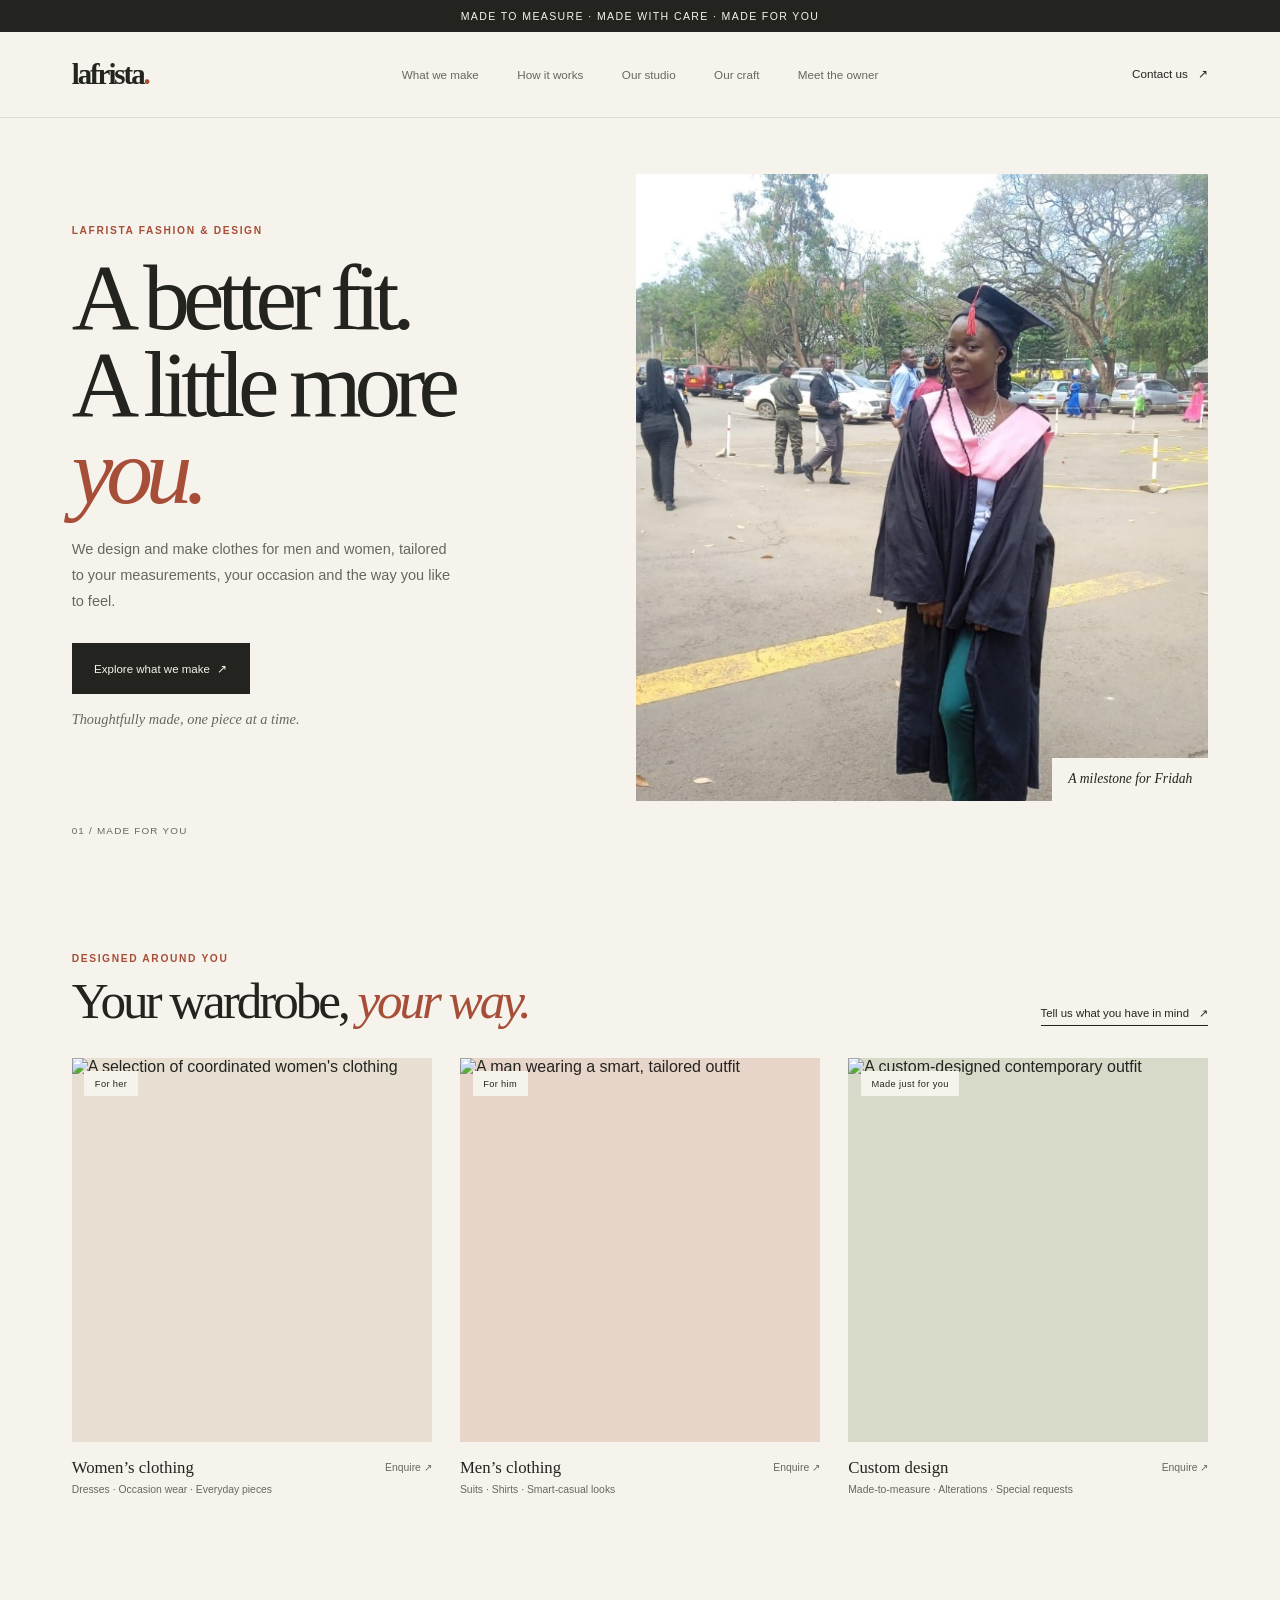
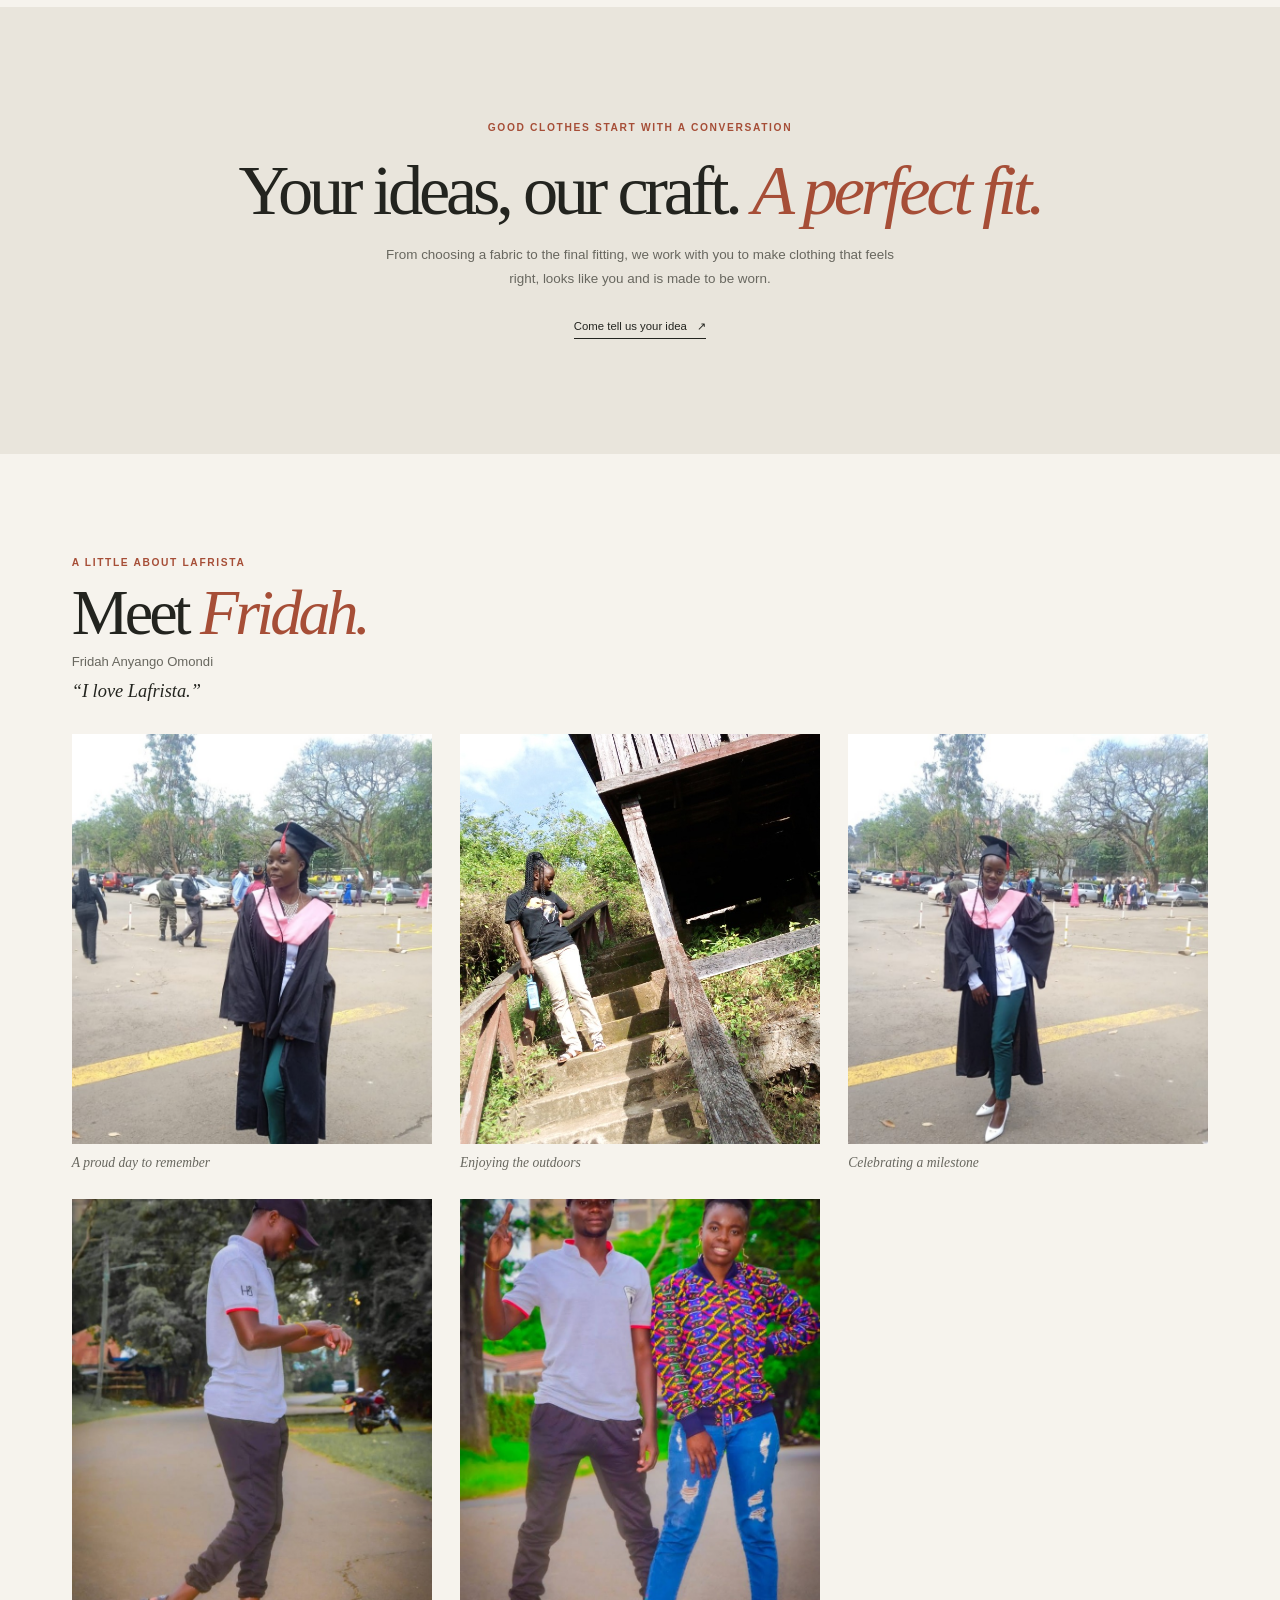
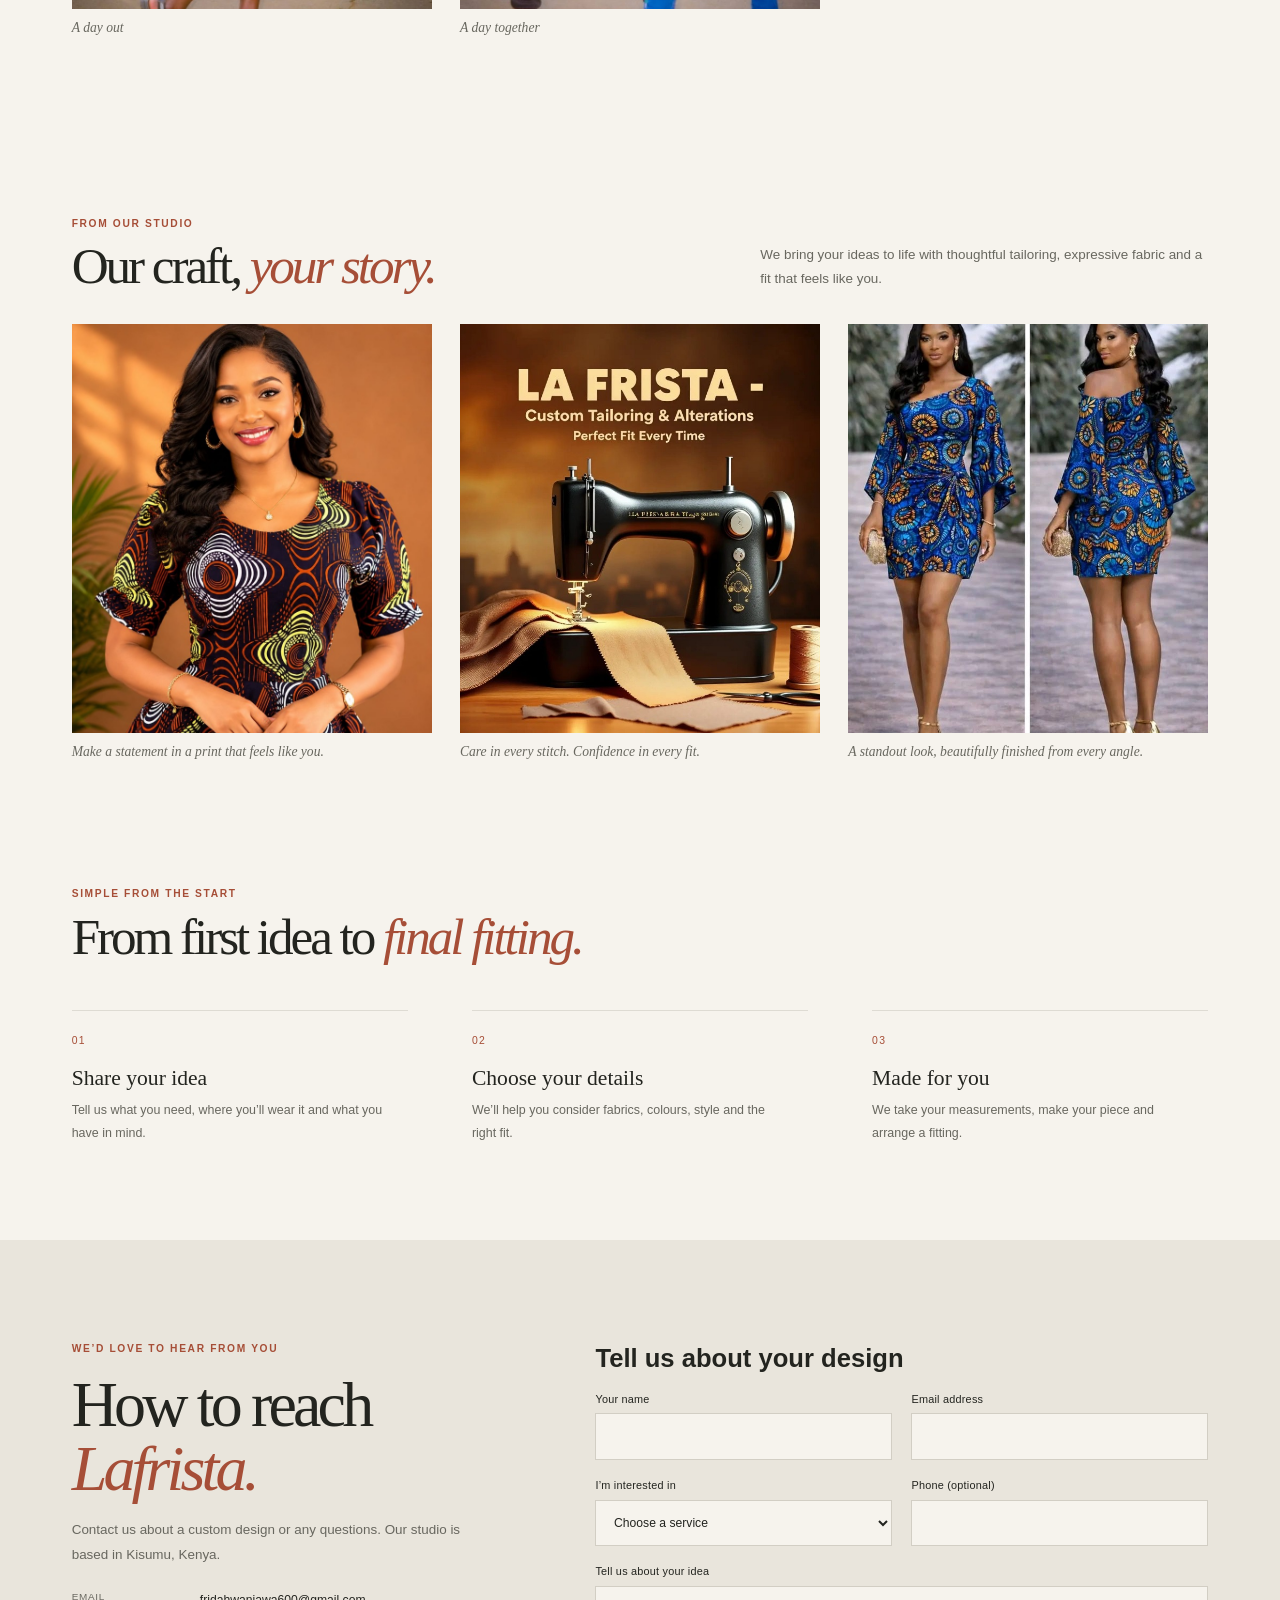
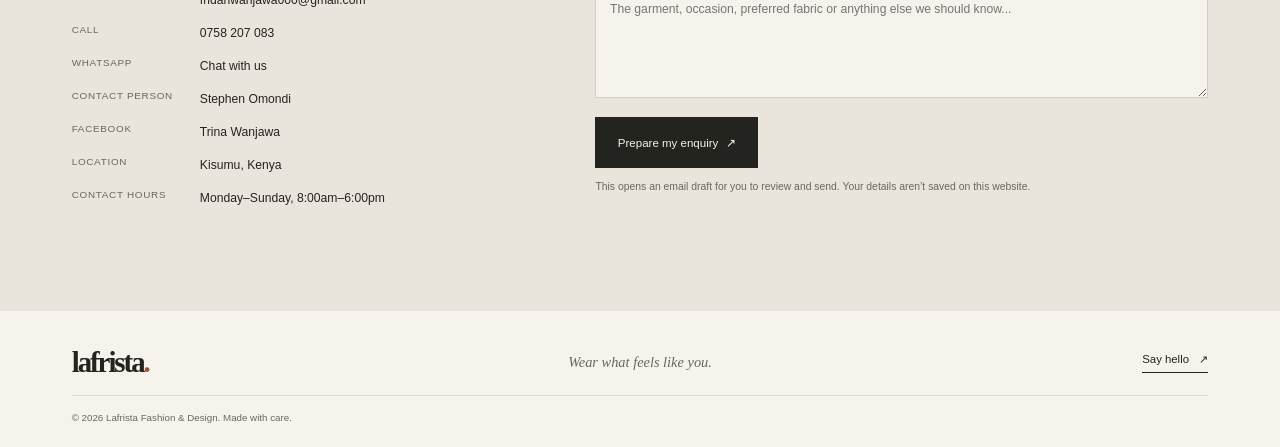
==== index.html @ 017945fa "Add Lafrista showcase photos and captions Co-authored-by: Copilot <223556219+Copilot@users.noreply.g" ====
<!doctype html>
<html lang="en">
  <head>
    <meta charset="utf-8">
    <meta name="viewport" content="width=device-width, initial-scale=1">
    <meta name="theme-color" content="#f6f3ed">
    <meta name="description" content="Lafrista Fashion & Design creates made-to-measure clothing for men and women, made around your style and your fit.">
    <title>Lafrista Fashion &amp; Design — Made for you</title>
    <link rel="stylesheet" href="styles.css">
  </head>
  <body>
    <a class="skip-link" href="#main-content">Skip to main content</a>
    <div class="announcement">MADE TO MEASURE · MADE WITH CARE · MADE FOR YOU</div>

    <header class="site-header">
      <div class="header-inner">
        <a class="wordmark" href="#home" aria-label="Lafrista home">lafrista<span>.</span></a>
        <nav class="main-nav" aria-label="Main navigation">
          <a href="#services">What we make</a>
          <a href="#process">How it works</a>
          <a href="#about">Our studio</a>
          <a href="#craft">Our craft</a>
          <a href="#founder">Meet the owner</a>
        </nav>
        <a class="bag-link" href="#inquiry">Contact us <span aria-hidden="true">↗</span></a>
      </div>
    </header>

    <main id="main-content" tabindex="-1">
      <section class="hero" id="home" aria-labelledby="hero-title">
        <div class="hero-copy">
          <p class="eyebrow">Lafrista Fashion &amp; Design</p>
          <h1 id="hero-title">A better fit.<br>A little more <em>you.</em></h1>
          <p class="hero-description">We design and make clothes for men and women, tailored to your measurements, your occasion and the way you like to feel.</p>
          <a class="button button-dark" href="#services">Explore what we make <span aria-hidden="true">↗</span></a>
          <p class="hero-note">Thoughtfully made, one piece at a time.</p>
        </div>
        <div class="hero-image">
          <img
            src="images/fridah-graduation-portrait.jpg"
            alt="Fridah Anyango Omondi celebrating her graduation"
            fetchpriority="high"
          >
          <span class="image-caption">A milestone for Fridah</span>
        </div>
        <span class="hero-index" aria-hidden="true">01 / MADE FOR YOU</span>
      </section>

      <section class="collection section-wrap" id="services" aria-labelledby="services-title">
        <div class="section-heading">
          <div>
            <p class="eyebrow">Designed around you</p>
            <h2 id="services-title">Your wardrobe, <em>your way.</em></h2>
          </div>
          <a class="text-link" href="#inquiry">Tell us what you have in mind <span aria-hidden="true">↗</span></a>
        </div>

        <div class="product-grid">
          <article class="product-card">
            <a class="product-image image-sand" href="#inquiry" aria-label="Ask about women's clothing">
              <img src="https://images.unsplash.com/photo-1490481651871-ab68de25d43d?auto=format&amp;fit=crop&amp;w=900&amp;q=85" alt="A selection of coordinated women's clothing" loading="lazy">
              <span class="product-tag">For her</span>
            </a>
            <div class="product-info">
              <div><h3>Women’s clothing</h3><p>Dresses · Occasion wear · Everyday pieces</p></div>
              <a class="product-price" href="#inquiry" aria-label="Enquire about women's clothing">Enquire ↗</a>
            </div>
          </article>
          <article class="product-card">
            <a class="product-image image-rose" href="#inquiry" aria-label="Ask about men's clothing">
              <img src="https://images.unsplash.com/photo-1617137968427-85924c800a22?auto=format&amp;fit=crop&amp;w=900&amp;q=85" alt="A man wearing a smart, tailored outfit" loading="lazy">
              <span class="product-tag">For him</span>
            </a>
            <div class="product-info">
              <div><h3>Men’s clothing</h3><p>Suits · Shirts · Smart-casual looks</p></div>
              <a class="product-price" href="#inquiry" aria-label="Enquire about men's clothing">Enquire ↗</a>
            </div>
          </article>
          <article class="product-card">
            <a class="product-image image-olive" href="#inquiry" aria-label="Ask about custom designs and alterations">
              <img src="https://images.unsplash.com/photo-1529139574466-a303027c1d8b?auto=format&amp;fit=crop&amp;w=900&amp;q=85" alt="A custom-designed contemporary outfit" loading="lazy">
              <span class="product-tag">Made just for you</span>
            </a>
            <div class="product-info">
              <div><h3>Custom design</h3><p>Made-to-measure · Alterations · Special requests</p></div>
              <a class="product-price" href="#inquiry" aria-label="Enquire about a custom design">Enquire ↗</a>
            </div>
          </article>
        </div>
      </section>

      <section class="manifesto" id="about" aria-labelledby="manifesto-title">
        <p class="eyebrow">Good clothes start with a conversation</p>
        <h2 id="manifesto-title">Your ideas, our craft. <em>A perfect fit.</em></h2>
        <p>From choosing a fabric to the final fitting, we work with you to make clothing that feels right, looks like you and is made to be worn.</p>
        <a class="text-link" href="#inquiry">Come tell us your idea <span aria-hidden="true">↗</span></a>
      </section>

      <section class="founder section-wrap" id="founder" aria-labelledby="founder-title">
        <div class="founder-heading">
          <p class="eyebrow">A little about Lafrista</p>
          <h2 id="founder-title">Meet <em>Fridah.</em></h2>
          <p class="founder-name">Fridah Anyango Omondi</p>
          <p class="founder-quote">“I love Lafrista.”</p>
        </div>
        <div class="founder-gallery">
          <figure>
            <img src="images/fridah-graduation-portrait.jpg" alt="Fridah Anyango Omondi celebrating her graduation" loading="lazy">
            <figcaption>A proud day to remember</figcaption>
          </figure>
          <figure>
            <img src="images/fridah-outdoors.jpg" alt="Fridah outdoors on a sunny day" loading="lazy">
            <figcaption>Enjoying the outdoors</figcaption>
          </figure>
          <figure>
            <img src="images/fridah-graduation.jpg" alt="Fridah smiling in her graduation gown" loading="lazy">
            <figcaption>Celebrating a milestone</figcaption>
          </figure>
          <figure>
            <img src="images/fridah-casual.jpg" alt="Fridah out for a walk" loading="lazy">
            <figcaption>A day out</figcaption>
          </figure>
          <figure>
            <img src="images/fridah-with-friend.jpg" alt="Fridah outdoors with a friend" loading="lazy">
            <figcaption>A day together</figcaption>
          </figure>
        </div>
      </section>

      <section class="studio-showcase section-wrap" id="craft" aria-labelledby="craft-title">
        <div class="section-heading">
          <div>
            <p class="eyebrow">From our studio</p>
            <h2 id="craft-title">Our craft, <em>your story.</em></h2>
          </div>
          <p class="studio-gallery-intro">We bring your ideas to life with thoughtful tailoring, expressive fabric and a fit that feels like you.</p>
        </div>
        <div class="studio-gallery">
          <figure>
            <img src="images/lafrista-patterned-look.jpg" alt="A woman wearing a vibrant patterned dress" loading="lazy">
            <figcaption>Make a statement in a print that feels like you.</figcaption>
          </figure>
          <figure>
            <img src="images/lafrista-tailoring-studio.jpg" alt="A sewing machine and fabric ready for custom tailoring" loading="lazy">
            <figcaption>Care in every stitch. Confidence in every fit.</figcaption>
          </figure>
          <figure>
            <img src="images/lafrista-blue-lookbook.jpg" alt="A model showing front and back views of a blue patterned dress" loading="lazy">
            <figcaption>A standout look, beautifully finished from every angle.</figcaption>
          </figure>
        </div>
      </section>

      <section class="process section-wrap" id="process" aria-labelledby="process-title">
        <div class="section-heading">
          <div>
            <p class="eyebrow">Simple from the start</p>
            <h2 id="process-title">From first idea to <em>final fitting.</em></h2>
          </div>
        </div>
        <ol class="process-grid">
          <li><span class="step-number">01</span><h3>Share your idea</h3><p>Tell us what you need, where you’ll wear it and what you have in mind.</p></li>
          <li><span class="step-number">02</span><h3>Choose your details</h3><p>We’ll help you consider fabrics, colours, style and the right fit.</p></li>
          <li><span class="step-number">03</span><h3>Made for you</h3><p>We take your measurements, make your piece and arrange a fitting.</p></li>
        </ol>
      </section>

      <section class="inquiry-section" id="inquiry" aria-labelledby="inquiry-title">
        <div class="inquiry-copy">
          <p class="eyebrow">We’d love to hear from you</p>
          <h2 id="inquiry-title">How to reach<br><em>Lafrista.</em></h2>
          <p>Contact us about a custom design or any questions. Our studio is based in Kisumu, Kenya.</p>
          <dl class="contact-details">
            <div>
              <dt>Email</dt>
              <dd><a href="mailto:fridahwanjawa600@gmail.com">fridahwanjawa600@gmail.com</a></dd>
            </div>
            <div>
              <dt>Call</dt>
              <dd><a href="tel:+254758207083">0758 207 083</a></dd>
            </div>
            <div>
              <dt>WhatsApp</dt>
              <dd><a href="https://wa.me/254758207083">Chat with us</a></dd>
            </div>
            <div>
              <dt>Contact person</dt>
              <dd>Stephen Omondi</dd>
            </div>
            <div>
              <dt>Facebook</dt>
              <dd>Trina Wanjawa</dd>
            </div>
            <div>
              <dt>Location</dt>
              <dd>Kisumu, Kenya</dd>
            </div>
            <div>
              <dt>Contact hours</dt>
              <dd>Monday–Sunday, 8:00am–6:00pm</dd>
            </div>
          </dl>
        </div>
        <form class="inquiry-form" id="inquiry-form">
          <h3 class="inquiry-form-title">Tell us about your design</h3>
          <div class="form-row">
            <label>
              Your name
              <input name="name" autocomplete="name" required>
            </label>
            <label>
              Email address
              <input type="email" name="email" autocomplete="email" required>
            </label>
          </div>
          <div class="form-row">
            <label>
              I’m interested in
              <select name="interest" required>
                <option value="" selected disabled>Choose a service</option>
                <option>Women’s clothing</option>
                <option>Men’s clothing</option>
                <option>Custom design</option>
                <option>Alterations</option>
                <option>Something else</option>
              </select>
            </label>
            <label>
              Phone (optional)
              <input name="phone" type="tel" autocomplete="tel">
            </label>
          </div>
          <label>
            Tell us about your idea
            <textarea name="details" rows="4" placeholder="The garment, occasion, preferred fabric or anything else we should know..." required></textarea>
          </label>
          <button class="button button-dark" type="submit">Prepare my enquiry <span aria-hidden="true">↗</span></button>
          <p class="form-note" id="form-note" aria-live="polite">This opens an email draft for you to review and send. Your details aren’t saved on this website.</p>
        </form>
      </section>
    </main>

    <footer class="site-footer">
      <a class="wordmark" href="#home" aria-label="Lafrista home">lafrista<span>.</span></a>
      <p>Wear what feels like you.</p>
      <a class="text-link" href="mailto:fridahwanjawa600@gmail.com">Say hello <span aria-hidden="true">↗</span></a>
      <small>© 2026 Lafrista Fashion &amp; Design. Made with care.</small>
    </footer>

    <script>
      const inquiryForm = document.querySelector("#inquiry-form");
      const formNote = document.querySelector("#form-note");

      inquiryForm.addEventListener("submit", (event) => {
        event.preventDefault();
        if (!inquiryForm.reportValidity()) return;

        const details = new FormData(inquiryForm);
        const subject = `Lafrista design enquiry: ${details.get("interest")}`;
        const body = [
          `Name: ${details.get("name")}`,
          `Email: ${details.get("email")}`,
          `Phone: ${details.get("phone") || "Not provided"}`,
          `Interested in: ${details.get("interest")}`,
          "",
          "About my idea:",
          details.get("details")
        ].join("\n");

        formNote.textContent = "Your email draft is ready. Review it and press Send to contact the Lafrista studio.";
        window.location.href = `mailto:fridahwanjawa600@gmail.com?subject=${encodeURIComponent(subject)}&body=${encodeURIComponent(body)}`;
      });
    </script>
  </body>
</html>
---- styles.css ----
:root {
  color-scheme: light;
  --color-paper: #f6f3ed;
  --color-ink: #23241f;
  --color-muted: #68675f;
  --color-accent: #a64e37;
  --color-line: #dedbd3;
  --color-sand: #e7dfd1;
  --color-rose: #e8d5ca;
  --color-olive: #d7d9c9;
  --font-display: "Iowan Old Style", "Palatino Linotype", "Book Antiqua", Georgia, serif;
  --font-body: "Avenir Next", Avenir, "Segoe UI", sans-serif;
  --page-gutter: clamp(1.25rem, 5.6vw, 6rem);
  --content-width: 90rem;
}

* {
  box-sizing: border-box;
}

html {
  scroll-behavior: smooth;
}

body {
  margin: 0;
  background: var(--color-paper);
  color: var(--color-ink);
  font-family: var(--font-body);
  -webkit-font-smoothing: antialiased;
}

a {
  color: inherit;
  text-decoration: none;
}

a:focus-visible,
button:focus-visible,
input:focus-visible,
select:focus-visible,
textarea:focus-visible {
  outline: 2px solid var(--color-accent);
  outline-offset: 5px;
}

.skip-link {
  position: absolute;
  z-index: 10;
  top: -5rem;
  left: var(--page-gutter);
  padding: 0.8rem 1rem;
  background: var(--color-ink);
  color: var(--color-paper);
}

.skip-link:focus {
  top: 0.75rem;
}

.announcement {
  padding: 0.62rem var(--page-gutter);
  background: var(--color-ink);
  color: var(--color-paper);
  text-align: center;
  font-size: 0.66rem;
  letter-spacing: 0.13em;
}

.site-header {
  border-bottom: 1px solid var(--color-line);
}

.header-inner {
  display: grid;
  grid-template-columns: 1fr auto 1fr;
  align-items: center;
  max-width: var(--content-width);
  min-height: 5.3rem;
  margin: auto;
  padding: 0 var(--page-gutter);
}

.wordmark {
  width: fit-content;
  font-family: var(--font-display);
  font-size: 1.8rem;
  font-weight: 600;
  letter-spacing: -0.07em;
}

.wordmark span {
  color: var(--color-accent);
}

.main-nav {
  display: flex;
  gap: clamp(1.25rem, 3vw, 3rem);
  color: var(--color-muted);
  font-size: 0.73rem;
}

.main-nav a,
.text-link,
.bag-link {
  transition: color 160ms ease;
}

.main-nav a:hover,
.text-link:hover,
.bag-link:hover {
  color: var(--color-accent);
}

.bag-link {
  justify-self: end;
  font-size: 0.73rem;
}

.bag-link span,
.text-link span,
.button span {
  margin-left: 0.45rem;
}

.hero {
  position: relative;
  display: grid;
  grid-template-columns: 0.92fr 1.08fr;
  align-items: center;
  gap: clamp(2rem, 6vw, 7rem);
  max-width: var(--content-width);
  min-height: min(45rem, 75vw);
  margin: 0 auto;
  padding: 3.5rem var(--page-gutter) 4.5rem;
}

.hero-copy {
  max-width: 32rem;
  padding-bottom: 1.3rem;
}

.eyebrow {
  margin: 0 0 1.2rem;
  color: var(--color-accent);
  font-size: 0.64rem;
  font-weight: 600;
  letter-spacing: 0.16em;
  text-transform: uppercase;
}

h1,
h2,
h3,
p {
  margin-top: 0;
}

h1,
h2 {
  font-family: var(--font-display);
  font-weight: 400;
}

h1 {
  margin-bottom: 1.25rem;
  font-size: clamp(3.9rem, 7.3vw, 7.4rem);
  letter-spacing: -0.075em;
  line-height: 0.93;
}

h1 em,
h2 em {
  color: var(--color-accent);
  font-weight: 400;
}

.hero-description {
  max-width: 24rem;
  margin-bottom: 1.8rem;
  color: var(--color-muted);
  font-size: 0.91rem;
  line-height: 1.8;
}

.button {
  display: inline-flex;
  align-items: center;
  justify-content: center;
  min-height: 3.15rem;
  padding: 0 1.4rem;
  font-size: 0.72rem;
  transition: background-color 160ms ease, color 160ms ease;
}

.button-dark {
  background: var(--color-ink);
  color: var(--color-paper);
}

.button-dark:hover {
  background: var(--color-accent);
}

.hero-note {
  margin: 1.1rem 0 0;
  color: var(--color-muted);
  font-family: var(--font-display);
  font-size: 0.9rem;
  font-style: italic;
}

.hero-image {
  position: relative;
  height: clamp(24rem, 49vw, 40rem);
  background: var(--color-sand);
}

.hero-image img,
.product-image img {
  display: block;
  width: 100%;
  height: 100%;
  object-fit: cover;
}

.image-caption {
  position: absolute;
  right: 0;
  bottom: 0;
  padding: 0.85rem 1rem;
  background: var(--color-paper);
  font-family: var(--font-display);
  font-size: 0.85rem;
  font-style: italic;
}

.hero-index {
  position: absolute;
  bottom: 2.3rem;
  left: var(--page-gutter);
  color: var(--color-muted);
  font-size: 0.62rem;
  letter-spacing: 0.12em;
}

.section-wrap {
  max-width: var(--content-width);
  margin: 0 auto;
  padding: 5rem var(--page-gutter) 7rem;
}

.section-heading {
  display: flex;
  align-items: end;
  justify-content: space-between;
  gap: 2rem;
  margin-bottom: 2rem;
}

.section-heading .eyebrow {
  margin-bottom: 0.7rem;
}

h2 {
  margin-bottom: 0;
  font-size: clamp(2.7rem, 4vw, 4.2rem);
  letter-spacing: -0.06em;
  line-height: 1;
}

.text-link {
  display: inline-block;
  padding-bottom: 0.35rem;
  border-bottom: 1px solid var(--color-ink);
  font-size: 0.71rem;
}

.product-grid {
  display: grid;
  grid-template-columns: repeat(3, minmax(0, 1fr));
  gap: clamp(1rem, 2.2vw, 2rem);
}

.product-image {
  position: relative;
  display: block;
  height: clamp(15rem, 30vw, 29rem);
  overflow: hidden;
}

.product-image img {
  transition: transform 500ms cubic-bezier(0.2, 0.65, 0.3, 1);
}

.product-image:hover img {
  transform: scale(1.04);
}

.image-sand {
  background: var(--color-sand);
}

.image-rose {
  background: var(--color-rose);
}

.image-olive {
  background: var(--color-olive);
}

.product-tag {
  position: absolute;
  top: 0.8rem;
  left: 0.8rem;
  padding: 0.48rem 0.65rem;
  background: var(--color-paper);
  font-size: 0.58rem;
  letter-spacing: 0.04em;
}

.product-info {
  display: flex;
  justify-content: space-between;
  gap: 0.75rem;
  padding-top: 1rem;
}

.product-info h3 {
  margin-bottom: 0.35rem;
  font-family: var(--font-display);
  font-size: 1.05rem;
  font-weight: 400;
}

.product-info p,
.product-price {
  margin-bottom: 0;
  color: var(--color-muted);
  font-size: 0.65rem;
}

.product-price {
  padding-top: 0.2rem;
  white-space: nowrap;
}

.manifesto {
  padding: clamp(4rem, 9vw, 8rem) var(--page-gutter);
  background: #e9e5dc;
  text-align: center;
}

.manifesto .eyebrow {
  margin-bottom: 1.4rem;
}

.manifesto h2 {
  max-width: 53rem;
  margin: 0 auto 1rem;
  font-size: clamp(2.8rem, 5.5vw, 5.6rem);
  line-height: 1.02;
}

.manifesto > p:not(.eyebrow) {
  max-width: 33rem;
  margin: 0 auto 1.5rem;
  color: var(--color-muted);
  font-size: 0.84rem;
  line-height: 1.8;
}

.founder {
  padding-top: clamp(4rem, 8vw, 7rem);
  padding-bottom: clamp(4rem, 8vw, 7rem);
}

.founder-heading {
  max-width: 40rem;
  margin-bottom: 2rem;
}

.founder-heading .eyebrow {
  margin-bottom: 0.8rem;
}

.founder-heading h2 {
  margin-bottom: 0.6rem;
  font-size: clamp(3rem, 5vw, 5rem);
}

.founder-name {
  margin-bottom: 0.75rem;
  color: var(--color-muted);
  font-size: 0.82rem;
}

.founder-quote {
  margin-bottom: 0;
  font-family: var(--font-display);
  font-size: 1.15rem;
  font-style: italic;
}

.founder-gallery,
.studio-gallery {
  display: grid;
  grid-template-columns: repeat(3, minmax(0, 1fr));
  align-items: start;
  gap: clamp(1rem, 2.2vw, 2rem);
}

.founder-gallery figure,
.studio-gallery figure {
  margin: 0;
}

.founder-gallery img,
.studio-gallery img {
  display: block;
  width: 100%;
  height: clamp(17rem, 32vw, 30rem);
  background: var(--color-sand);
  object-fit: cover;
  object-position: center 35%;
}

.founder-gallery figure:nth-child(2) img {
  object-position: 28% center;
}

.founder-gallery figcaption,
.studio-gallery figcaption {
  padding-top: 0.7rem;
  color: var(--color-muted);
  font-family: var(--font-display);
  font-size: 0.85rem;
  font-style: italic;
}

.studio-gallery-intro {
  max-width: 28rem;
  margin: 0;
  color: var(--color-muted);
  font-size: 0.84rem;
  line-height: 1.8;
}

.site-footer {
  display: grid;
  grid-template-columns: 1fr 1fr 1fr;
  align-items: center;
  gap: 1rem;
  max-width: var(--content-width);
  margin: 0 auto;
  padding: 2.2rem var(--page-gutter) 1.5rem;
}

.site-footer .wordmark {
  grid-column: 1;
  grid-row: 1;
}

.site-footer > p {
  grid-column: 2;
  grid-row: 1;
  justify-self: center;
  margin: 0;
  color: var(--color-muted);
  font-family: var(--font-display);
  font-size: 0.9rem;
  font-style: italic;
}

.site-footer .text-link {
  grid-column: 3;
  grid-row: 1;
  justify-self: end;
}

.site-footer small {
  grid-column: 1 / -1;
  padding-top: 1rem;
  border-top: 1px solid var(--color-line);
  color: var(--color-muted);
  font-size: 0.61rem;
}

.process {
  padding-top: 1rem;
  padding-bottom: 6rem;
}

.process-grid {
  display: grid;
  grid-template-columns: repeat(3, minmax(0, 1fr));
  gap: clamp(1.5rem, 5vw, 5rem);
  margin: 3rem 0 0;
  padding: 0;
  list-style: none;
}

.process-grid li {
  padding-top: 1.2rem;
  border-top: 1px solid var(--color-line);
}

.step-number {
  color: var(--color-accent);
  font-size: 0.65rem;
  letter-spacing: 0.12em;
}

.process-grid h3 {
  margin: 1.1rem 0 0.55rem;
  font-family: var(--font-display);
  font-size: 1.35rem;
  font-weight: 400;
}

.process-grid p {
  max-width: 20rem;
  margin: 0;
  color: var(--color-muted);
  font-size: 0.78rem;
  line-height: 1.8;
}

.inquiry-section {
  display: grid;
  grid-template-columns: 0.8fr 1.2fr;
  gap: clamp(3rem, 9vw, 9rem);
  padding: clamp(4rem, 8vw, 7rem) max(var(--page-gutter), calc((100vw - var(--content-width)) / 2 + var(--page-gutter)));
  background: #e9e5dc;
}

.inquiry-copy h2 {
  margin-bottom: 1.1rem;
  font-size: clamp(3rem, 5vw, 5.2rem);
  line-height: 1;
}

.inquiry-copy > p:not(.eyebrow) {
  max-width: 25rem;
  color: var(--color-muted);
  font-size: 0.84rem;
  line-height: 1.8;
}

.contact-details {
  display: grid;
  gap: 0.85rem;
  margin: 1.5rem 0 0;
}

.contact-details > div {
  display: grid;
  grid-template-columns: minmax(6.25rem, 0.6fr) minmax(0, 1.4fr);
  gap: 0.5rem;
}

.contact-details dt {
  color: var(--color-muted);
  font-size: 0.62rem;
  letter-spacing: 0.07em;
  text-transform: uppercase;
}

.contact-details dd {
  margin: 0;
  font-size: 0.76rem;
  line-height: 1.6;
  overflow-wrap: anywhere;
}

.contact-details a {
  text-decoration-thickness: 1px;
  text-underline-offset: 0.2em;
}

.inquiry-form-title {
  margin: 0;
  font-size: clamp(1.3rem, 2vw, 1.65rem);
  line-height: 1.2;
}

.inquiry-form {
  display: grid;
  gap: 1.2rem;
  align-content: start;
}

.form-row {
  display: grid;
  grid-template-columns: repeat(2, minmax(0, 1fr));
  gap: 1.2rem;
}

.inquiry-form label {
  display: grid;
  gap: 0.55rem;
  color: var(--color-ink);
  font-size: 0.68rem;
  letter-spacing: 0.02em;
}

.inquiry-form input,
.inquiry-form select,
.inquiry-form textarea {
  width: 100%;
  min-height: 2.9rem;
  padding: 0.8rem 0.85rem;
  border: 1px solid #d2cec4;
  border-radius: 0;
  background: var(--color-paper);
  color: var(--color-ink);
  font: inherit;
  font-size: 0.76rem;
}

.inquiry-form textarea {
  min-height: 7rem;
  resize: vertical;
  line-height: 1.6;
}

.inquiry-form input:focus-visible,
.inquiry-form select:focus-visible,
.inquiry-form textarea:focus-visible {
  outline: 2px solid var(--color-accent);
  outline-offset: 2px;
}

.inquiry-form .button {
  width: fit-content;
  border: 0;
  cursor: pointer;
  font-family: inherit;
}

.form-note {
  margin: -0.5rem 0 0;
  color: var(--color-muted);
  font-size: 0.65rem;
  line-height: 1.6;
}

.visually-hidden {
  position: absolute;
  width: 1px;
  height: 1px;
  padding: 0;
  margin: -1px;
  overflow: hidden;
  clip: rect(0, 0, 0, 0);
  white-space: nowrap;
  border: 0;
}

.dashboard-page {
  min-height: 100vh;
}

.dashboard-header {
  grid-template-columns: 1fr 1fr 1fr;
}

.dashboard-header > p {
  justify-self: center;
  margin: 0;
  color: var(--color-muted);
  font-size: 0.75rem;
}

.dashboard-header > .text-link {
  justify-self: end;
}

.dashboard-main {
  max-width: var(--content-width);
  margin: 0 auto;
  padding: 4rem var(--page-gutter) 6rem;
}

.dashboard-intro {
  max-width: 46rem;
  margin-bottom: 2rem;
}

.dashboard-intro .eyebrow {
  margin-bottom: 0.8rem;
}

.dashboard-intro h1 {
  margin-bottom: 0.9rem;
  font-size: clamp(3rem, 6vw, 5.2rem);
}

.dashboard-intro > p:not(.eyebrow) {
  color: var(--color-muted);
  font-size: 0.86rem;
  line-height: 1.7;
}

.storage-notice {
  padding: 0.9rem 1rem;
  border-left: 3px solid var(--color-accent);
  background: #e9e5dc;
  color: var(--color-ink) !important;
  font-size: 0.73rem !important;
}

.dashboard-status {
  min-height: 1.4rem;
  margin: 0.5rem 0 1rem;
  color: var(--color-accent);
  font-size: 0.75rem;
}

.dashboard-status:empty {
  display: none;
}

.dashboard-stats {
  display: grid;
  grid-template-columns: repeat(4, minmax(0, 1fr));
  gap: 1rem;
  margin: 2rem 0 4rem;
}

.stat-card {
  min-height: 7rem;
  padding: 1.15rem;
  border: 1px solid var(--color-line);
  background: #fbf9f5;
}

.stat-card h2 {
  margin: 0 0 0.75rem;
  color: var(--color-muted);
  font-family: var(--font-body);
  font-size: 0.68rem;
  font-weight: 500;
  letter-spacing: 0.03em;
}

.stat-card p {
  margin: 0;
  font-family: var(--font-display);
  font-size: 2rem;
  line-height: 1;
}

.dashboard-section {
  margin-top: 3rem;
}

.dashboard-section h2 {
  margin-bottom: 1.4rem;
  font-size: clamp(2rem, 3.5vw, 3rem);
}

.dashboard-section .eyebrow {
  margin-bottom: 0.65rem;
}

.dashboard-section-heading {
  display: flex;
  align-items: end;
  justify-content: space-between;
  gap: 1rem;
}

.dashboard-section-heading h2 {
  margin-bottom: 1.25rem;
}

.table-wrap {
  overflow-x: auto;
  border: 1px solid var(--color-line);
  background: #fbf9f5;
}

.table-wrap table {
  width: 100%;
  border-collapse: collapse;
  text-align: left;
  font-size: 0.74rem;
}

.table-wrap th,
.table-wrap td {
  padding: 0.85rem 1rem;
  border-bottom: 1px solid var(--color-line);
  vertical-align: middle;
}

.table-wrap th {
  color: var(--color-muted);
  font-size: 0.63rem;
  font-weight: 600;
  letter-spacing: 0.04em;
}

.table-wrap tbody tr:last-child td {
  border-bottom: 0;
}

.stock-low {
  color: var(--color-accent);
  font-weight: 600;
}

.table-action {
  min-height: 2.5rem;
  padding: 0.4rem 0.55rem;
  border: 1px solid var(--color-line);
  background: transparent;
  color: var(--color-ink);
  font: inherit;
  font-size: 0.68rem;
  cursor: pointer;
}

.table-action:hover {
  border-color: var(--color-accent);
  color: var(--color-accent);
}

.table-empty {
  margin: 0;
  padding: 1rem;
  color: var(--color-muted);
  font-size: 0.75rem;
}

.table-empty[hidden] {
  display: none;
}

.dashboard-forms {
  display: grid;
  grid-template-columns: repeat(2, minmax(0, 1fr));
  gap: clamp(2rem, 5vw, 5rem);
  margin-top: 4rem;
}

.dashboard-forms .dashboard-section {
  margin-top: 0;
}

.dashboard-form {
  display: grid;
  gap: 1rem;
  align-content: start;
}

.dashboard-form label,
.report-controls label {
  display: grid;
  gap: 0.45rem;
  color: var(--color-ink);
  font-size: 0.68rem;
}

.dashboard-form input,
.dashboard-form select,
.report-controls input {
  width: 100%;
  min-height: 2.8rem;
  padding: 0.7rem 0.8rem;
  border: 1px solid #d2cec4;
  border-radius: 0;
  background: #fbf9f5;
  color: var(--color-ink);
  font: inherit;
  font-size: 0.76rem;
}

.dashboard-form .button,
.report-controls .button {
  width: fit-content;
  min-height: 2.8rem;
  border: 0;
  cursor: pointer;
  font-family: inherit;
}

.report-controls {
  display: flex;
  align-items: end;
  gap: 0.7rem;
  margin-bottom: 1.25rem;
}

.report-controls label {
  min-width: 8rem;
}

.button-outline {
  border: 1px solid var(--color-ink) !important;
  background: transparent;
  color: var(--color-ink);
}

.button-outline:hover {
  background: var(--color-ink);
  color: var(--color-paper);
}

.report-totals {
  display: flex;
  flex-wrap: wrap;
  gap: 1.5rem;
  margin-bottom: 1rem;
  color: var(--color-muted);
  font-size: 0.75rem;
}

.report-totals p {
  margin: 0;
}

.report-totals strong {
  color: var(--color-ink);
}

.dashboard-footer {
  border-top: 1px solid var(--color-line);
}

@media (max-width: 760px) {
  .header-inner {
    grid-template-columns: 1fr auto;
    min-height: 4.6rem;
  }

  .main-nav {
    grid-column: 1 / -1;
    grid-row: 2;
    justify-content: center;
    padding: 0.8rem 0 1rem;
  }

  .header-inner {
    padding-top: 0.6rem;
  }

  .hero {
    grid-template-columns: 1fr;
    gap: 2rem;
    min-height: auto;
    padding-top: 4rem;
    padding-bottom: 4.5rem;
  }

  .hero-copy {
    max-width: 40rem;
  }

  .hero-image {
    height: min(115vw, 38rem);
  }

  .hero-index {
    bottom: 1.8rem;
  }

  .section-wrap {
    padding-top: 4rem;
    padding-bottom: 4.5rem;
  }

  .inquiry-section {
    grid-template-columns: 1fr;
    gap: 2.5rem;
  }

  .founder-gallery img,
  .studio-gallery img {
    height: clamp(15rem, 38vw, 23rem);
  }

  .dashboard-stats {
    grid-template-columns: repeat(2, minmax(0, 1fr));
    margin-bottom: 3rem;
  }

  .dashboard-forms {
    grid-template-columns: 1fr;
    gap: 3rem;
  }
}

@media (max-width: 560px) {
  .announcement {
    font-size: 0.58rem;
  }

  .wordmark {
    font-size: 1.6rem;
  }

  .bag-link {
    font-size: 0.65rem;
  }

  .main-nav {
    justify-content: flex-start;
    gap: 1.35rem;
    overflow-x: auto;
    font-size: 0.68rem;
    white-space: nowrap;
  }

  h1 {
    font-size: clamp(3.8rem, 18vw, 5.5rem);
  }

  .section-heading {
    align-items: start;
    flex-direction: column;
    gap: 1rem;
  }

  .product-grid {
    grid-template-columns: 1fr;
    gap: 2rem;
  }

  .product-image {
    height: 115vw;
    max-height: 33rem;
  }

  .product-info h3 {
    font-size: 1.15rem;
  }

  .process-grid {
    grid-template-columns: 1fr;
    gap: 1.6rem;
    margin-top: 2rem;
  }

  .process {
    padding-top: 0;
  }

  .form-row {
    grid-template-columns: 1fr;
    gap: 1.2rem;
  }

  .inquiry-section {
    gap: 2rem;
  }

  .founder-gallery,
  .studio-gallery {
    grid-template-columns: 1fr;
    gap: 1.5rem;
  }

  .founder-gallery img,
  .studio-gallery img {
    height: 115vw;
    max-height: 34rem;
  }

  .dashboard-header {
    grid-template-columns: 1fr auto;
    gap: 0.5rem;
  }

  .dashboard-header > p {
    grid-column: 1;
    grid-row: 2;
    justify-self: start;
    padding-bottom: 0.8rem;
  }

  .dashboard-header > .text-link {
    grid-column: 2;
    grid-row: 1 / 3;
    font-size: 0.65rem;
  }

  .dashboard-main {
    padding-top: 3rem;
  }

  .dashboard-section-heading,
  .report-heading {
    align-items: start;
    flex-direction: column;
  }

  .report-controls {
    width: 100%;
    flex-wrap: wrap;
    margin-bottom: 1rem;
  }

  .report-controls label {
    flex: 1 1 9rem;
  }

  .report-controls .button {
    flex: 1 1 100%;
  }

  .dashboard-form .form-row {
    grid-template-columns: 1fr;
  }

  .site-footer {
    grid-template-columns: 1fr auto;
  }

  .site-footer > p {
    grid-column: 1;
    grid-row: 2;
    justify-self: start;
  }

  .site-footer .text-link {
    grid-column: 2;
    grid-row: 1 / 3;
  }
}

@media (prefers-reduced-motion: reduce) {
  *,
  *::before,
  *::after {
    scroll-behavior: auto !important;
    transition-duration: 0.01ms !important;
  }
}
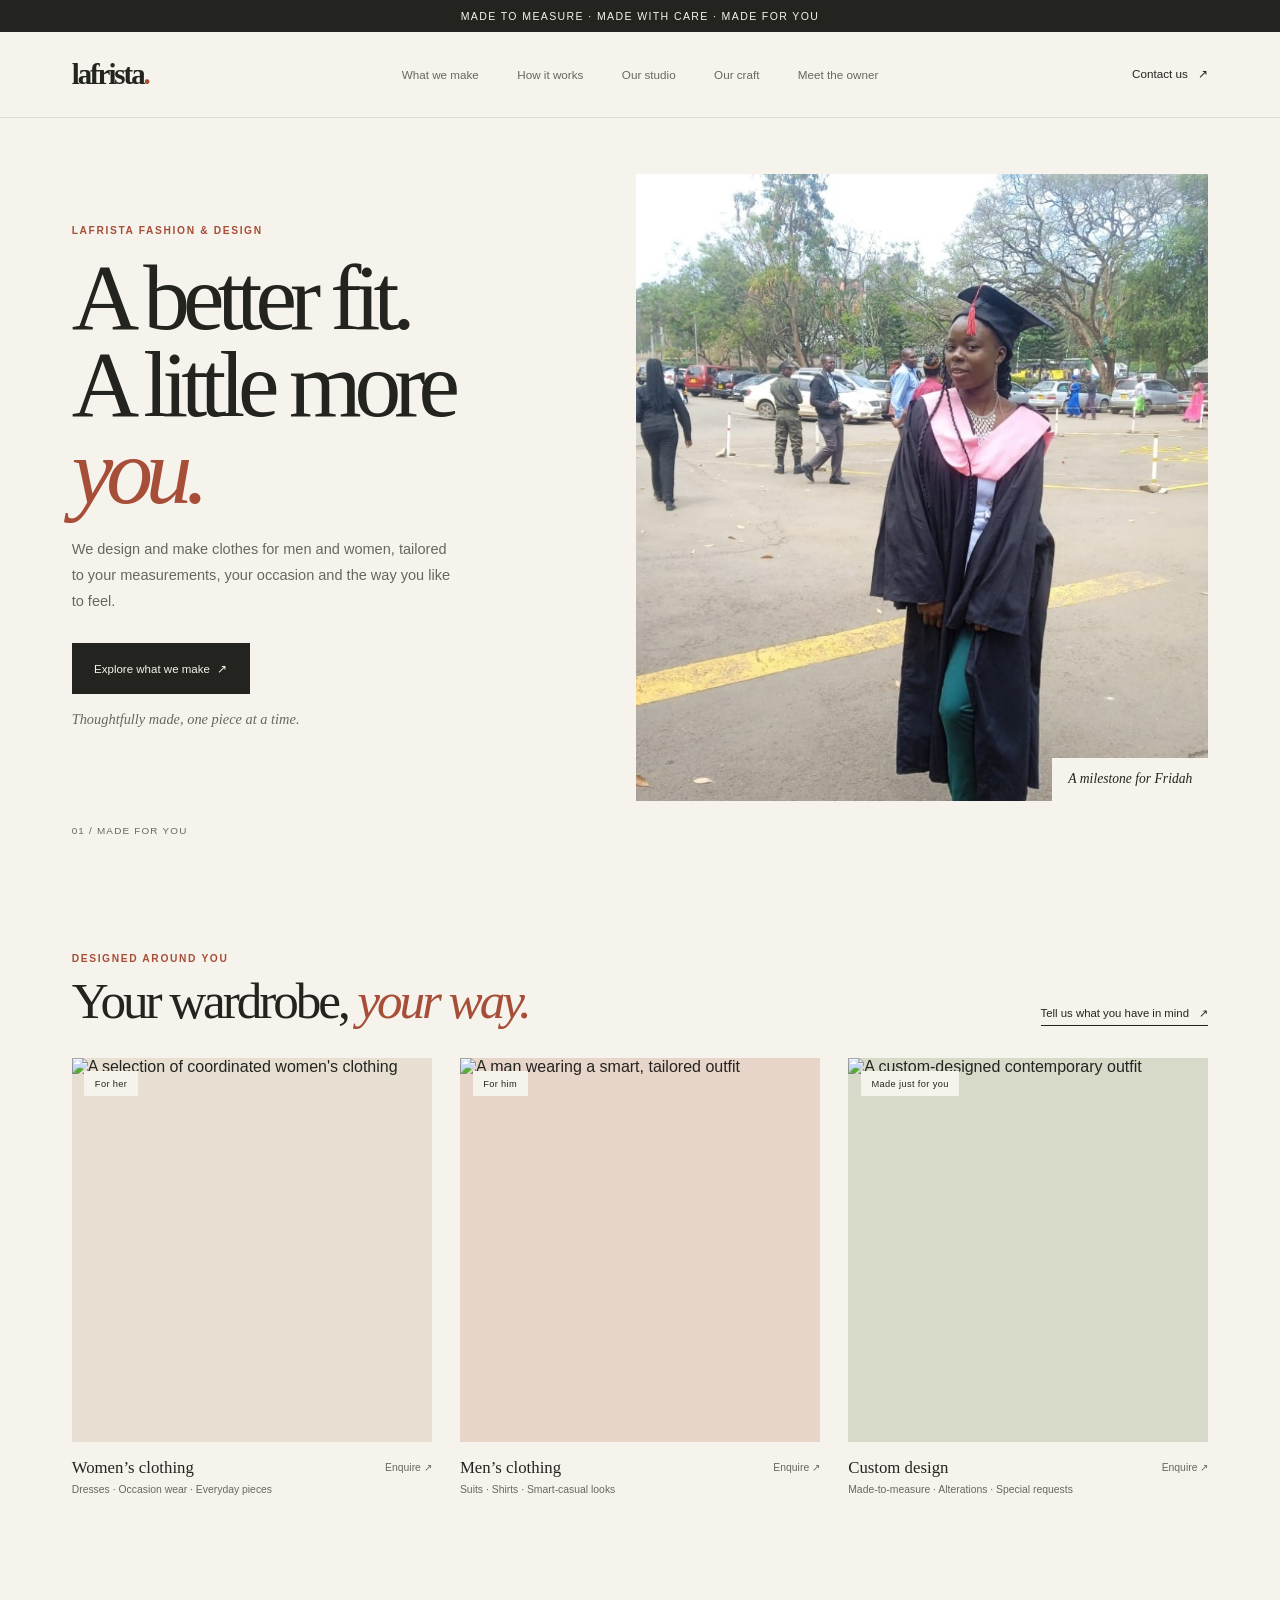
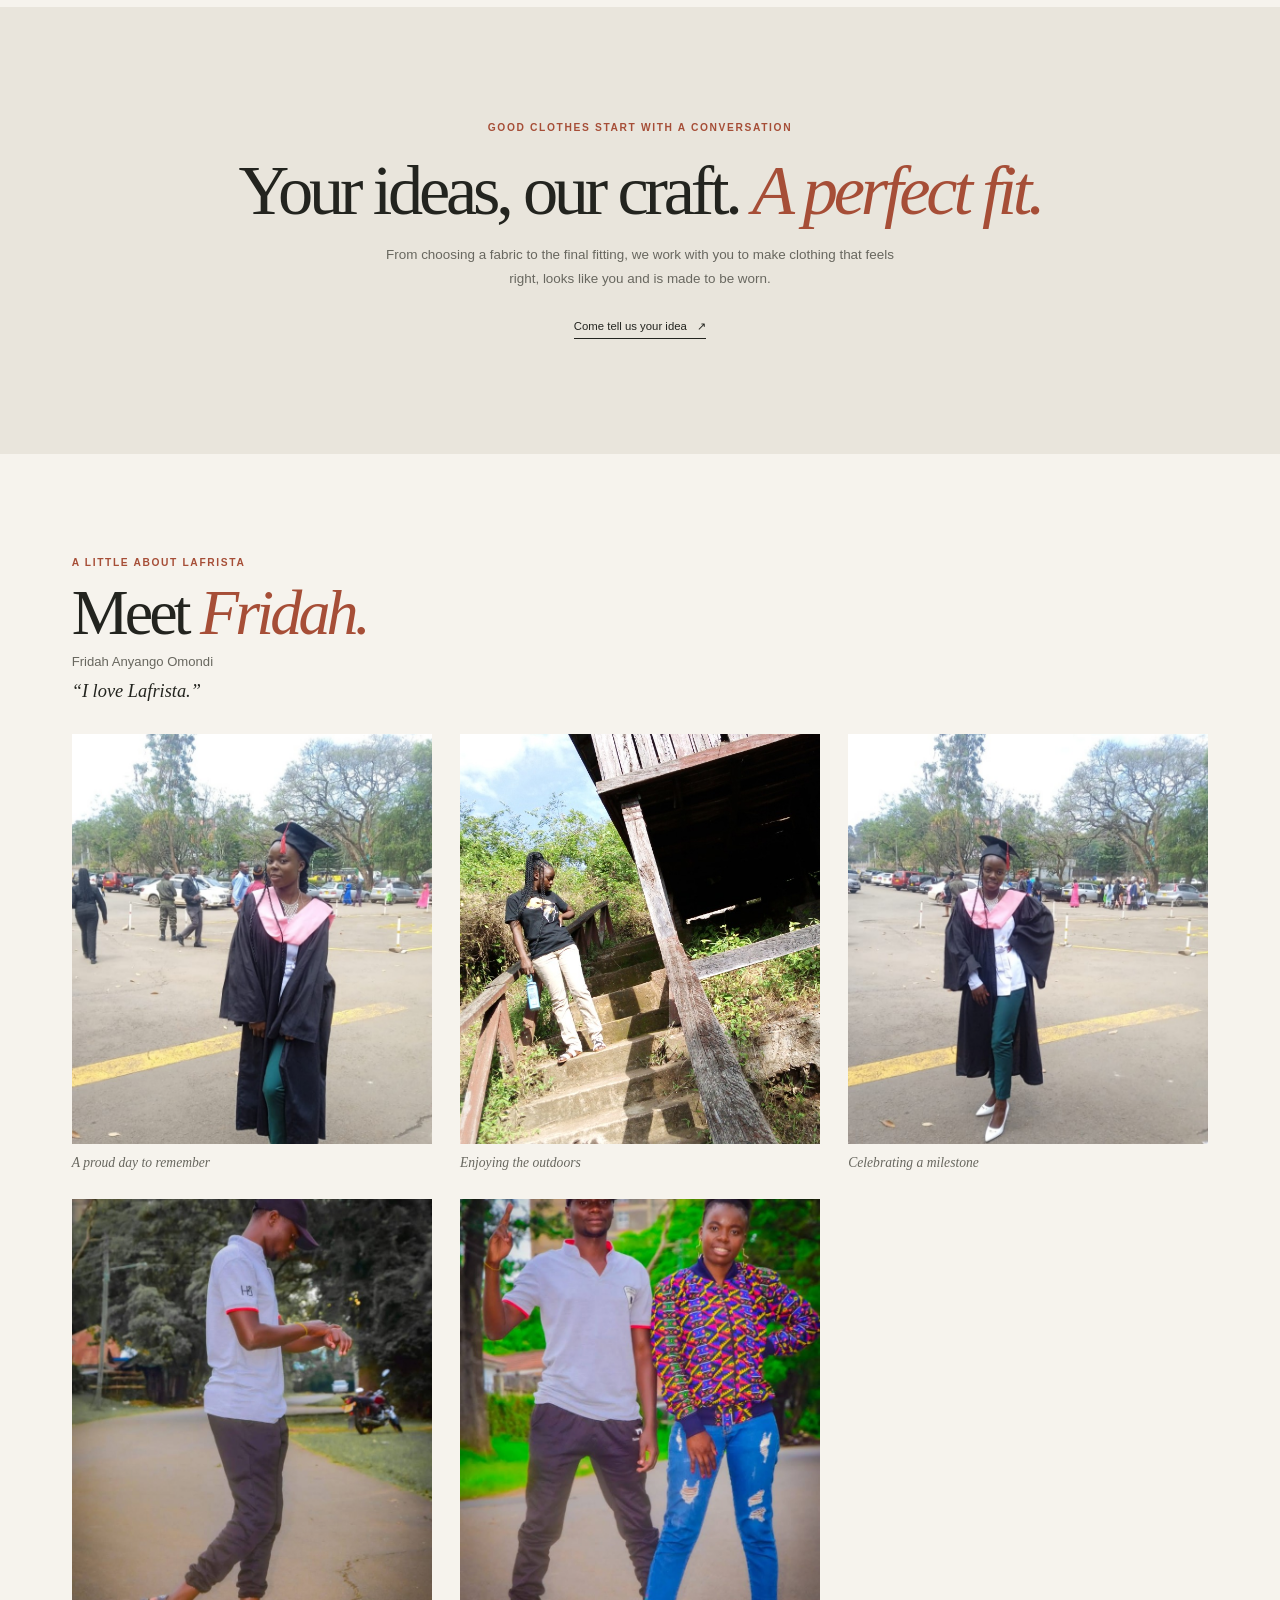
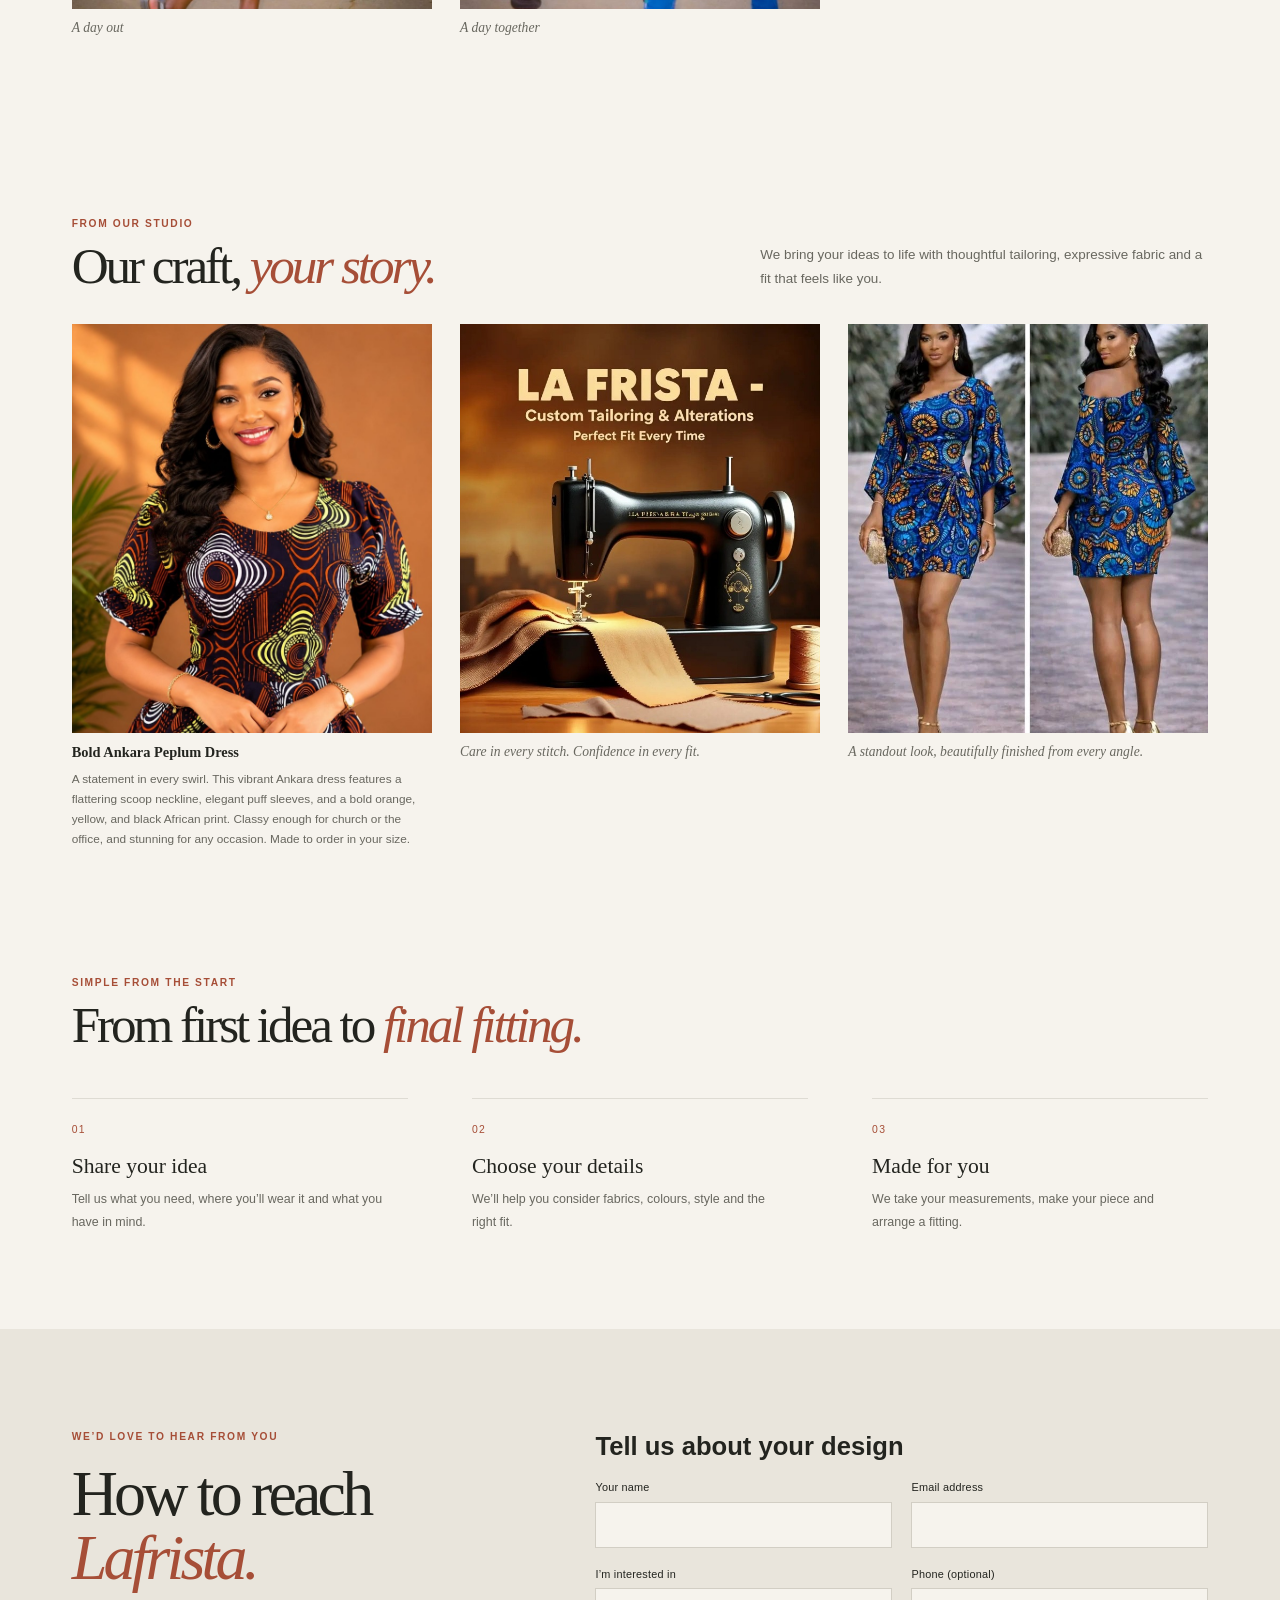
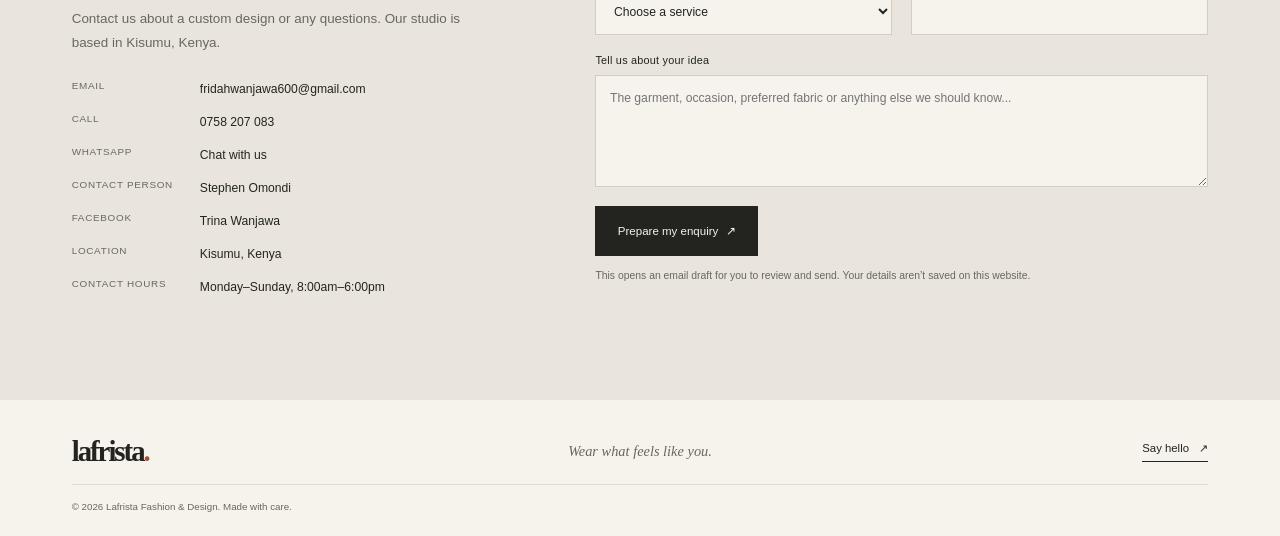
==== commit ee7c5ee9: "Expand Ankara dress gallery caption Co-authored-by: Copilot <223556219+Copilot@users.noreply.github." ====
--- a/index.html
+++ b/index.html
@@ -138,7 +138,10 @@
         <div class="studio-gallery">
           <figure>
             <img src="images/lafrista-patterned-look.jpg" alt="A woman wearing a vibrant patterned dress" loading="lazy">
-            <figcaption>Make a statement in a print that feels like you.</figcaption>
+            <figcaption class="lookbook-caption">
+              <strong>Bold Ankara Peplum Dress</strong>
+              <span>A statement in every swirl. This vibrant Ankara dress features a flattering scoop neckline, elegant puff sleeves, and a bold orange, yellow, and black African print. Classy enough for church or the office, and stunning for any occasion. Made to order in your size.</span>
+            </figcaption>
           </figure>
           <figure>
             <img src="images/lafrista-tailoring-studio.jpg" alt="A sewing machine and fabric ready for custom tailoring" loading="lazy">
--- a/styles.css
+++ b/styles.css
@@ -446,6 +446,26 @@
   line-height: 1.8;
 }
 
+.studio-gallery .lookbook-caption {
+  display: grid;
+  gap: 0.45rem;
+  font-style: normal;
+}
+
+.studio-gallery .lookbook-caption strong {
+  color: var(--color-ink);
+  font-size: 0.9rem;
+  font-style: normal;
+}
+
+.studio-gallery .lookbook-caption span {
+  color: var(--color-muted);
+  font-family: var(--font-body);
+  font-size: 0.74rem;
+  font-style: normal;
+  line-height: 1.7;
+}
+
 .site-footer {
   display: grid;
   grid-template-columns: 1fr 1fr 1fr;
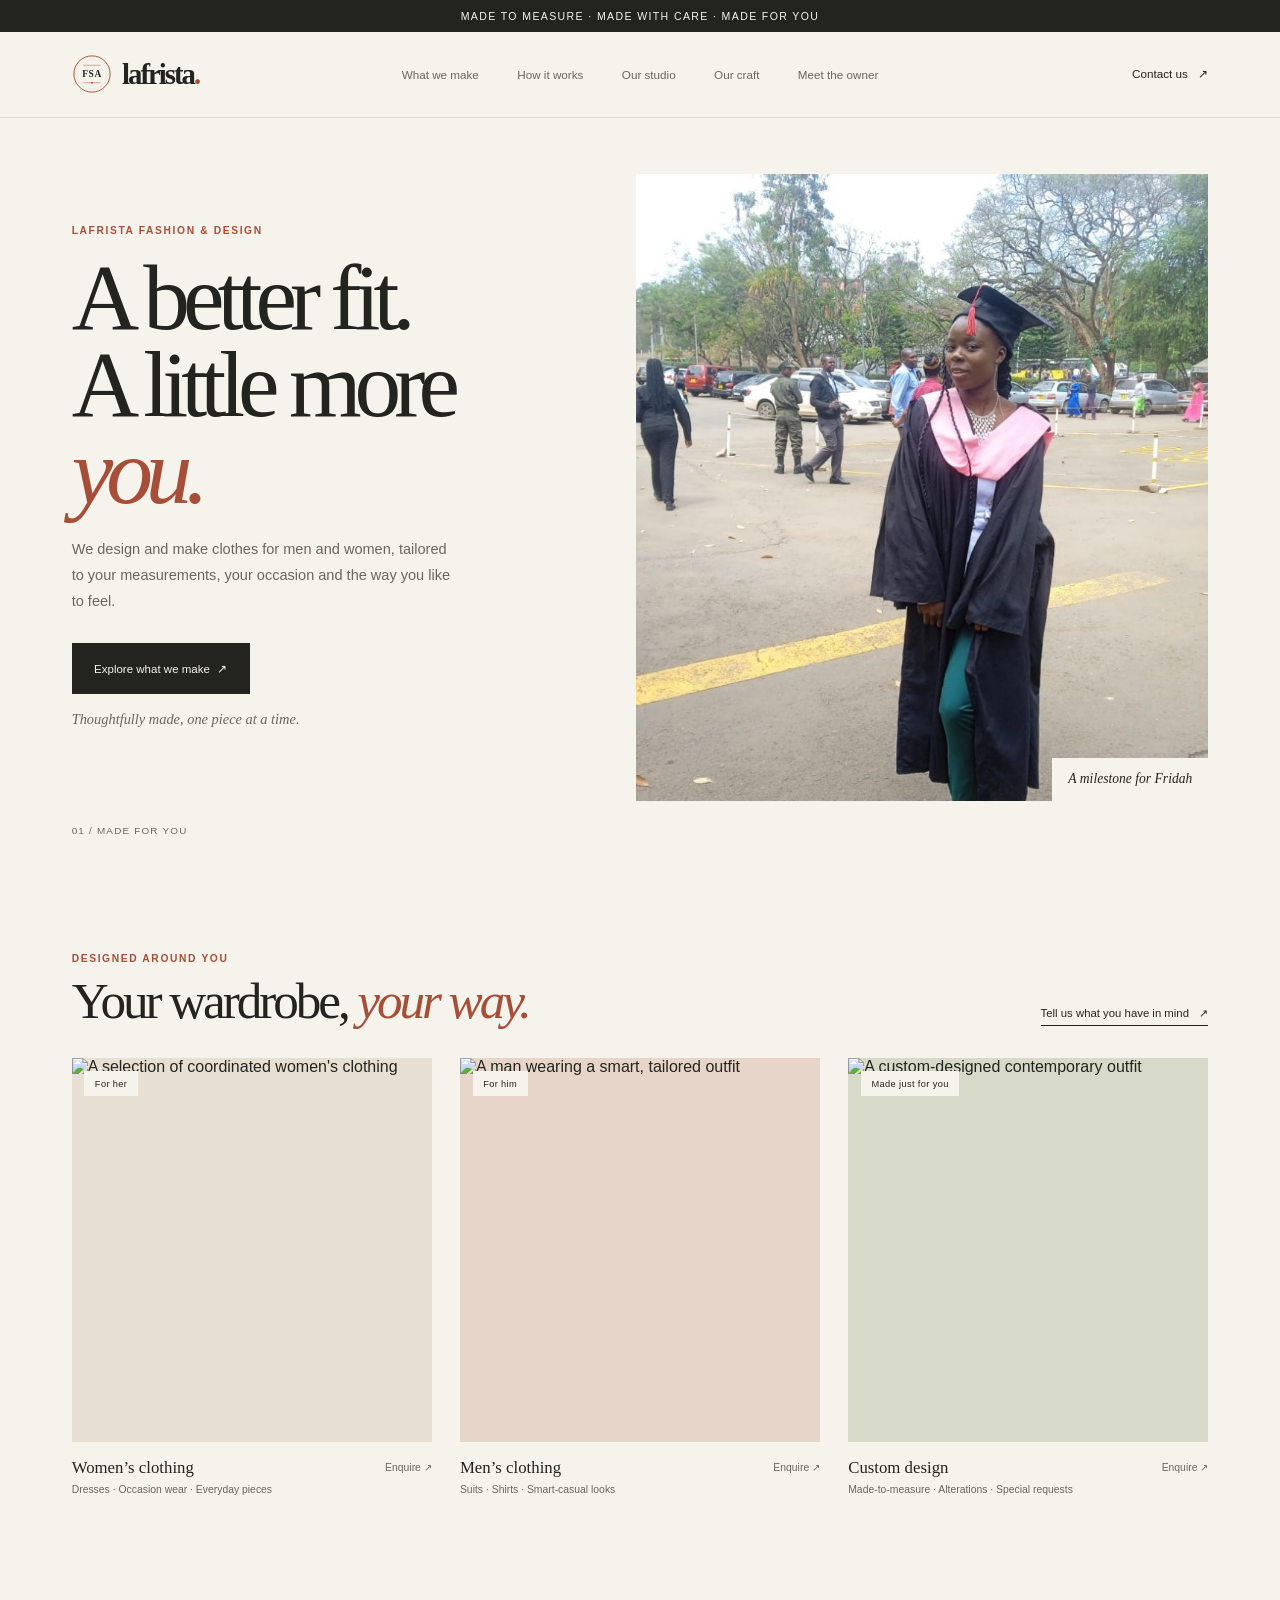
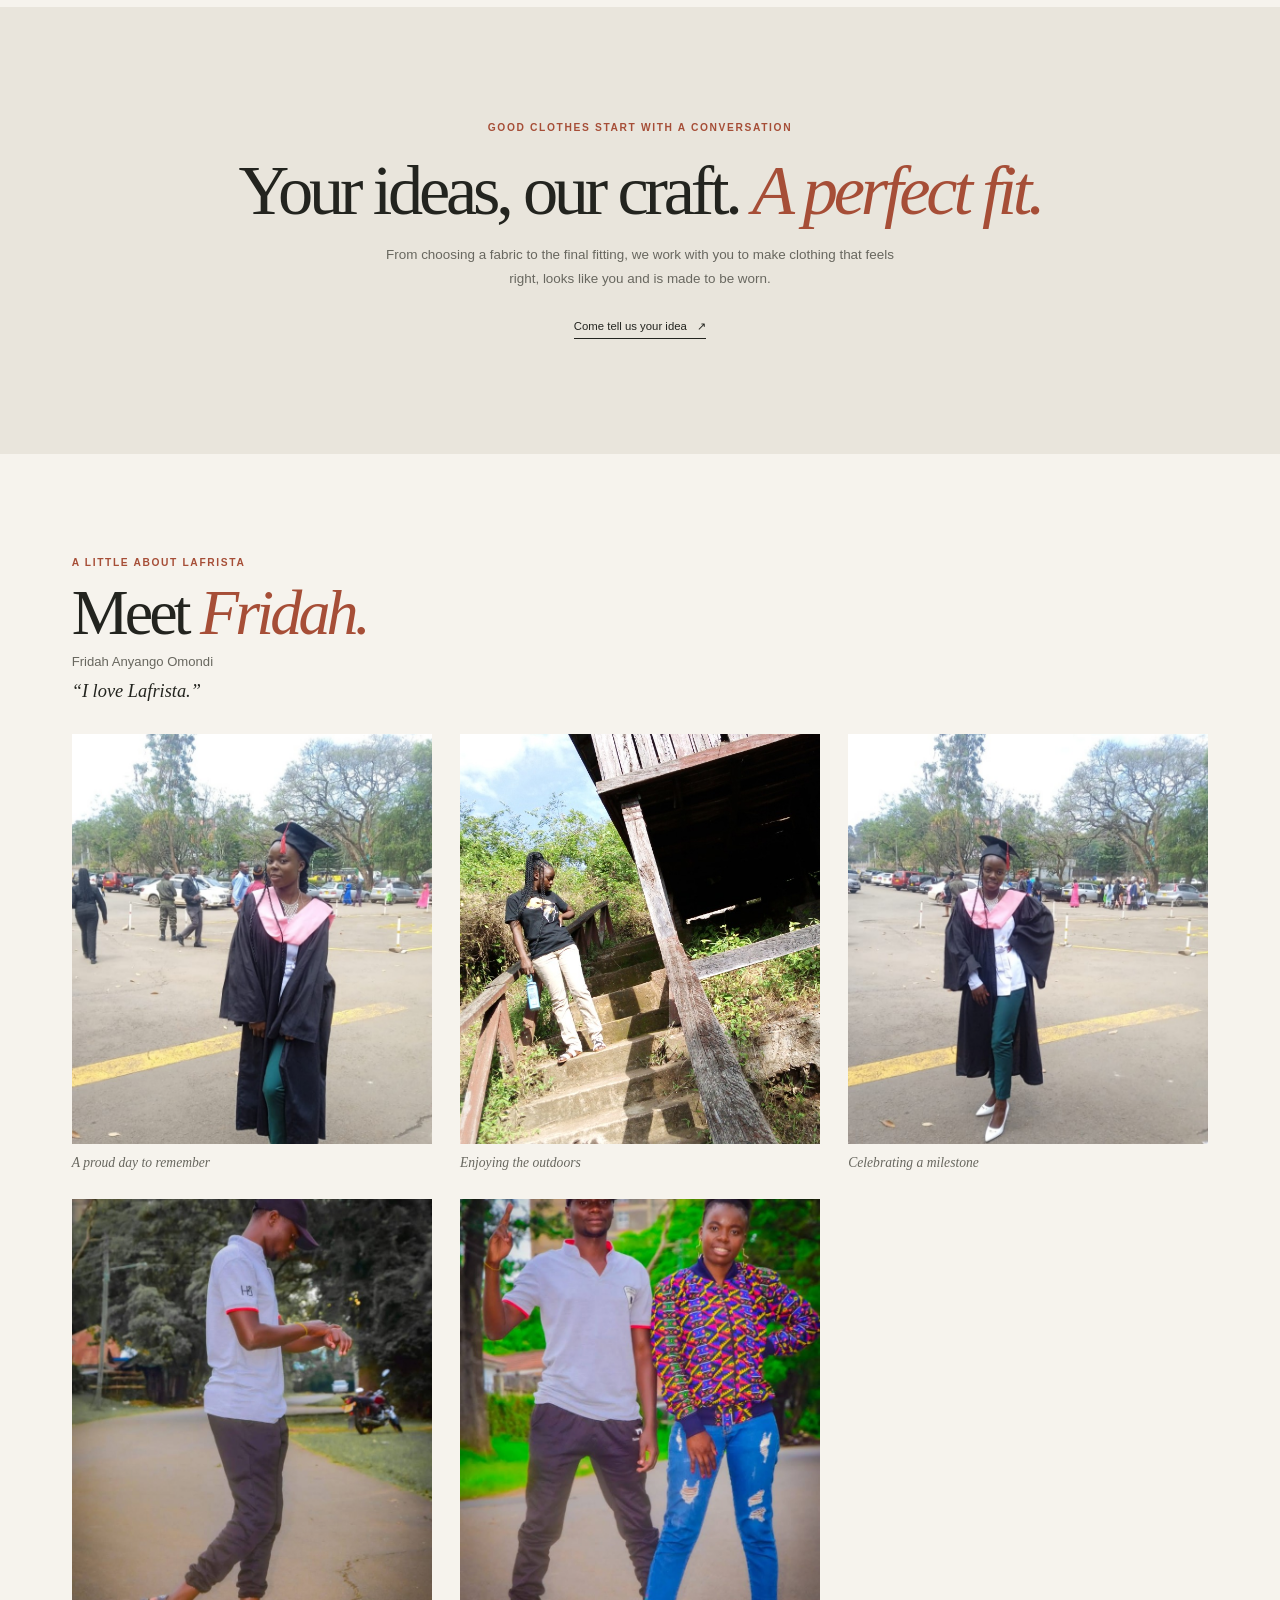
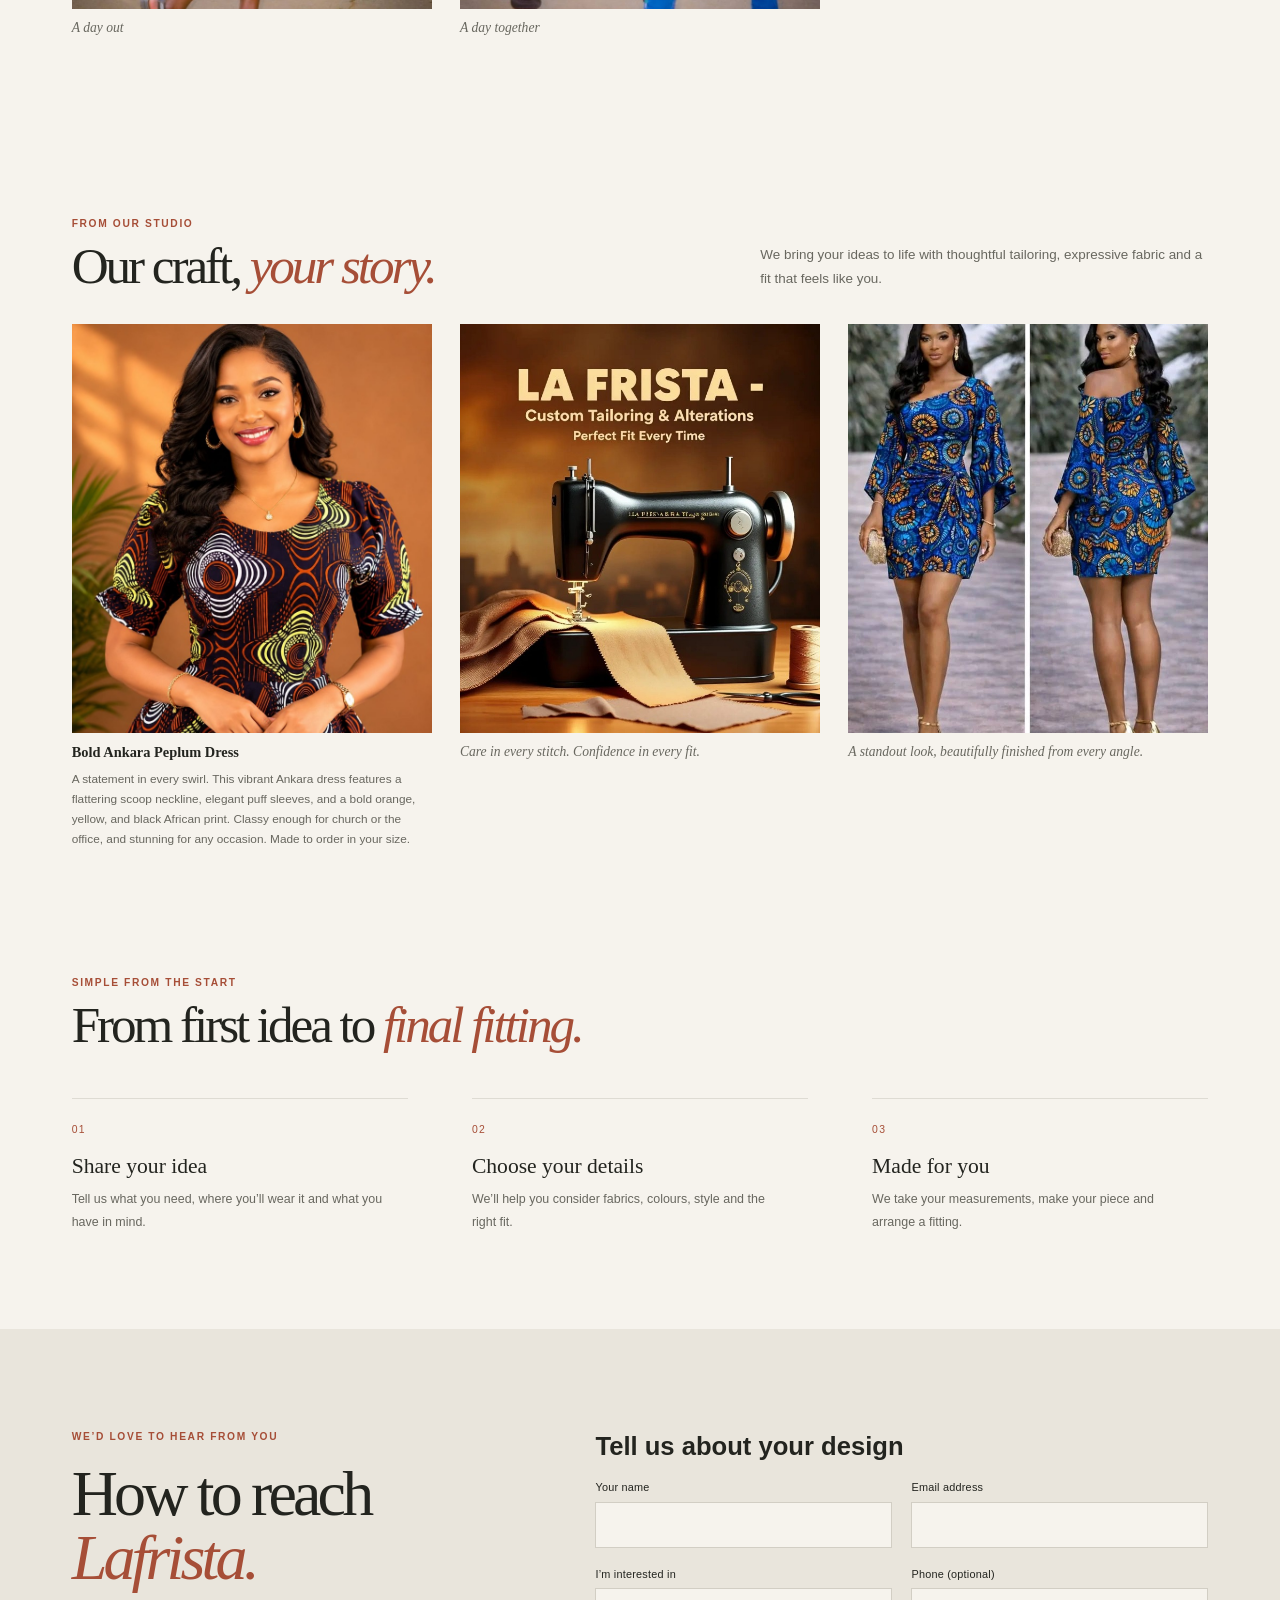
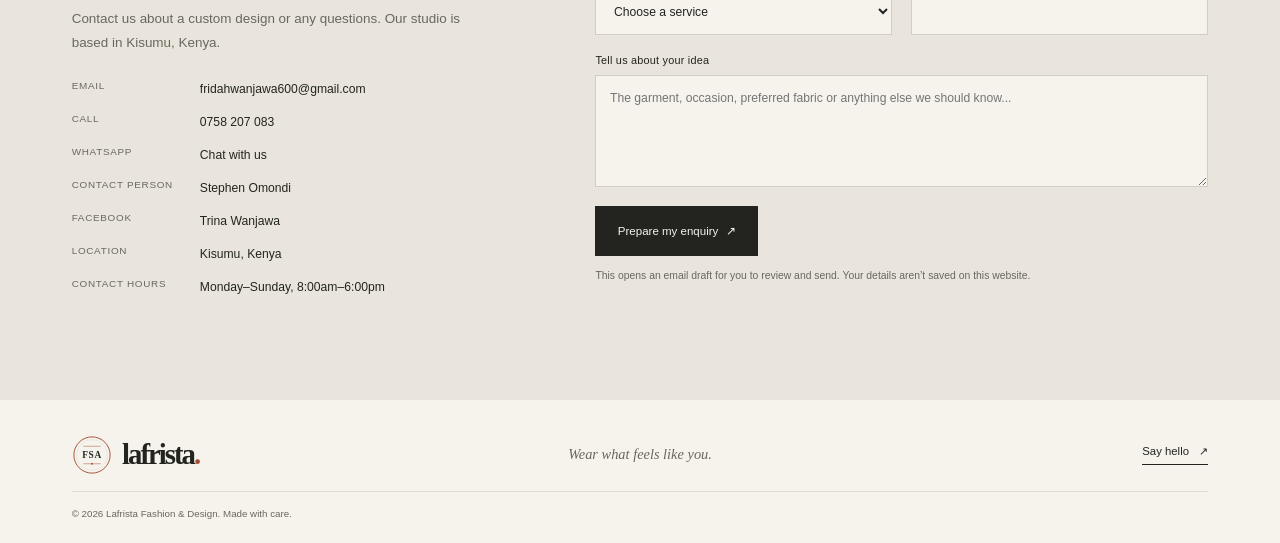
==== commit 379d48c7: "Add FSA logo beside Lafrista wordmark Co-authored-by: Copilot <223556219+Copilot@users.noreply.githu" ====
--- a/index.html
+++ b/index.html
@@ -14,7 +14,10 @@
 
     <header class="site-header">
       <div class="header-inner">
-        <a class="wordmark" href="#home" aria-label="Lafrista home">lafrista<span>.</span></a>
+        <a class="wordmark brand-lockup" href="#home" aria-label="Lafrista home; FSA for Fridah, Stephen and Andy">
+          <img class="brand-mark" src="images/lafrista-fsa-mark.svg" alt="">
+          <span class="wordmark-label">lafrista<span>.</span></span>
+        </a>
         <nav class="main-nav" aria-label="Main navigation">
           <a href="#services">What we make</a>
           <a href="#process">How it works</a>
@@ -244,7 +247,10 @@
     </main>
 
     <footer class="site-footer">
-      <a class="wordmark" href="#home" aria-label="Lafrista home">lafrista<span>.</span></a>
+      <a class="wordmark brand-lockup" href="#home" aria-label="Lafrista home; FSA for Fridah, Stephen and Andy">
+        <img class="brand-mark" src="images/lafrista-fsa-mark.svg" alt="">
+        <span class="wordmark-label">lafrista<span>.</span></span>
+      </a>
       <p>Wear what feels like you.</p>
       <a class="text-link" href="mailto:fridahwanjawa600@gmail.com">Say hello <span aria-hidden="true">↗</span></a>
       <small>© 2026 Lafrista Fashion &amp; Design. Made with care.</small>
--- a/styles.css
+++ b/styles.css
@@ -89,7 +89,21 @@
   letter-spacing: -0.07em;
 }
 
-.wordmark span {
+.brand-lockup {
+  display: inline-flex;
+  align-items: center;
+  gap: 0.65rem;
+}
+
+.brand-mark {
+  display: block;
+  width: 2.5rem;
+  height: 2.5rem;
+  flex: 0 0 auto;
+}
+
+.wordmark > span:not(.wordmark-label),
+.wordmark-label span {
   color: var(--color-accent);
 }
 
@@ -1021,6 +1035,11 @@
     font-size: 1.6rem;
   }
 
+  .brand-mark {
+    width: 2.1rem;
+    height: 2.1rem;
+  }
+
   .bag-link {
     font-size: 0.65rem;
   }
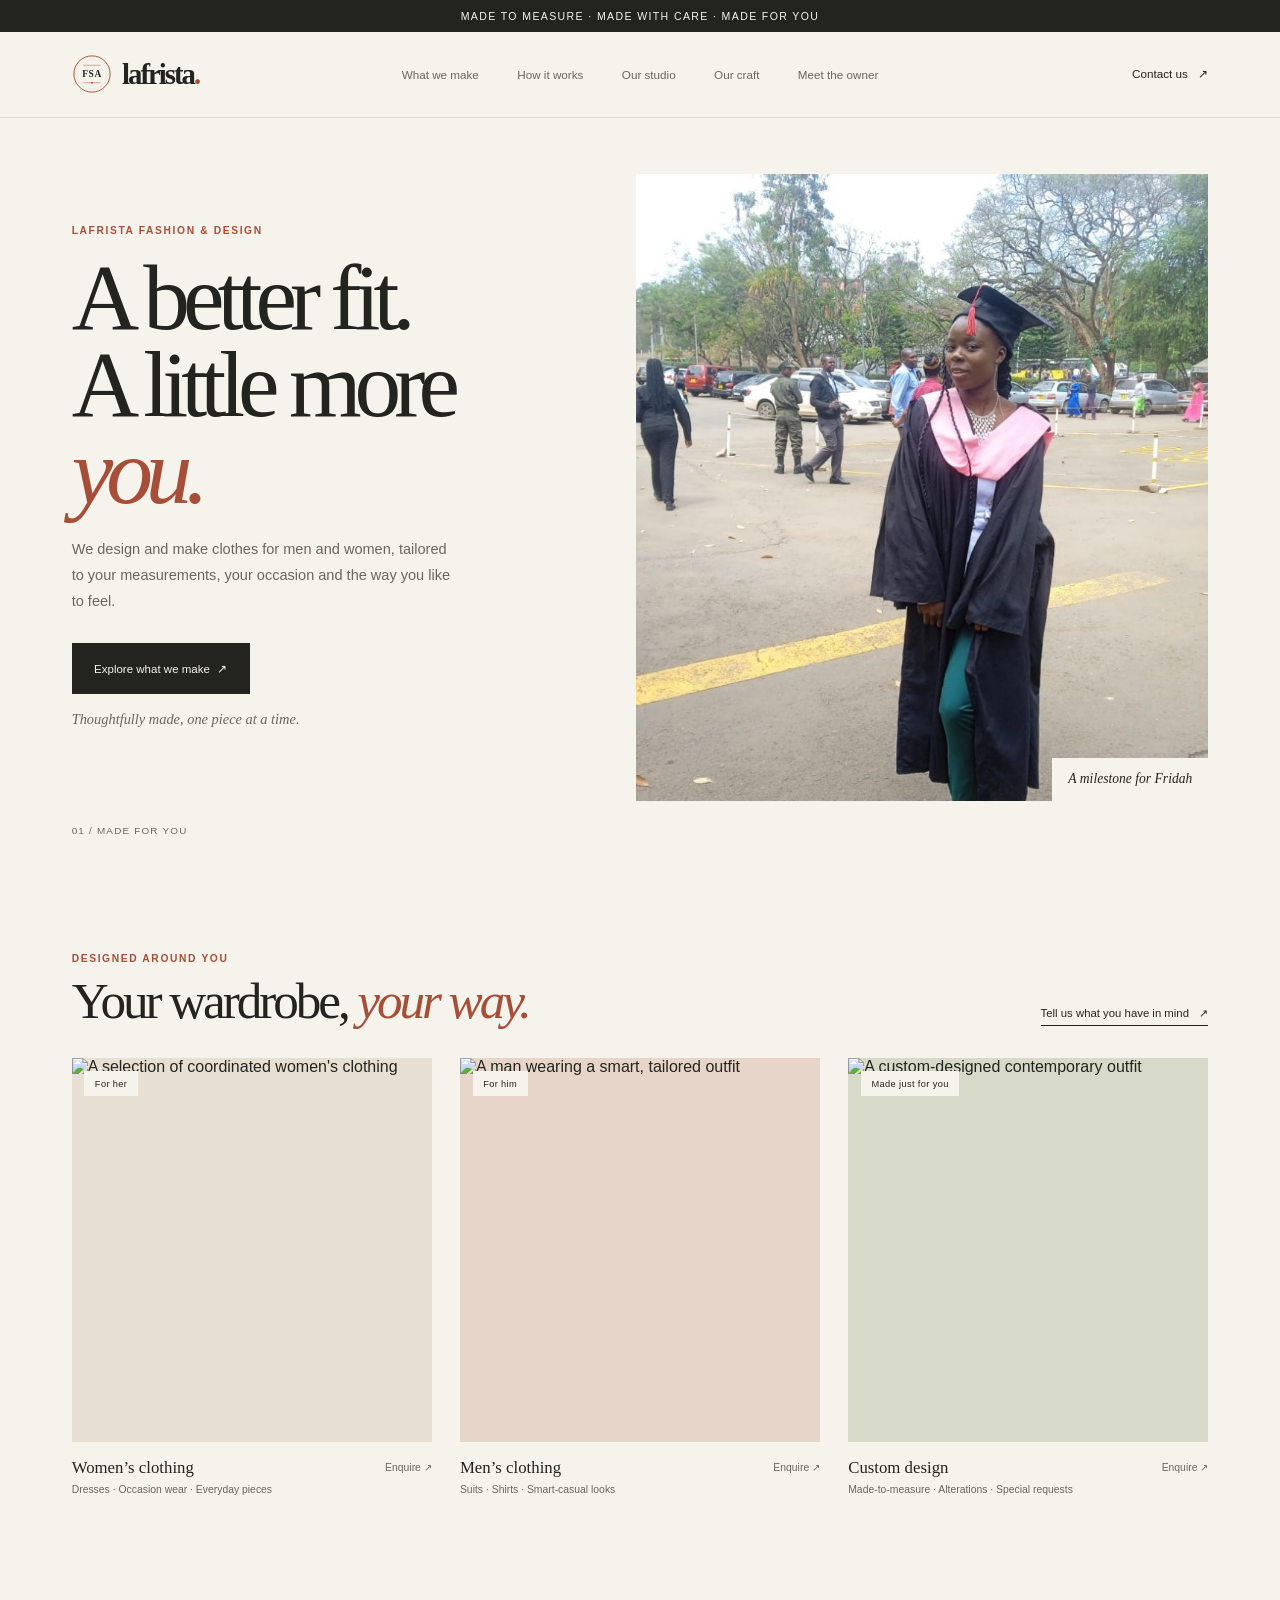
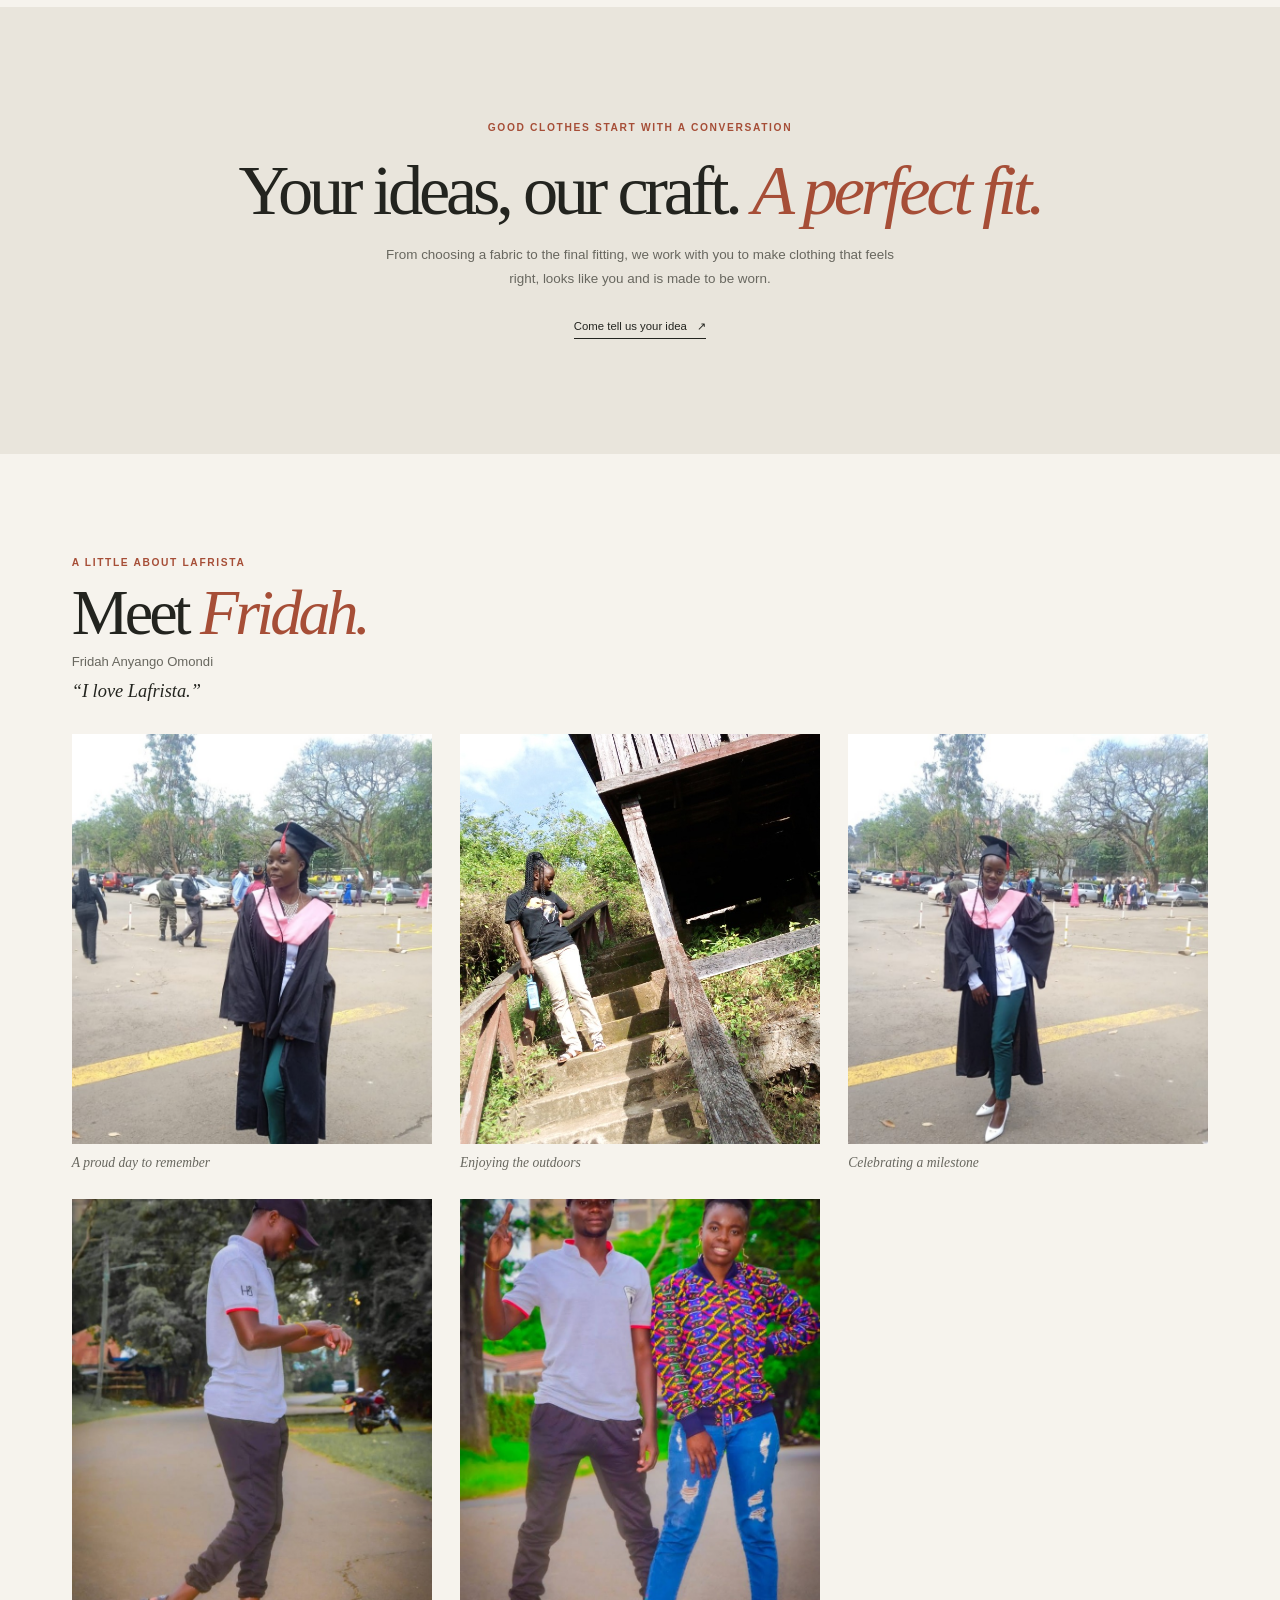
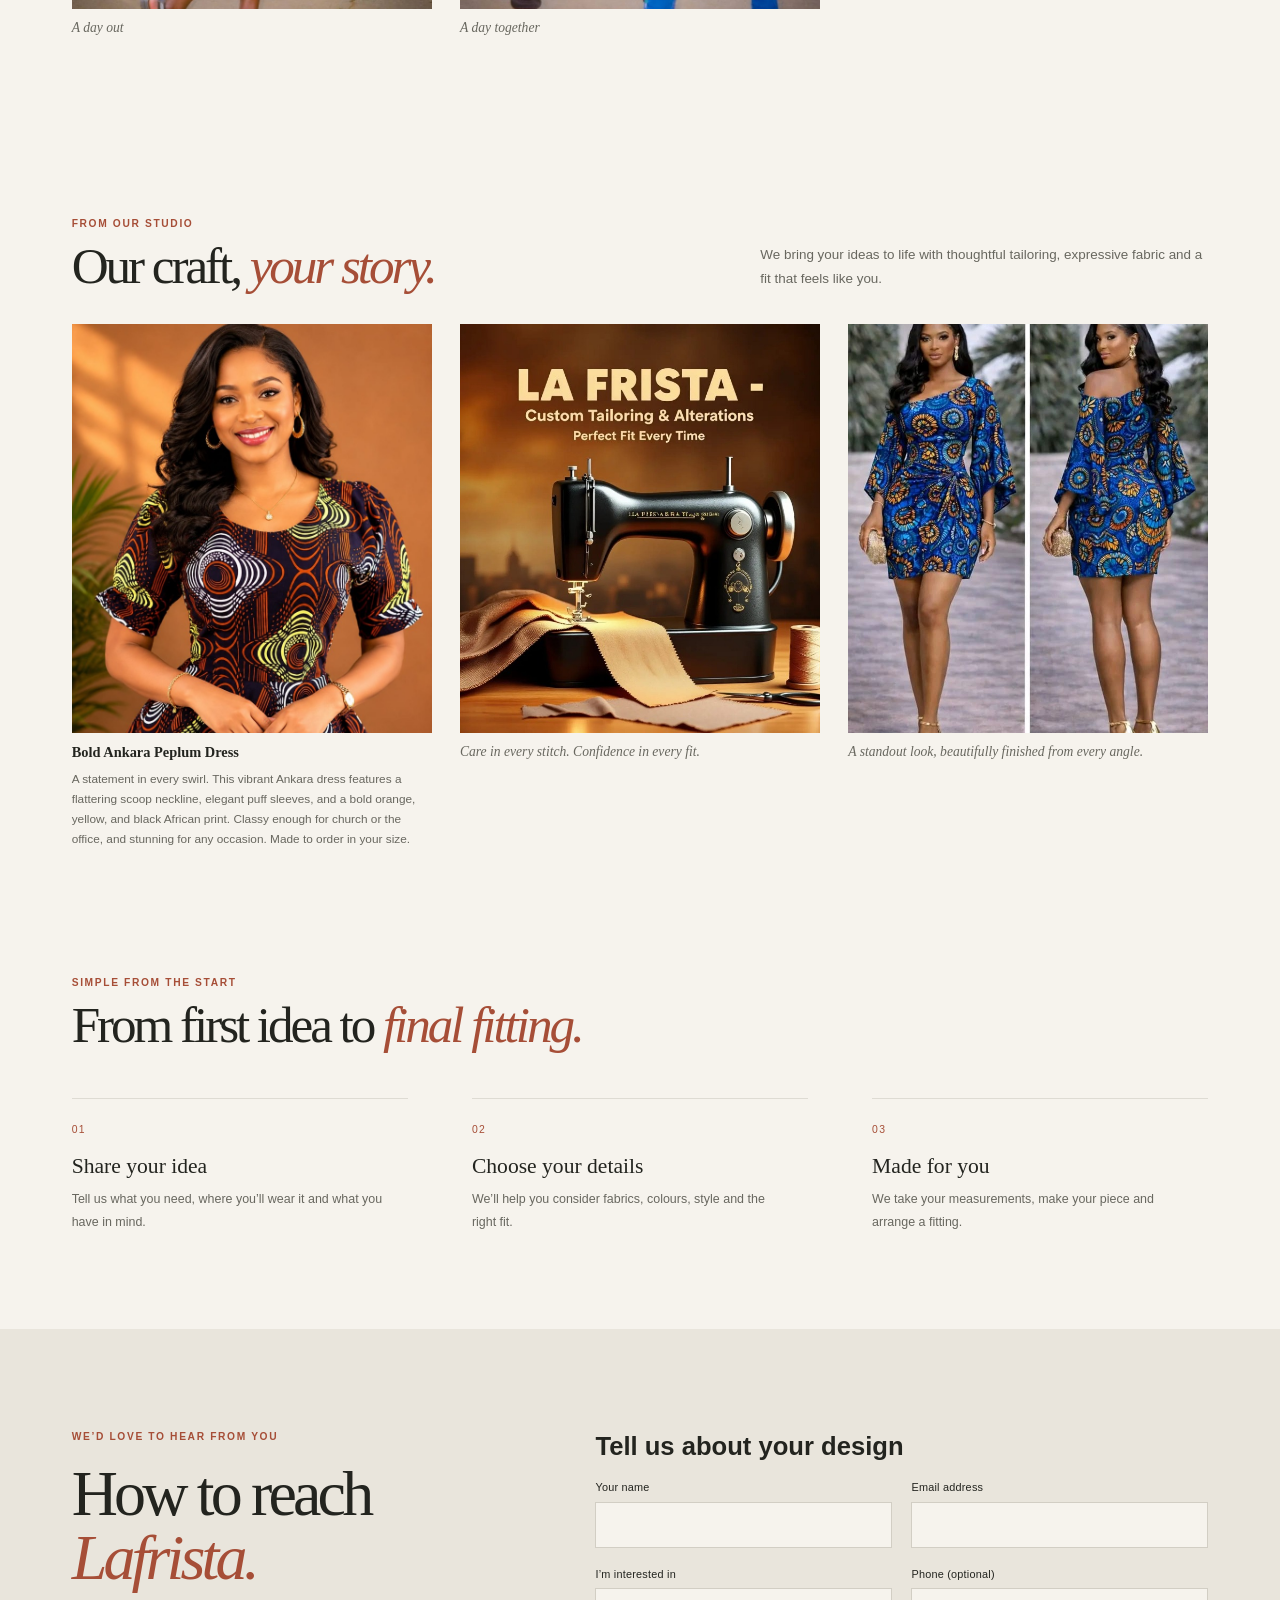
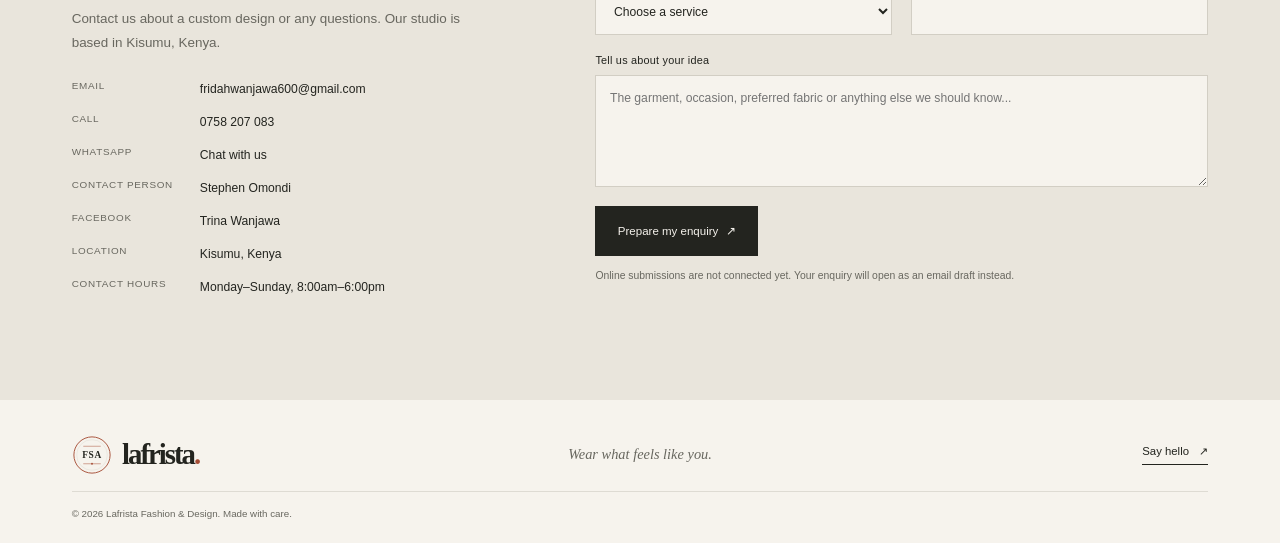
==== commit e2351cf3: "Connect Lafrista to realtime studio backend Add Supabase-backed inventory, enquiries, and live produ" ====
--- a/index.html
+++ b/index.html
@@ -7,6 +7,8 @@
     <meta name="description" content="Lafrista Fashion & Design creates made-to-measure clothing for men and women, made around your style and your fit.">
     <title>Lafrista Fashion &amp; Design — Made for you</title>
     <link rel="stylesheet" href="styles.css">
+    <script src="supabase-config.js"></script>
+    <script type="module" src="site.js"></script>
   </head>
   <body>
     <a class="skip-link" href="#main-content">Skip to main content</a>
@@ -92,6 +94,18 @@
         </div>
       </section>
 
+      <section class="live-catalog section-wrap" id="live-catalog" aria-labelledby="live-catalog-title" hidden>
+        <div class="section-heading">
+          <div>
+            <p class="eyebrow">From the Lafrista studio</p>
+            <h2 id="live-catalog-title">Available now, <em>made with care.</em></h2>
+          </div>
+          <a class="text-link" href="#inquiry">Ask us about a piece <span aria-hidden="true">↗</span></a>
+        </div>
+        <p class="form-note catalog-status" id="live-catalog-status" role="status" aria-live="polite" hidden></p>
+        <div class="product-grid" id="live-catalog-items"></div>
+      </section>
+
       <section class="manifesto" id="about" aria-labelledby="manifesto-title">
         <p class="eyebrow">Good clothes start with a conversation</p>
         <h2 id="manifesto-title">Your ideas, our craft. <em>A perfect fit.</em></h2>
@@ -241,7 +255,7 @@
             <textarea name="details" rows="4" placeholder="The garment, occasion, preferred fabric or anything else we should know..." required></textarea>
           </label>
           <button class="button button-dark" type="submit">Prepare my enquiry <span aria-hidden="true">↗</span></button>
-          <p class="form-note" id="form-note" aria-live="polite">This opens an email draft for you to review and send. Your details aren’t saved on this website.</p>
+          <p class="form-note" id="form-note" aria-live="polite">The Lafrista studio will receive your enquiry when online submissions are connected.</p>
         </form>
       </section>
     </main>
@@ -256,29 +270,5 @@
       <small>© 2026 Lafrista Fashion &amp; Design. Made with care.</small>
     </footer>
 
-    <script>
-      const inquiryForm = document.querySelector("#inquiry-form");
-      const formNote = document.querySelector("#form-note");
-
-      inquiryForm.addEventListener("submit", (event) => {
-        event.preventDefault();
-        if (!inquiryForm.reportValidity()) return;
-
-        const details = new FormData(inquiryForm);
-        const subject = `Lafrista design enquiry: ${details.get("interest")}`;
-        const body = [
-          `Name: ${details.get("name")}`,
-          `Email: ${details.get("email")}`,
-          `Phone: ${details.get("phone") || "Not provided"}`,
-          `Interested in: ${details.get("interest")}`,
-          "",
-          "About my idea:",
-          details.get("details")
-        ].join("\n");
-
-        formNote.textContent = "Your email draft is ready. Review it and press Send to contact the Lafrista studio.";
-        window.location.href = `mailto:fridahwanjawa600@gmail.com?subject=${encodeURIComponent(subject)}&body=${encodeURIComponent(body)}`;
-      });
-    </script>
   </body>
 </html>
--- a/styles.css
+++ b/styles.css
@@ -207,6 +207,10 @@
   transition: background-color 160ms ease, color 160ms ease;
 }
 
+.button[hidden] {
+  display: none;
+}
+
 .button-dark {
   background: var(--color-ink);
   color: var(--color-paper);
@@ -357,6 +361,14 @@
 .product-price {
   padding-top: 0.2rem;
   white-space: nowrap;
+}
+
+.live-catalog {
+  border-top: 1px solid var(--color-line);
+}
+
+.live-catalog[hidden] {
+  display: none;
 }
 
 .manifesto {
@@ -679,6 +691,10 @@
   line-height: 1.6;
 }
 
+.form-note-error {
+  color: #9b3428;
+}
+
 .visually-hidden {
   position: absolute;
   width: 1px;
@@ -699,6 +715,13 @@
   grid-template-columns: 1fr 1fr 1fr;
 }
 
+.dashboard-header-actions {
+  display: flex;
+  justify-self: end;
+  align-items: center;
+  gap: 1rem;
+}
+
 .dashboard-header > p {
   justify-self: center;
   margin: 0;
@@ -708,6 +731,13 @@
 
 .dashboard-header > .text-link {
   justify-self: end;
+}
+
+.dashboard-header-actions .button {
+  min-height: 2.4rem;
+  padding: 0.55rem 0.7rem;
+  font-size: 0.65rem;
+  cursor: pointer;
 }
 
 .dashboard-main {
@@ -753,6 +783,38 @@
 
 .dashboard-status:empty {
   display: none;
+}
+
+.sign-in-section {
+  max-width: 34rem;
+  margin-bottom: 2rem;
+}
+
+.sign-in-section h2 {
+  margin-bottom: 1.5rem;
+}
+
+.dashboard-help {
+  color: var(--color-muted);
+  font-size: 0.75rem;
+  line-height: 1.6;
+}
+
+.catalog-form {
+  max-width: 46rem;
+  margin: 1.5rem 0 2rem;
+}
+
+.dashboard-form-actions {
+  display: flex;
+  flex-wrap: wrap;
+  gap: 0.7rem;
+}
+
+.dashboard-form-actions .button {
+  border: 0;
+  cursor: pointer;
+  font-family: inherit;
 }
 
 .dashboard-stats {
@@ -899,6 +961,7 @@
 
 .dashboard-form input,
 .dashboard-form select,
+.dashboard-form textarea,
 .report-controls input {
   width: 100%;
   min-height: 2.8rem;
@@ -911,6 +974,20 @@
   font-size: 0.76rem;
 }
 
+.dashboard-form textarea {
+  min-height: 6rem;
+  resize: vertical;
+  line-height: 1.6;
+}
+
+.dashboard-form input:focus-visible,
+.dashboard-form select:focus-visible,
+.dashboard-form textarea:focus-visible,
+.enquiry-status:focus-visible {
+  outline: 2px solid var(--color-accent);
+  outline-offset: 2px;
+}
+
 .dashboard-form .button,
 .report-controls .button {
   width: fit-content;
@@ -959,6 +1036,26 @@
   color: var(--color-ink);
 }
 
+.enquiry-contact {
+  white-space: pre-line;
+}
+
+.enquiry-details-cell {
+  min-width: 14rem;
+  max-width: 28rem;
+  white-space: pre-wrap;
+  overflow-wrap: anywhere;
+}
+
+.enquiry-status {
+  min-height: 2.4rem;
+  padding: 0.4rem;
+  border: 1px solid var(--color-line);
+  background: #fbf9f5;
+  color: var(--color-ink);
+  font: inherit;
+}
+
 .dashboard-footer {
   border-top: 1px solid var(--color-line);
 }
@@ -1024,6 +1121,22 @@
     grid-template-columns: 1fr;
     gap: 3rem;
   }
+
+  .dashboard-header {
+    grid-template-columns: 1fr auto;
+  }
+
+  .dashboard-header > p {
+    display: none;
+  }
+
+  .dashboard-header-actions {
+    grid-column: 2;
+  }
+
+  .dashboard-header-actions .text-link {
+    font-size: 0.62rem;
+  }
 }
 
 @media (max-width: 560px) {
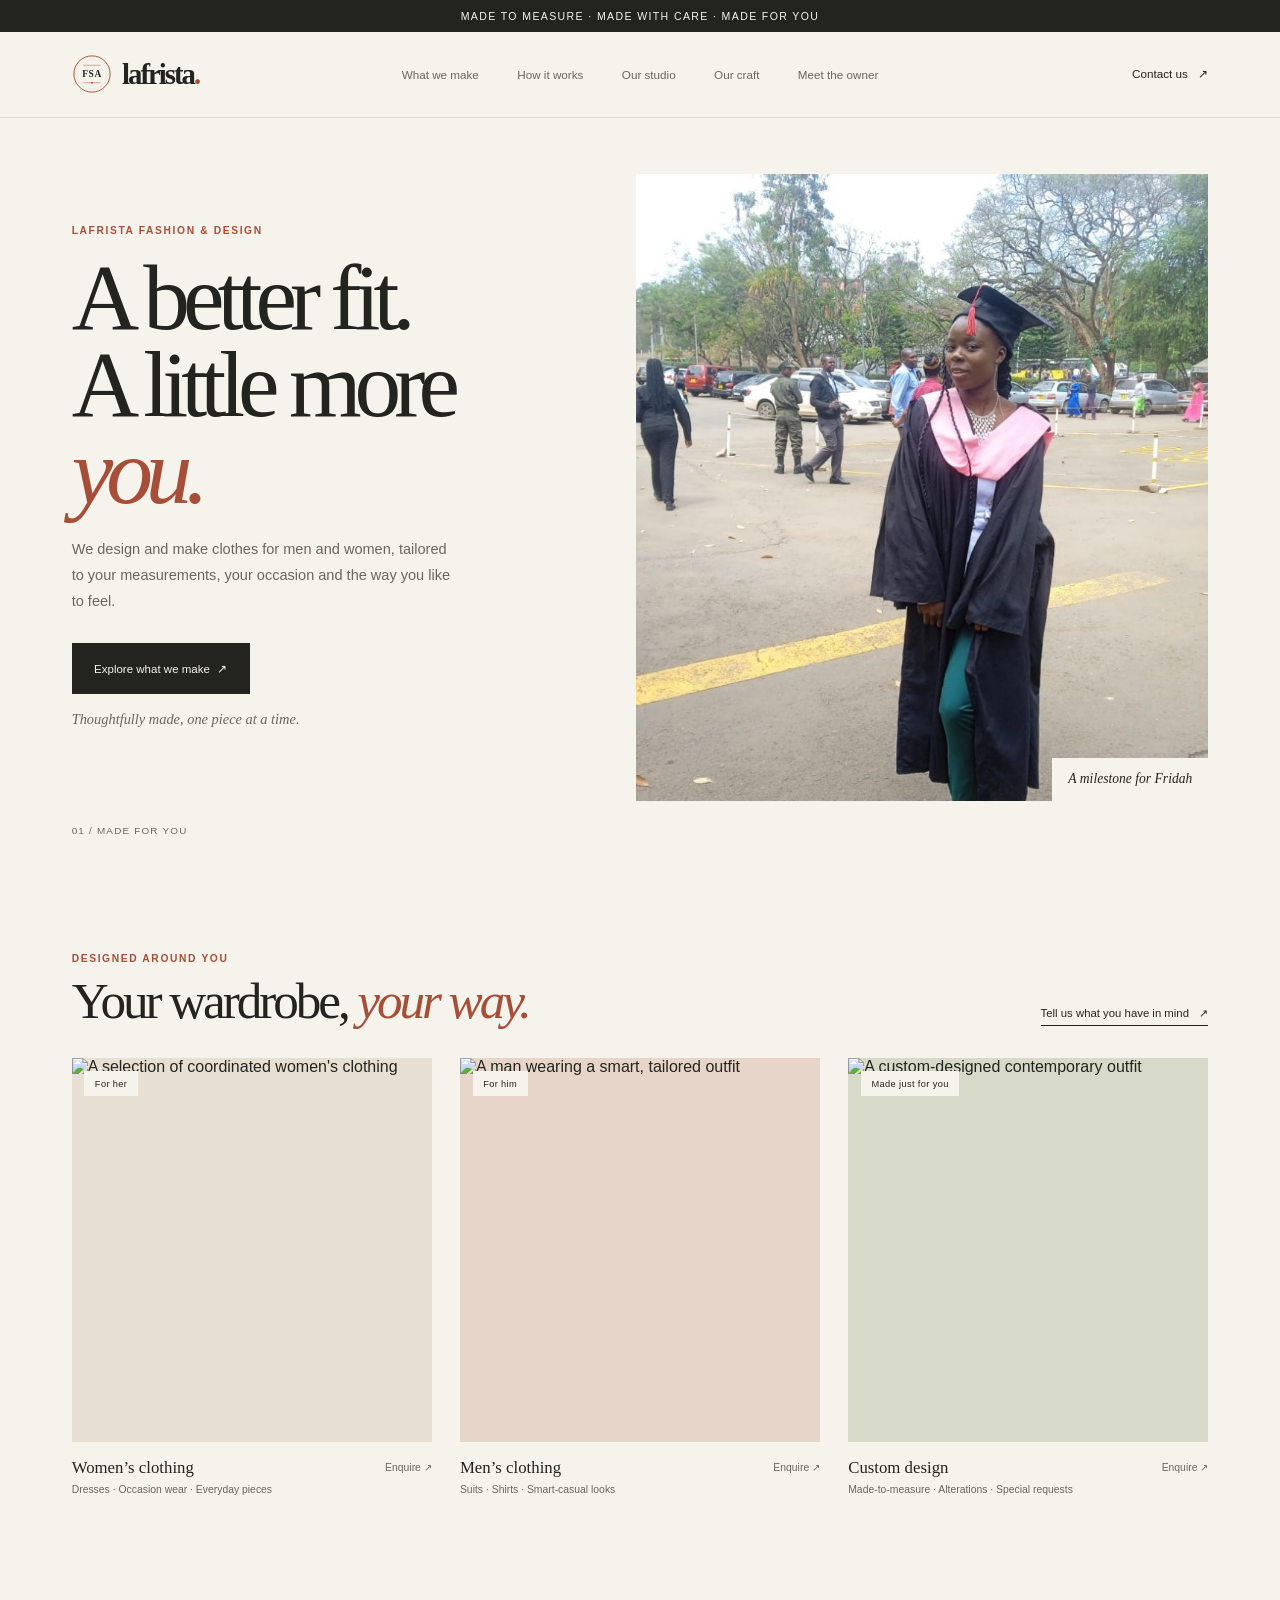
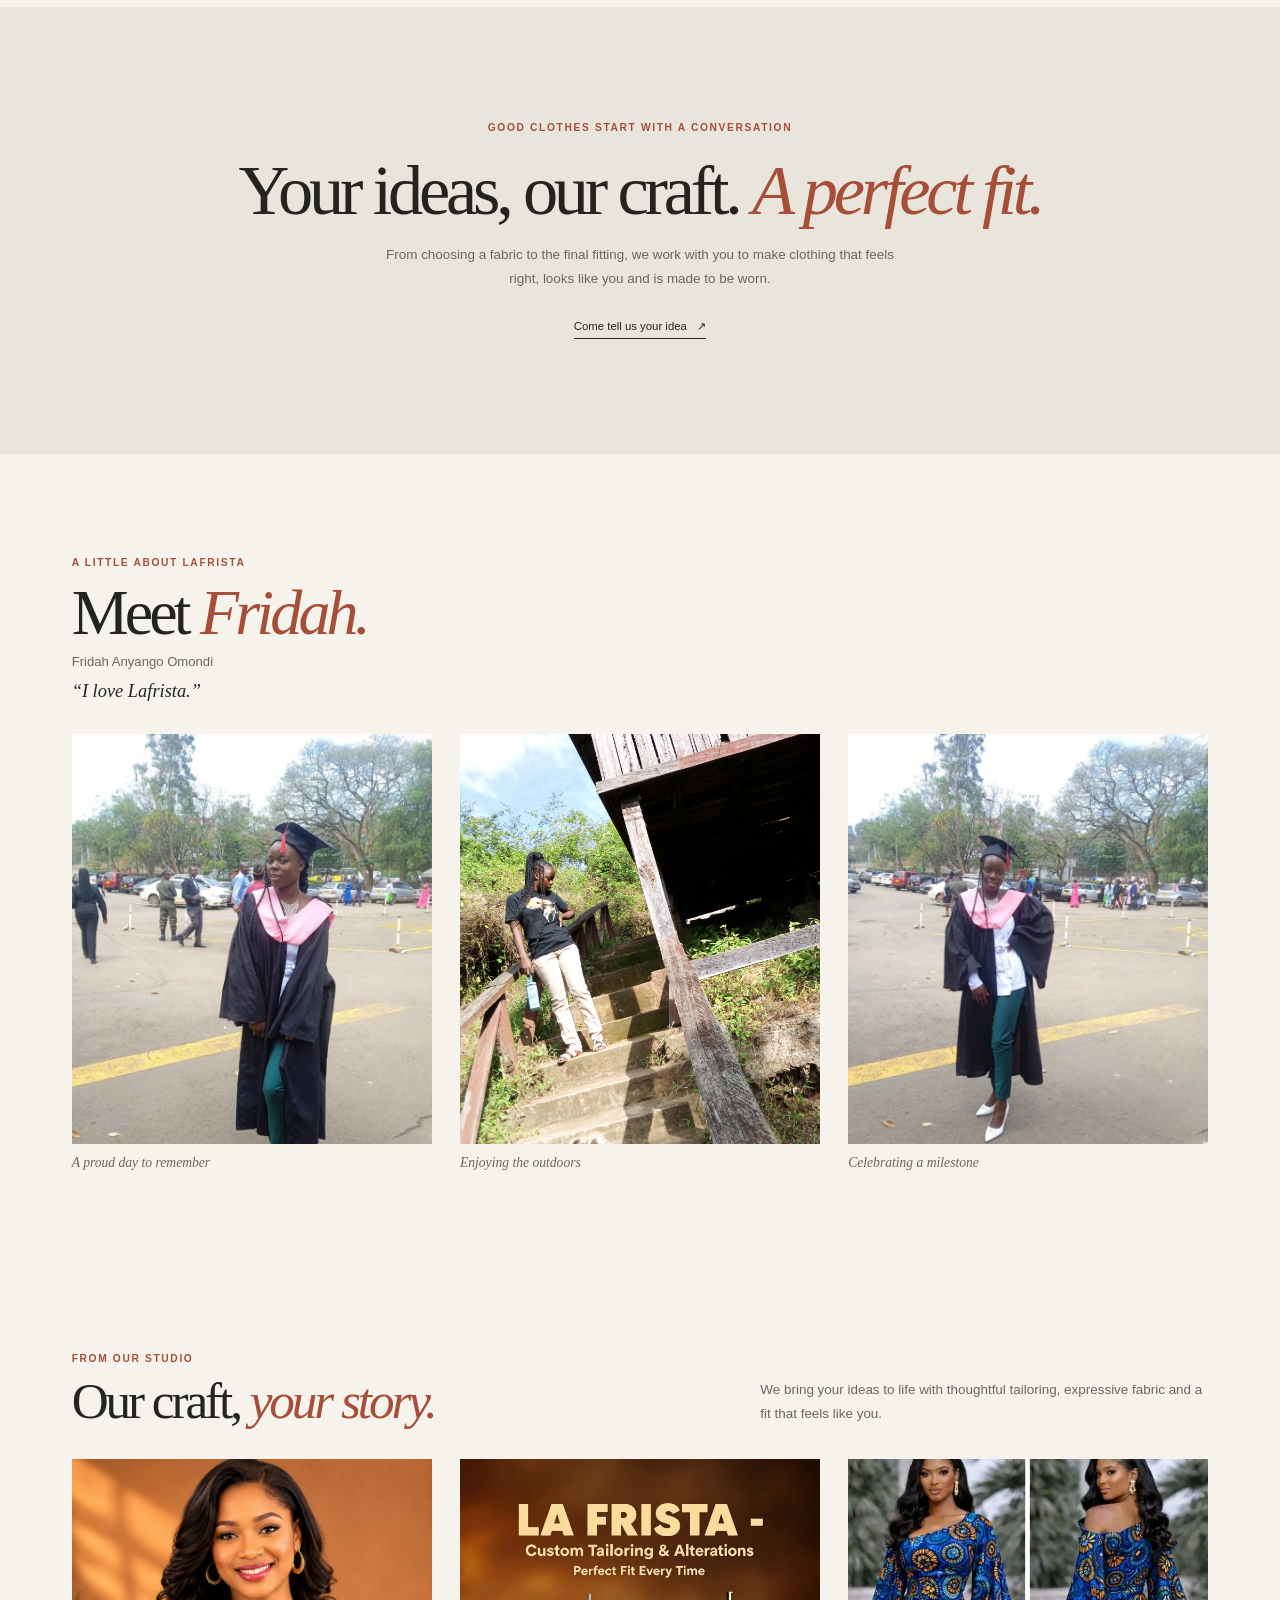
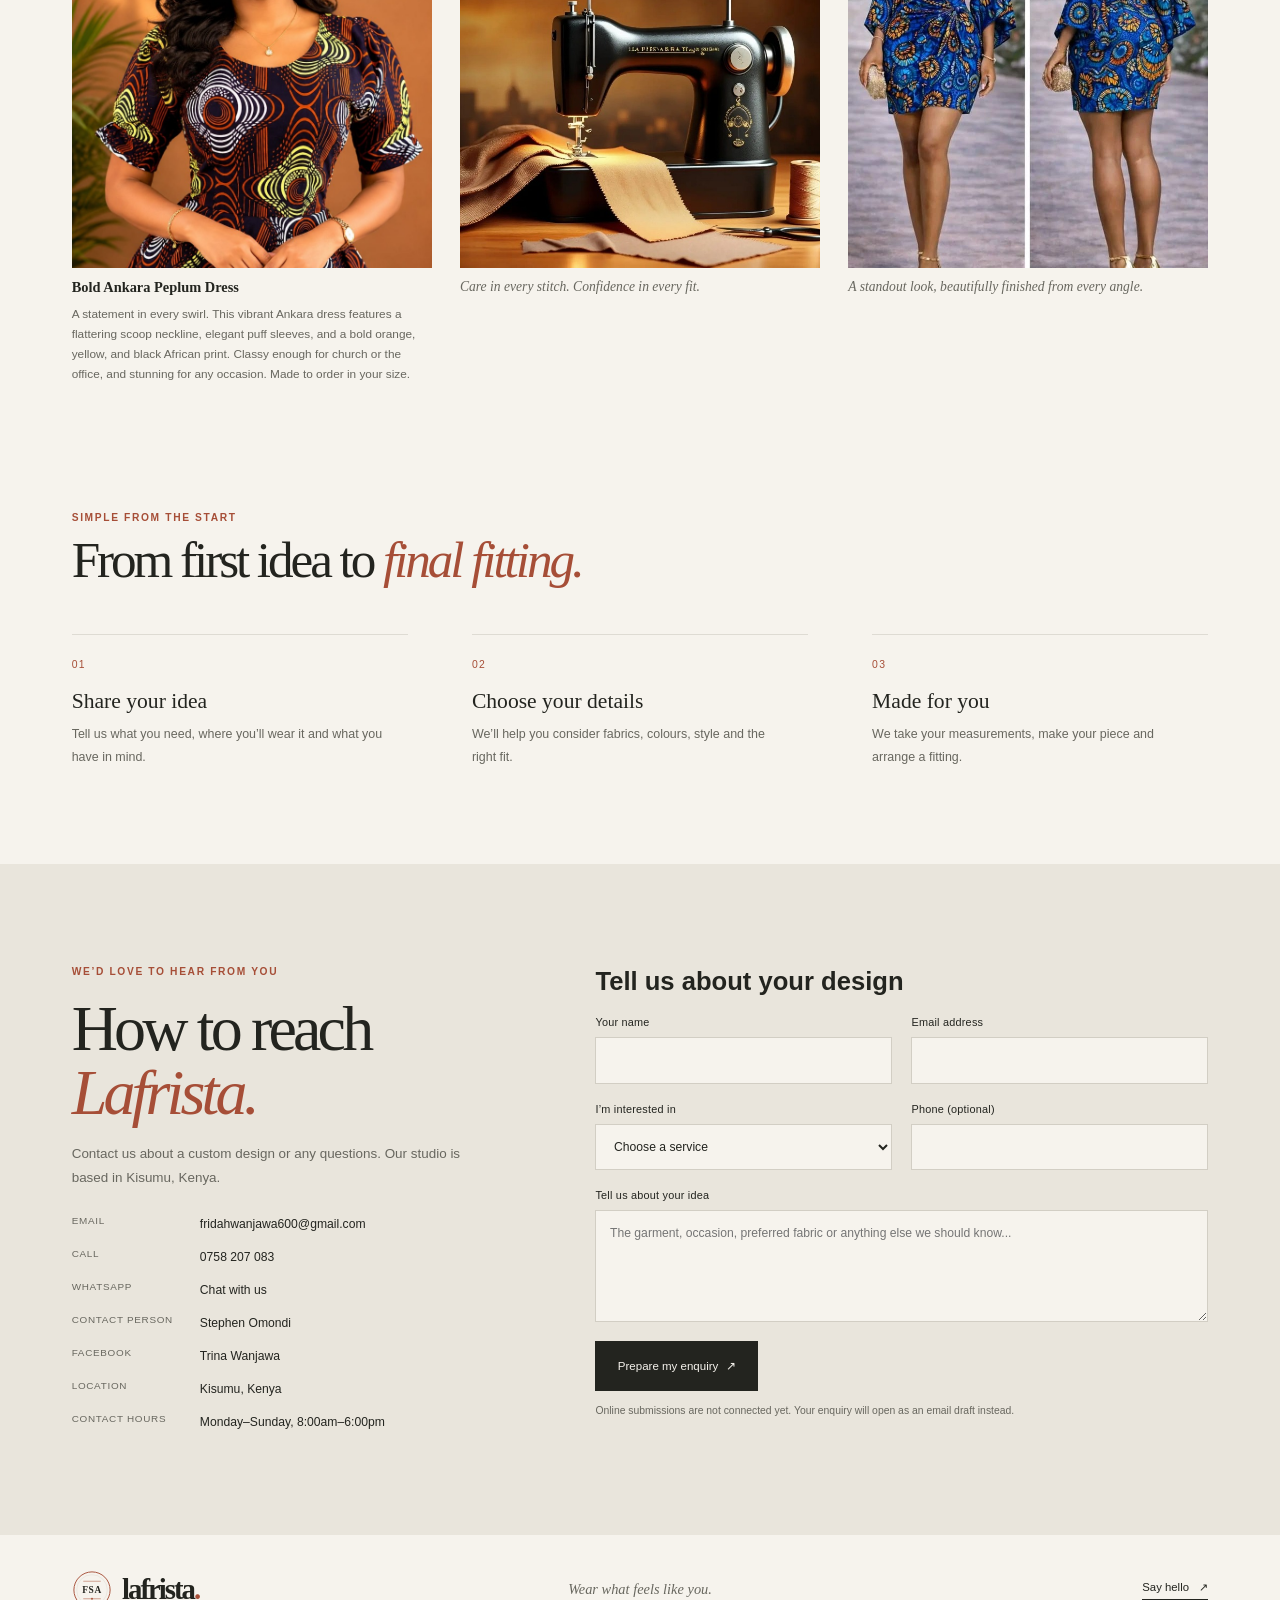
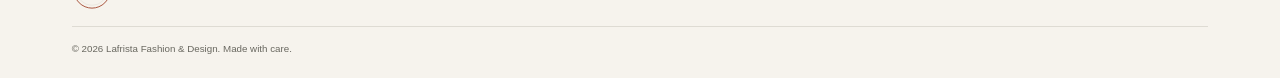
==== commit b3b2bab5: "Remove personal photos from gallery Co-authored-by: Copilot <223556219+Copilot@users.noreply.github." ====
--- a/index.html
+++ b/index.html
@@ -133,14 +133,6 @@
             <img src="images/fridah-graduation.jpg" alt="Fridah smiling in her graduation gown" loading="lazy">
             <figcaption>Celebrating a milestone</figcaption>
           </figure>
-          <figure>
-            <img src="images/fridah-casual.jpg" alt="Fridah out for a walk" loading="lazy">
-            <figcaption>A day out</figcaption>
-          </figure>
-          <figure>
-            <img src="images/fridah-with-friend.jpg" alt="Fridah outdoors with a friend" loading="lazy">
-            <figcaption>A day together</figcaption>
-          </figure>
         </div>
       </section>
 
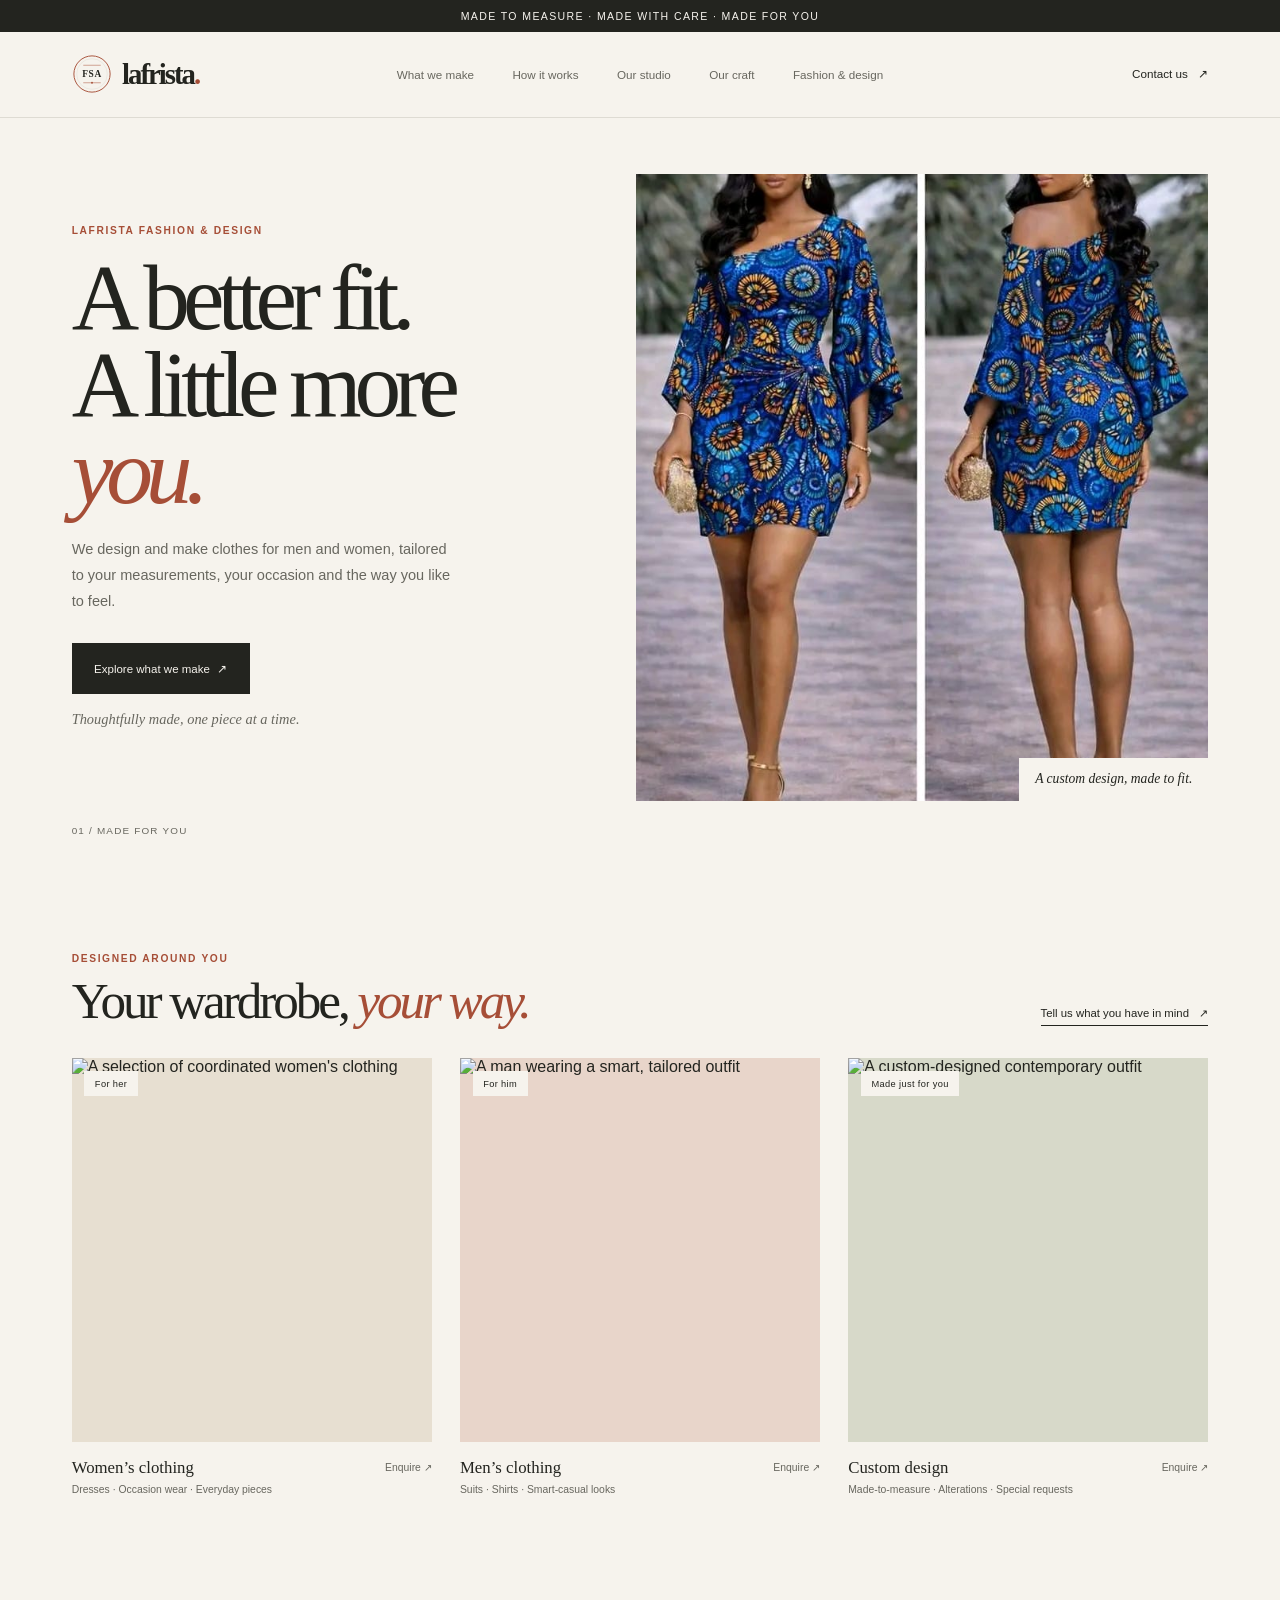
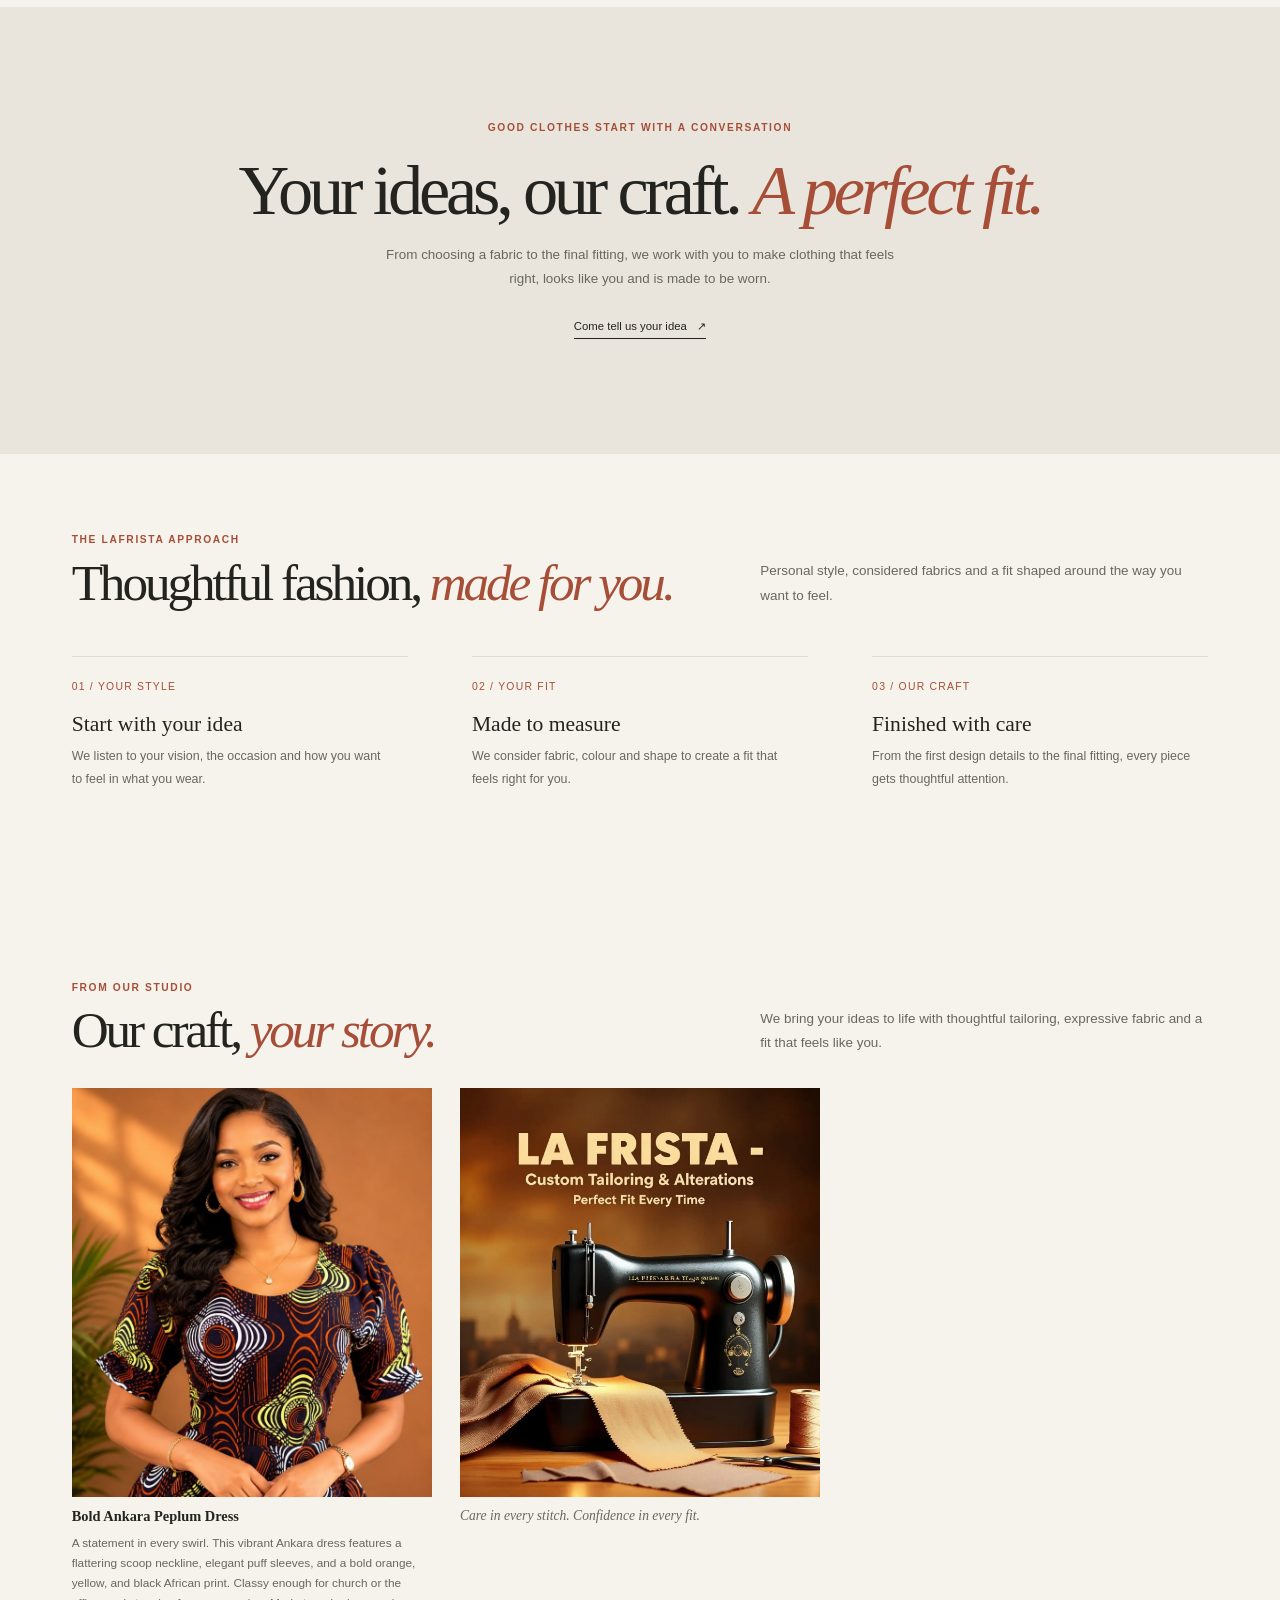
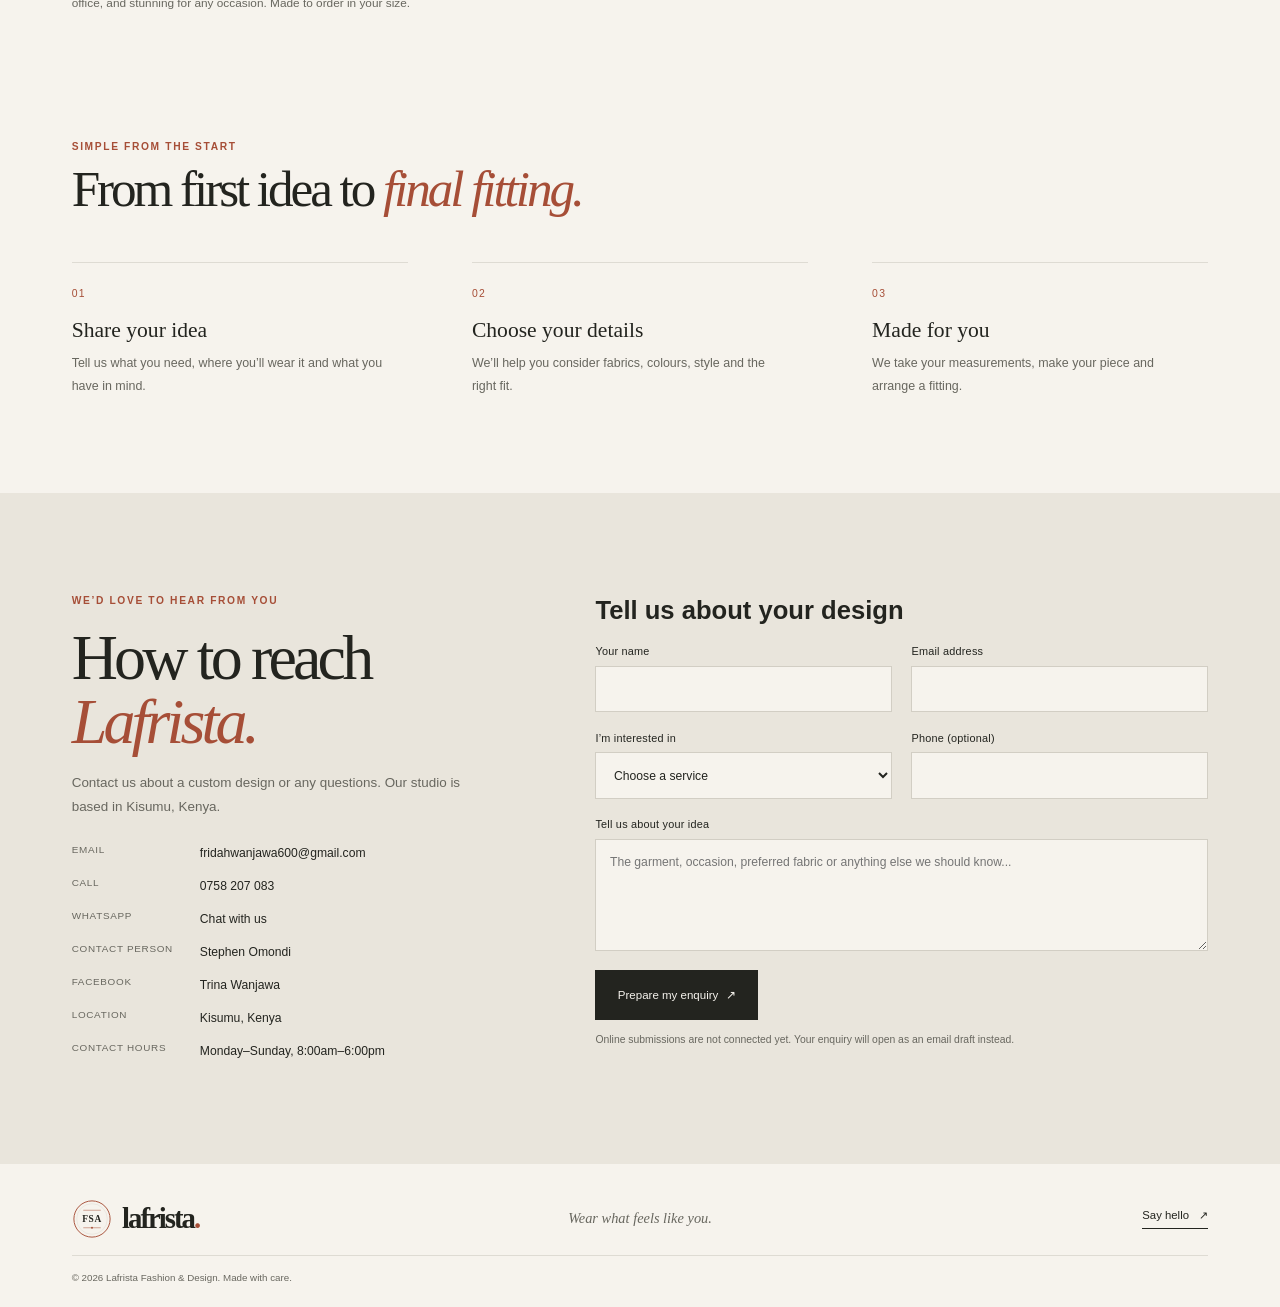
==== commit 138b3cae: "Replace personal photos with design content Co-authored-by: Copilot <223556219+Copilot@users.noreply" ====
--- a/index.html
+++ b/index.html
@@ -25,7 +25,7 @@
           <a href="#process">How it works</a>
           <a href="#about">Our studio</a>
           <a href="#craft">Our craft</a>
-          <a href="#founder">Meet the owner</a>
+          <a href="#design">Fashion &amp; design</a>
         </nav>
         <a class="bag-link" href="#inquiry">Contact us <span aria-hidden="true">↗</span></a>
       </div>
@@ -42,11 +42,11 @@
         </div>
         <div class="hero-image">
           <img
-            src="images/fridah-graduation-portrait.jpg"
-            alt="Fridah Anyango Omondi celebrating her graduation"
+            src="images/lafrista-blue-lookbook.jpg"
+            alt="A blue patterned dress designed by Lafrista"
             fetchpriority="high"
           >
-          <span class="image-caption">A milestone for Fridah</span>
+          <span class="image-caption">A custom design, made to fit.</span>
         </div>
         <span class="hero-index" aria-hidden="true">01 / MADE FOR YOU</span>
       </section>
@@ -113,27 +113,19 @@
         <a class="text-link" href="#inquiry">Come tell us your idea <span aria-hidden="true">↗</span></a>
       </section>
 
-      <section class="founder section-wrap" id="founder" aria-labelledby="founder-title">
-        <div class="founder-heading">
-          <p class="eyebrow">A little about Lafrista</p>
-          <h2 id="founder-title">Meet <em>Fridah.</em></h2>
-          <p class="founder-name">Fridah Anyango Omondi</p>
-          <p class="founder-quote">“I love Lafrista.”</p>
-        </div>
-        <div class="founder-gallery">
-          <figure>
-            <img src="images/fridah-graduation-portrait.jpg" alt="Fridah Anyango Omondi celebrating her graduation" loading="lazy">
-            <figcaption>A proud day to remember</figcaption>
-          </figure>
-          <figure>
-            <img src="images/fridah-outdoors.jpg" alt="Fridah outdoors on a sunny day" loading="lazy">
-            <figcaption>Enjoying the outdoors</figcaption>
-          </figure>
-          <figure>
-            <img src="images/fridah-graduation.jpg" alt="Fridah smiling in her graduation gown" loading="lazy">
-            <figcaption>Celebrating a milestone</figcaption>
-          </figure>
-        </div>
+      <section class="section-wrap" id="design" aria-labelledby="design-title">
+        <div class="section-heading">
+          <div>
+            <p class="eyebrow">The Lafrista approach</p>
+            <h2 id="design-title">Thoughtful fashion, <em>made for you.</em></h2>
+          </div>
+          <p class="studio-gallery-intro">Personal style, considered fabrics and a fit shaped around the way you want to feel.</p>
+        </div>
+        <ol class="process-grid">
+          <li><span class="step-number">01 / YOUR STYLE</span><h3>Start with your idea</h3><p>We listen to your vision, the occasion and how you want to feel in what you wear.</p></li>
+          <li><span class="step-number">02 / YOUR FIT</span><h3>Made to measure</h3><p>We consider fabric, colour and shape to create a fit that feels right for you.</p></li>
+          <li><span class="step-number">03 / OUR CRAFT</span><h3>Finished with care</h3><p>From the first design details to the final fitting, every piece gets thoughtful attention.</p></li>
+        </ol>
       </section>
 
       <section class="studio-showcase section-wrap" id="craft" aria-labelledby="craft-title">
@@ -156,10 +148,6 @@
             <img src="images/lafrista-tailoring-studio.jpg" alt="A sewing machine and fabric ready for custom tailoring" loading="lazy">
             <figcaption>Care in every stitch. Confidence in every fit.</figcaption>
           </figure>
-          <figure>
-            <img src="images/lafrista-blue-lookbook.jpg" alt="A model showing front and back views of a blue patterned dress" loading="lazy">
-            <figcaption>A standout look, beautifully finished from every angle.</figcaption>
-          </figure>
         </div>
       </section>
 
--- a/styles.css
+++ b/styles.css
@@ -396,39 +396,6 @@
   line-height: 1.8;
 }
 
-.founder {
-  padding-top: clamp(4rem, 8vw, 7rem);
-  padding-bottom: clamp(4rem, 8vw, 7rem);
-}
-
-.founder-heading {
-  max-width: 40rem;
-  margin-bottom: 2rem;
-}
-
-.founder-heading .eyebrow {
-  margin-bottom: 0.8rem;
-}
-
-.founder-heading h2 {
-  margin-bottom: 0.6rem;
-  font-size: clamp(3rem, 5vw, 5rem);
-}
-
-.founder-name {
-  margin-bottom: 0.75rem;
-  color: var(--color-muted);
-  font-size: 0.82rem;
-}
-
-.founder-quote {
-  margin-bottom: 0;
-  font-family: var(--font-display);
-  font-size: 1.15rem;
-  font-style: italic;
-}
-
-.founder-gallery,
 .studio-gallery {
   display: grid;
   grid-template-columns: repeat(3, minmax(0, 1fr));
@@ -436,12 +403,10 @@
   gap: clamp(1rem, 2.2vw, 2rem);
 }
 
-.founder-gallery figure,
 .studio-gallery figure {
   margin: 0;
 }
 
-.founder-gallery img,
 .studio-gallery img {
   display: block;
   width: 100%;
@@ -451,11 +416,6 @@
   object-position: center 35%;
 }
 
-.founder-gallery figure:nth-child(2) img {
-  object-position: 28% center;
-}
-
-.founder-gallery figcaption,
 .studio-gallery figcaption {
   padding-top: 0.7rem;
   color: var(--color-muted);
@@ -1107,7 +1067,6 @@
     gap: 2.5rem;
   }
 
-  .founder-gallery img,
   .studio-gallery img {
     height: clamp(15rem, 38vw, 23rem);
   }
@@ -1208,13 +1167,11 @@
     gap: 2rem;
   }
 
-  .founder-gallery,
   .studio-gallery {
     grid-template-columns: 1fr;
     gap: 1.5rem;
   }
 
-  .founder-gallery img,
   .studio-gallery img {
     height: 115vw;
     max-height: 34rem;
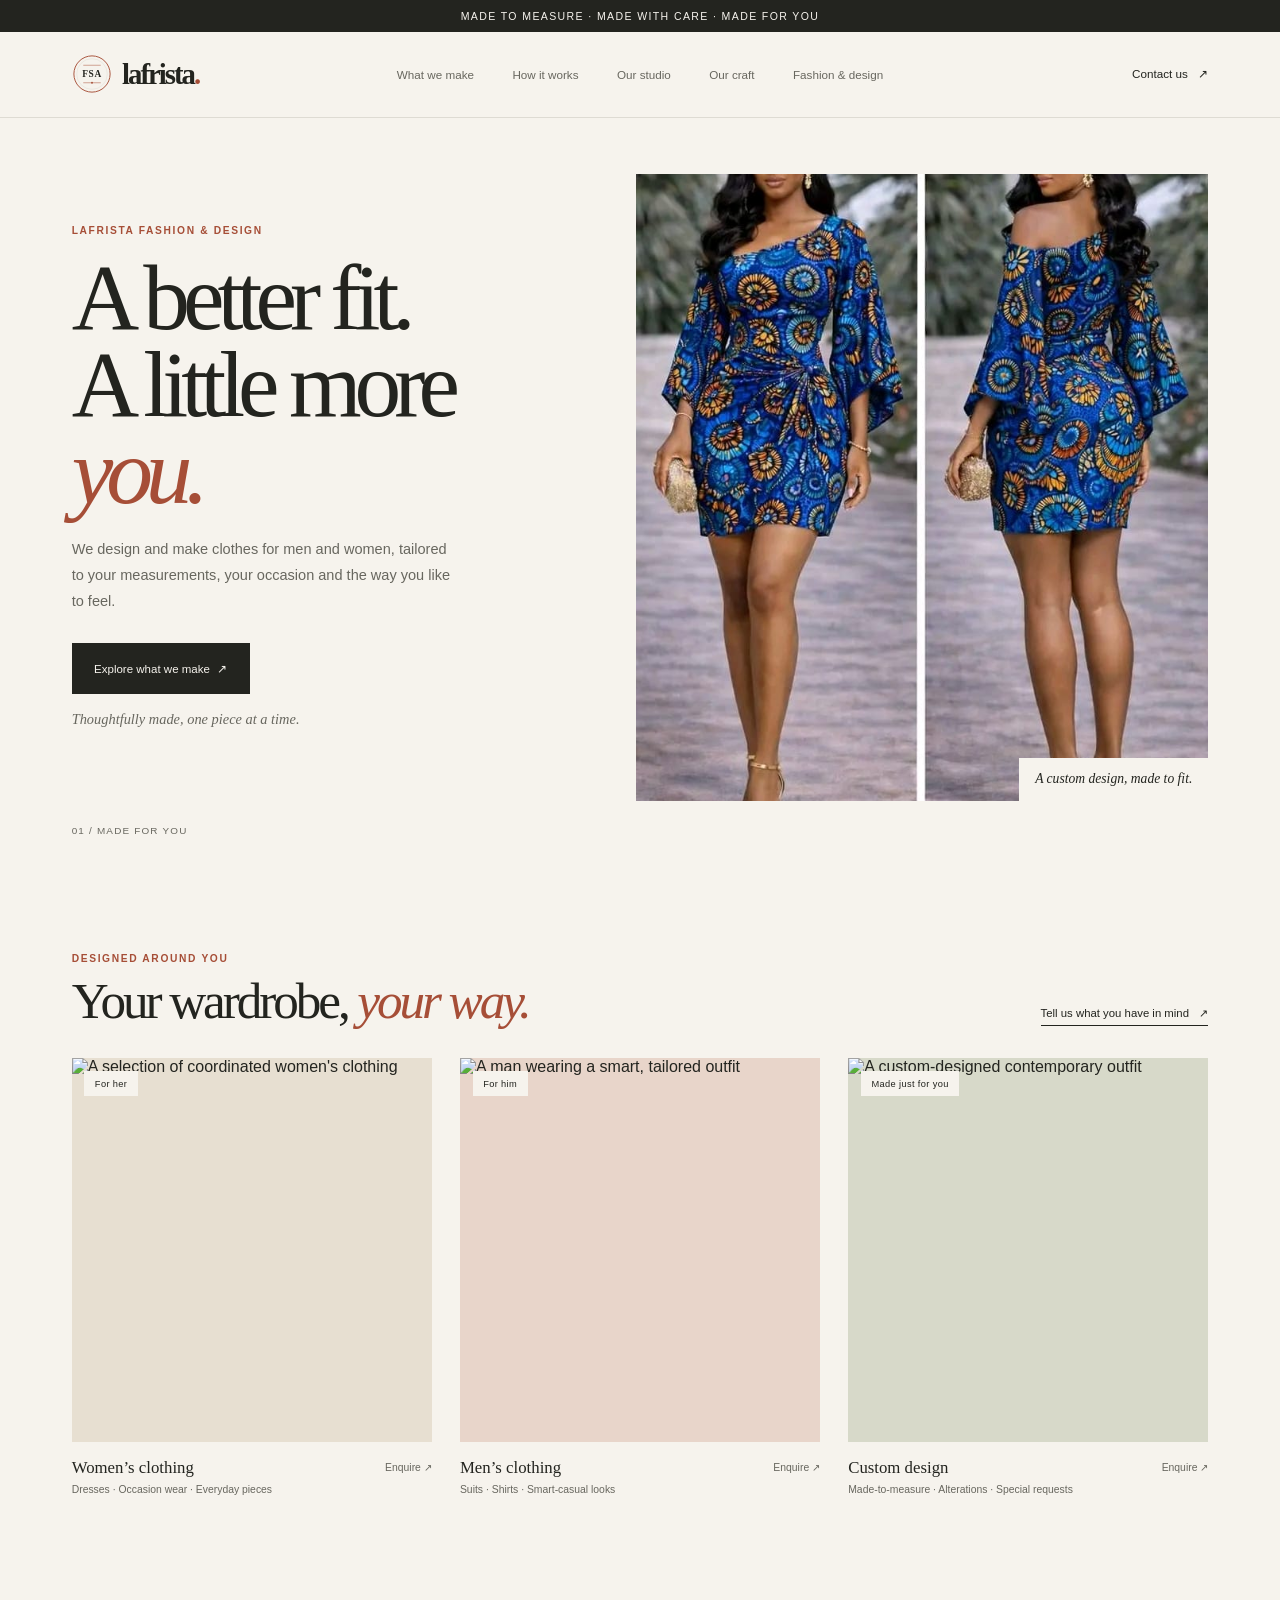
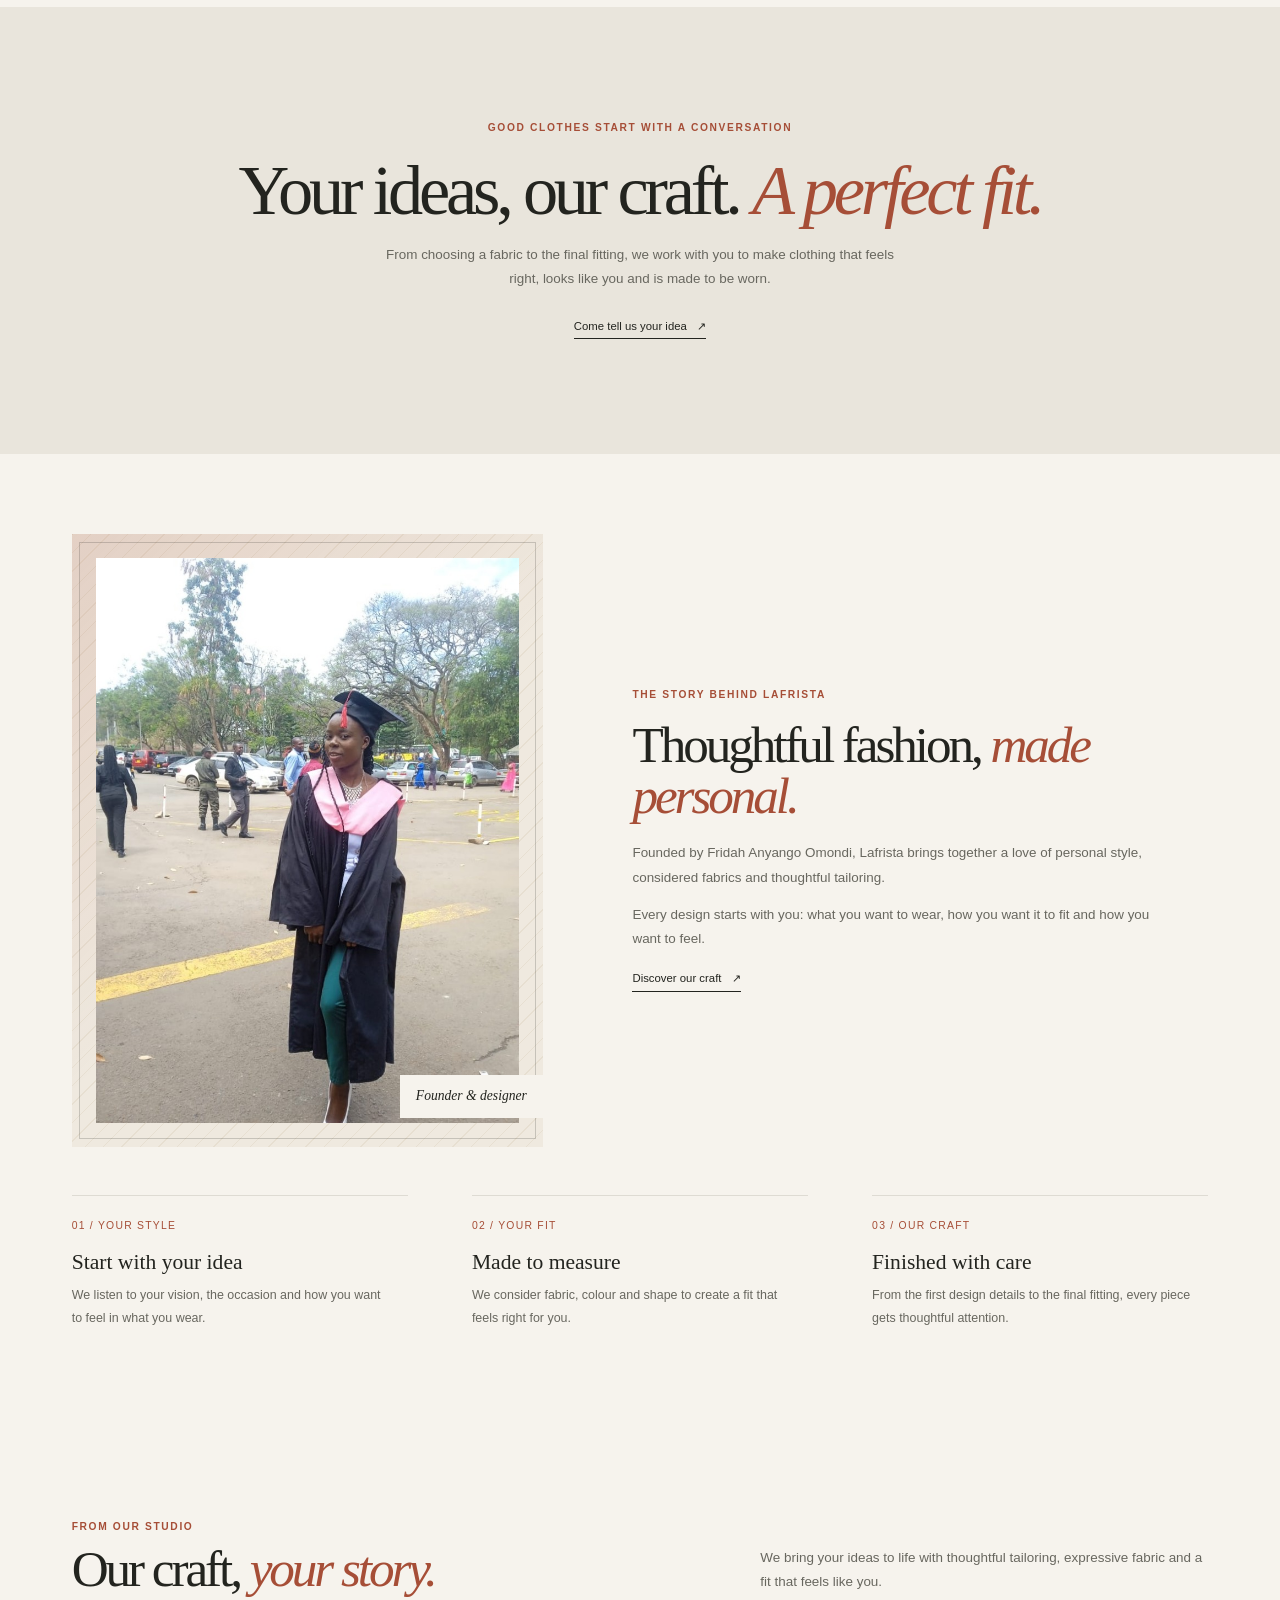
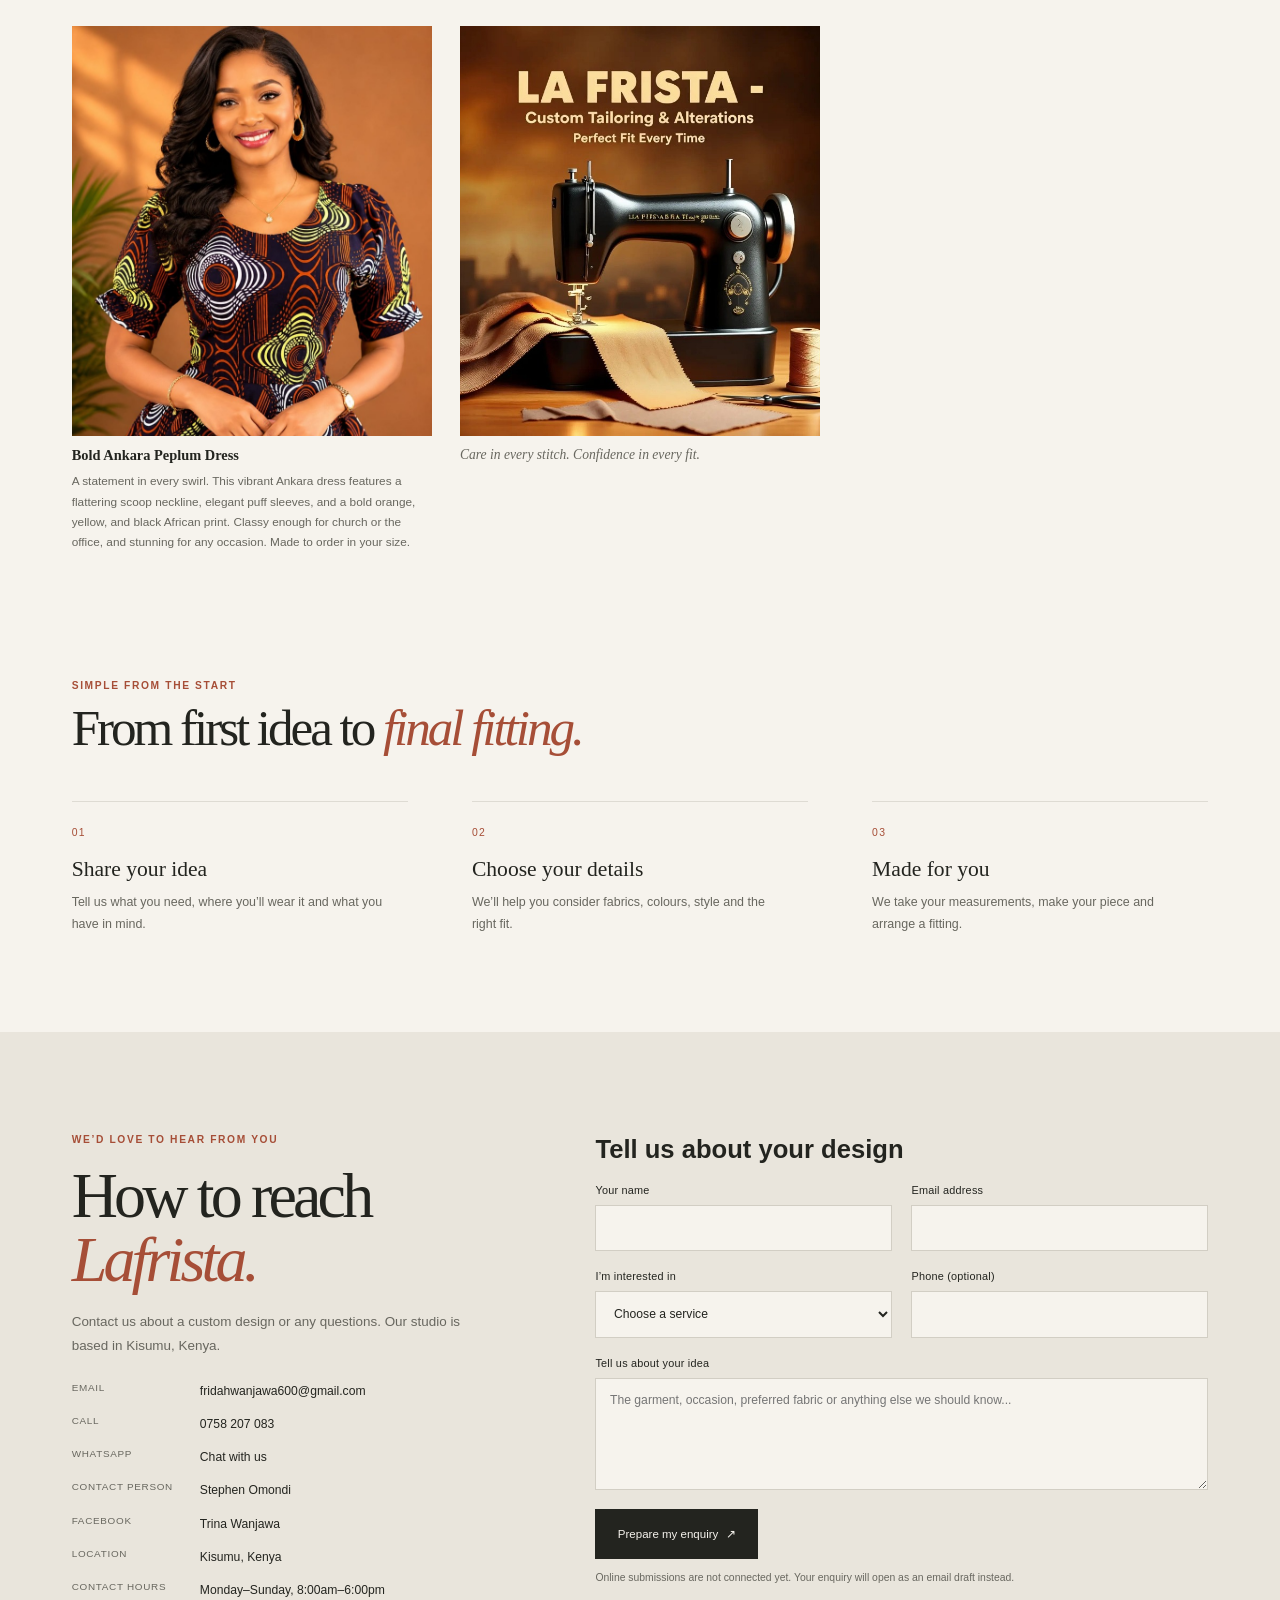
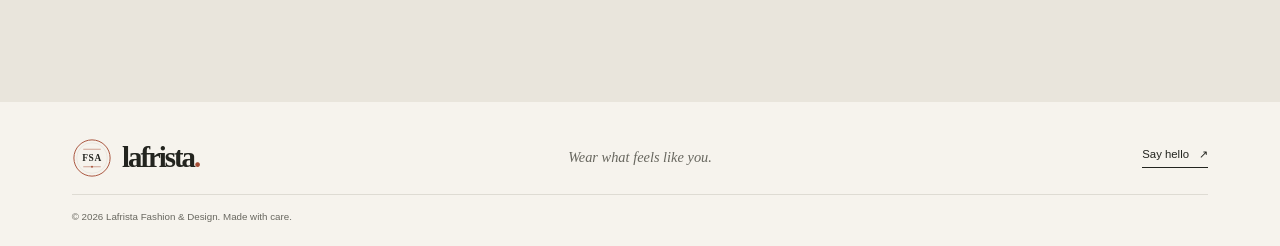
==== commit 6a2f329f: "Feature founder portrait with fashion styling Co-authored-by: Copilot <223556219+Copilot@users.norep" ====
--- a/index.html
+++ b/index.html
@@ -114,14 +114,20 @@
       </section>
 
       <section class="section-wrap" id="design" aria-labelledby="design-title">
-        <div class="section-heading">
-          <div>
-            <p class="eyebrow">The Lafrista approach</p>
-            <h2 id="design-title">Thoughtful fashion, <em>made for you.</em></h2>
-          </div>
-          <p class="studio-gallery-intro">Personal style, considered fabrics and a fit shaped around the way you want to feel.</p>
-        </div>
-        <ol class="process-grid">
+        <div class="designer-feature">
+          <figure class="designer-portrait">
+            <img src="images/fridah-founder.jpg" alt="Fridah Anyango Omondi at her graduation" loading="lazy">
+            <figcaption class="designer-caption">Founder &amp; designer</figcaption>
+          </figure>
+          <div class="designer-copy">
+            <p class="eyebrow">The story behind Lafrista</p>
+            <h2 id="design-title">Thoughtful fashion, <em>made personal.</em></h2>
+            <p>Founded by Fridah Anyango Omondi, Lafrista brings together a love of personal style, considered fabrics and thoughtful tailoring.</p>
+            <p>Every design starts with you: what you want to wear, how you want it to fit and how you want to feel.</p>
+            <a class="text-link" href="#craft">Discover our craft <span aria-hidden="true">↗</span></a>
+          </div>
+        </div>
+        <ol class="process-grid design-principles" aria-label="Our fashion and design principles">
           <li><span class="step-number">01 / YOUR STYLE</span><h3>Start with your idea</h3><p>We listen to your vision, the occasion and how you want to feel in what you wear.</p></li>
           <li><span class="step-number">02 / YOUR FIT</span><h3>Made to measure</h3><p>We consider fabric, colour and shape to create a fit that feels right for you.</p></li>
           <li><span class="step-number">03 / OUR CRAFT</span><h3>Finished with care</h3><p>From the first design details to the final fitting, every piece gets thoughtful attention.</p></li>
--- a/styles.css
+++ b/styles.css
@@ -432,6 +432,76 @@
   line-height: 1.8;
 }
 
+.designer-feature {
+  display: grid;
+  grid-template-columns: minmax(0, 0.9fr) minmax(0, 1.1fr);
+  align-items: center;
+  gap: clamp(2rem, 7vw, 7rem);
+}
+
+.designer-portrait {
+  position: relative;
+  isolation: isolate;
+  width: 100%;
+  max-width: 32rem;
+  margin: 0 auto;
+  padding: clamp(0.9rem, 2.5vw, 1.5rem);
+  background:
+    linear-gradient(135deg, rgba(166, 78, 55, 0.16), transparent 52%),
+    repeating-linear-gradient(135deg, #e7dfd1 0 1px, #efe9df 1px 13px);
+}
+
+.designer-portrait::after {
+  position: absolute;
+  z-index: 1;
+  inset: 0.45rem;
+  border: 1px solid rgba(35, 36, 31, 0.2);
+  content: "";
+  pointer-events: none;
+}
+
+.designer-portrait img {
+  display: block;
+  width: 100%;
+  aspect-ratio: 3 / 4;
+  object-fit: cover;
+  object-position: center 28%;
+}
+
+.designer-caption {
+  position: absolute;
+  z-index: 2;
+  right: 0;
+  bottom: 1.8rem;
+  padding: 0.85rem 1rem;
+  background: var(--color-paper);
+  color: var(--color-ink);
+  font-family: var(--font-display);
+  font-size: 0.85rem;
+  font-style: italic;
+}
+
+.designer-copy h2 {
+  max-width: 38rem;
+  margin-bottom: 1.25rem;
+  font-size: clamp(2.7rem, 4vw, 4.2rem);
+}
+
+.designer-copy > p:not(.eyebrow) {
+  max-width: 34rem;
+  color: var(--color-muted);
+  font-size: 0.84rem;
+  line-height: 1.8;
+}
+
+.designer-copy .text-link {
+  margin-top: 0.4rem;
+}
+
+.design-principles {
+  margin-top: clamp(3rem, 7vw, 6rem);
+}
+
 .studio-gallery .lookbook-caption {
   display: grid;
   gap: 0.45rem;
@@ -1053,6 +1123,15 @@
     height: min(115vw, 38rem);
   }
 
+  .designer-feature {
+    grid-template-columns: 1fr;
+    gap: 2.5rem;
+  }
+
+  .designer-copy {
+    max-width: 40rem;
+  }
+
   .hero-index {
     bottom: 1.8rem;
   }
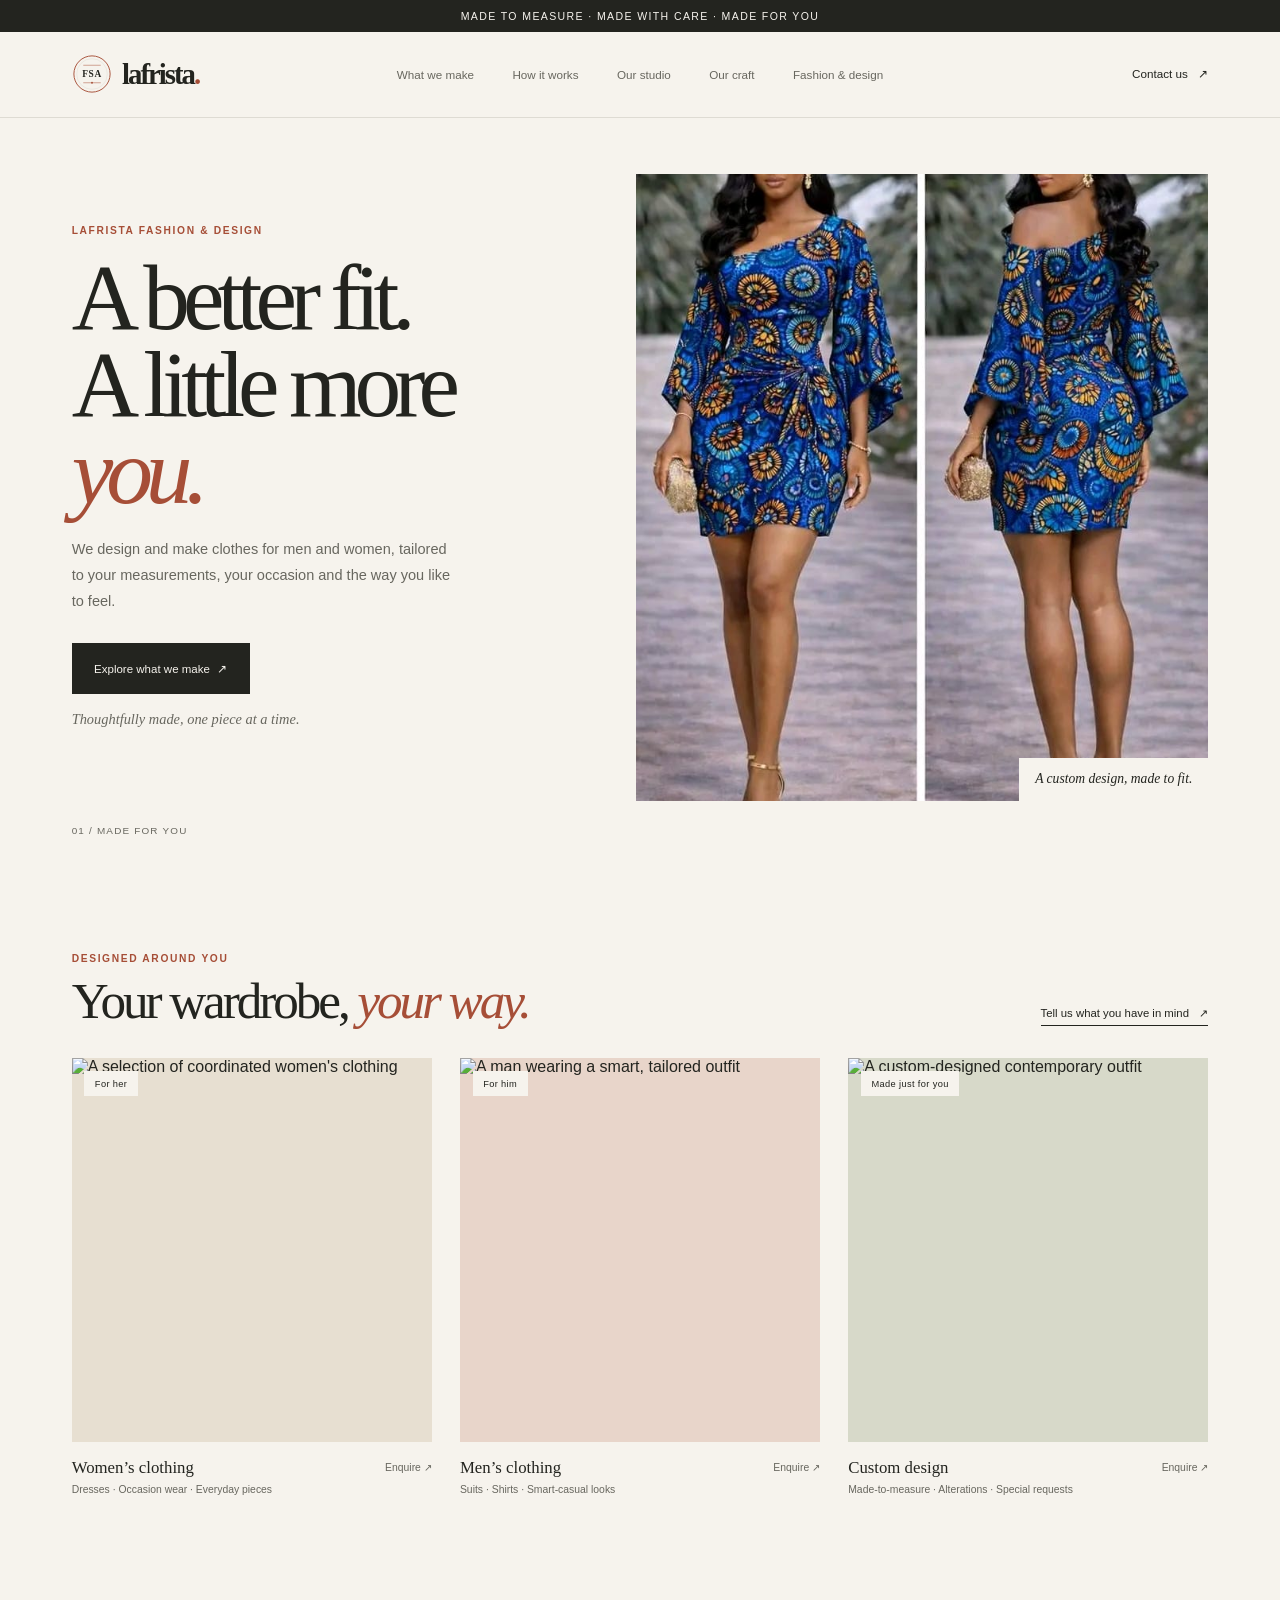
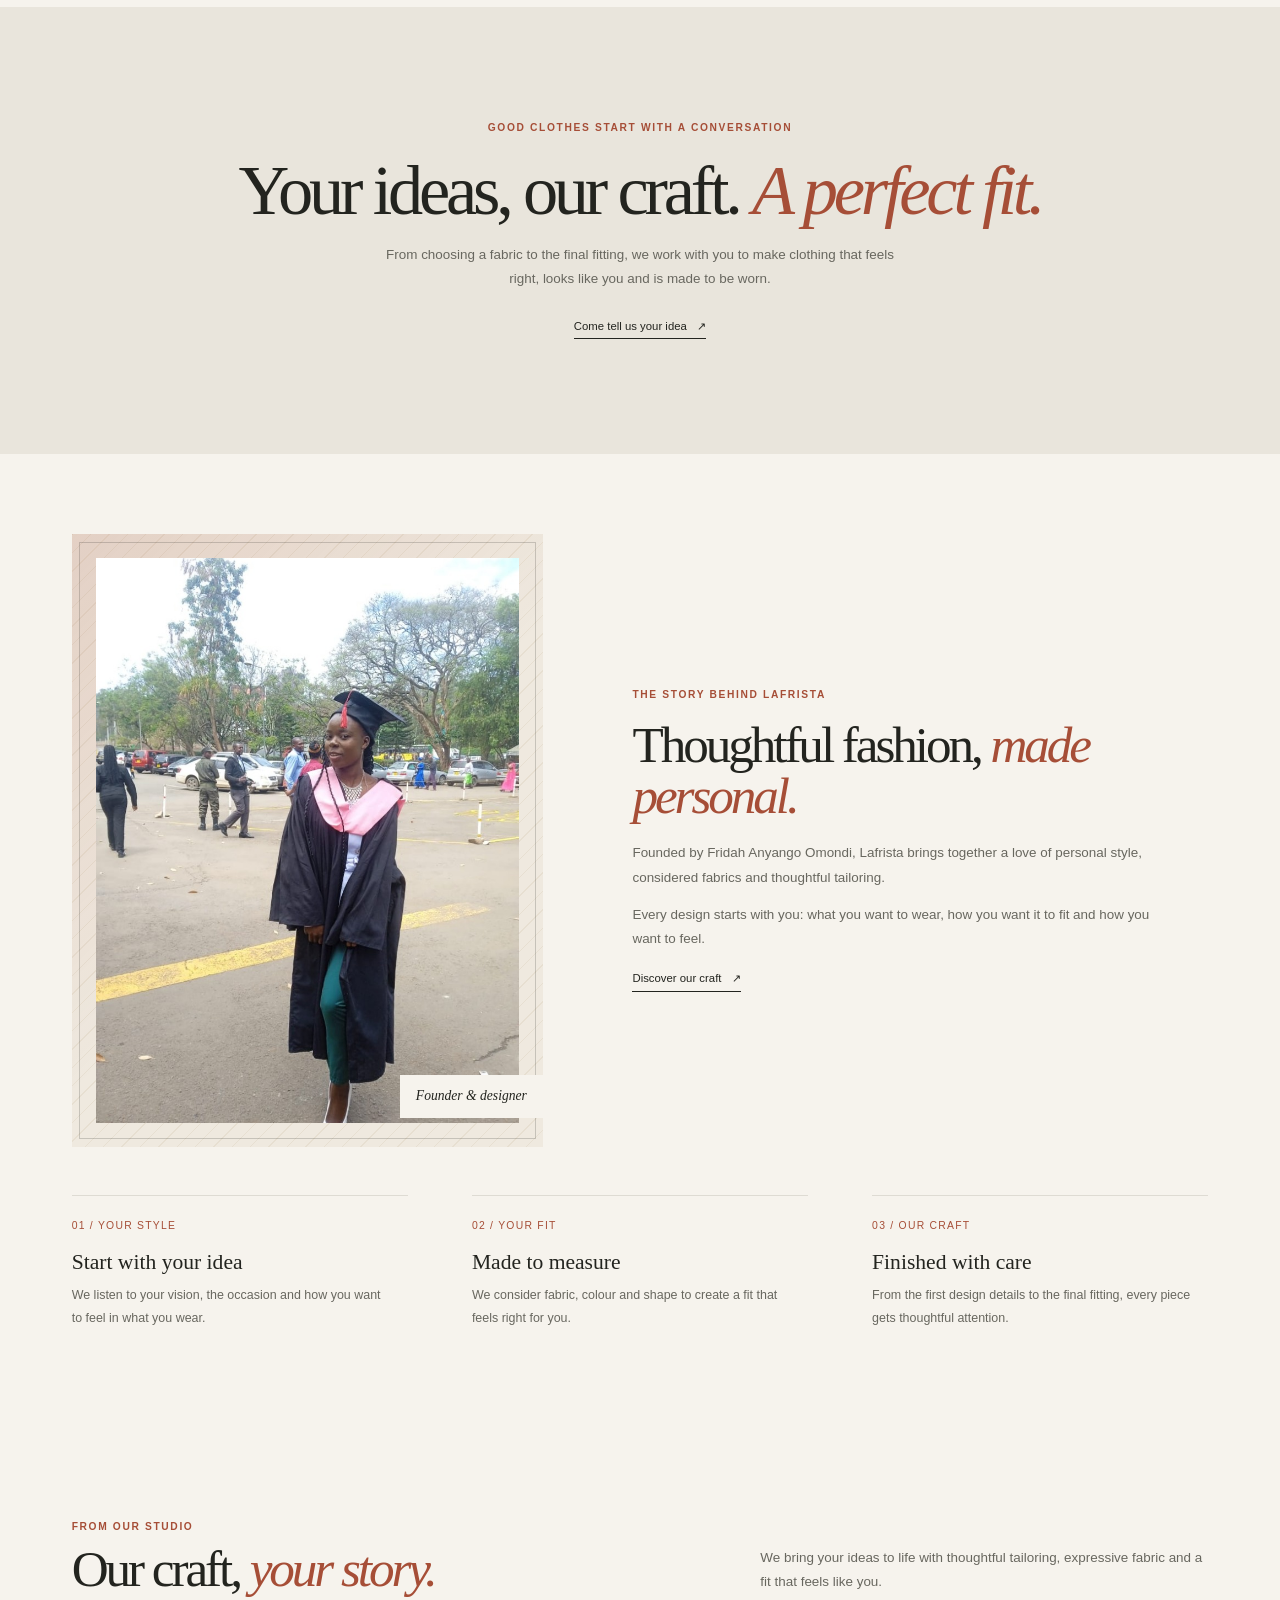
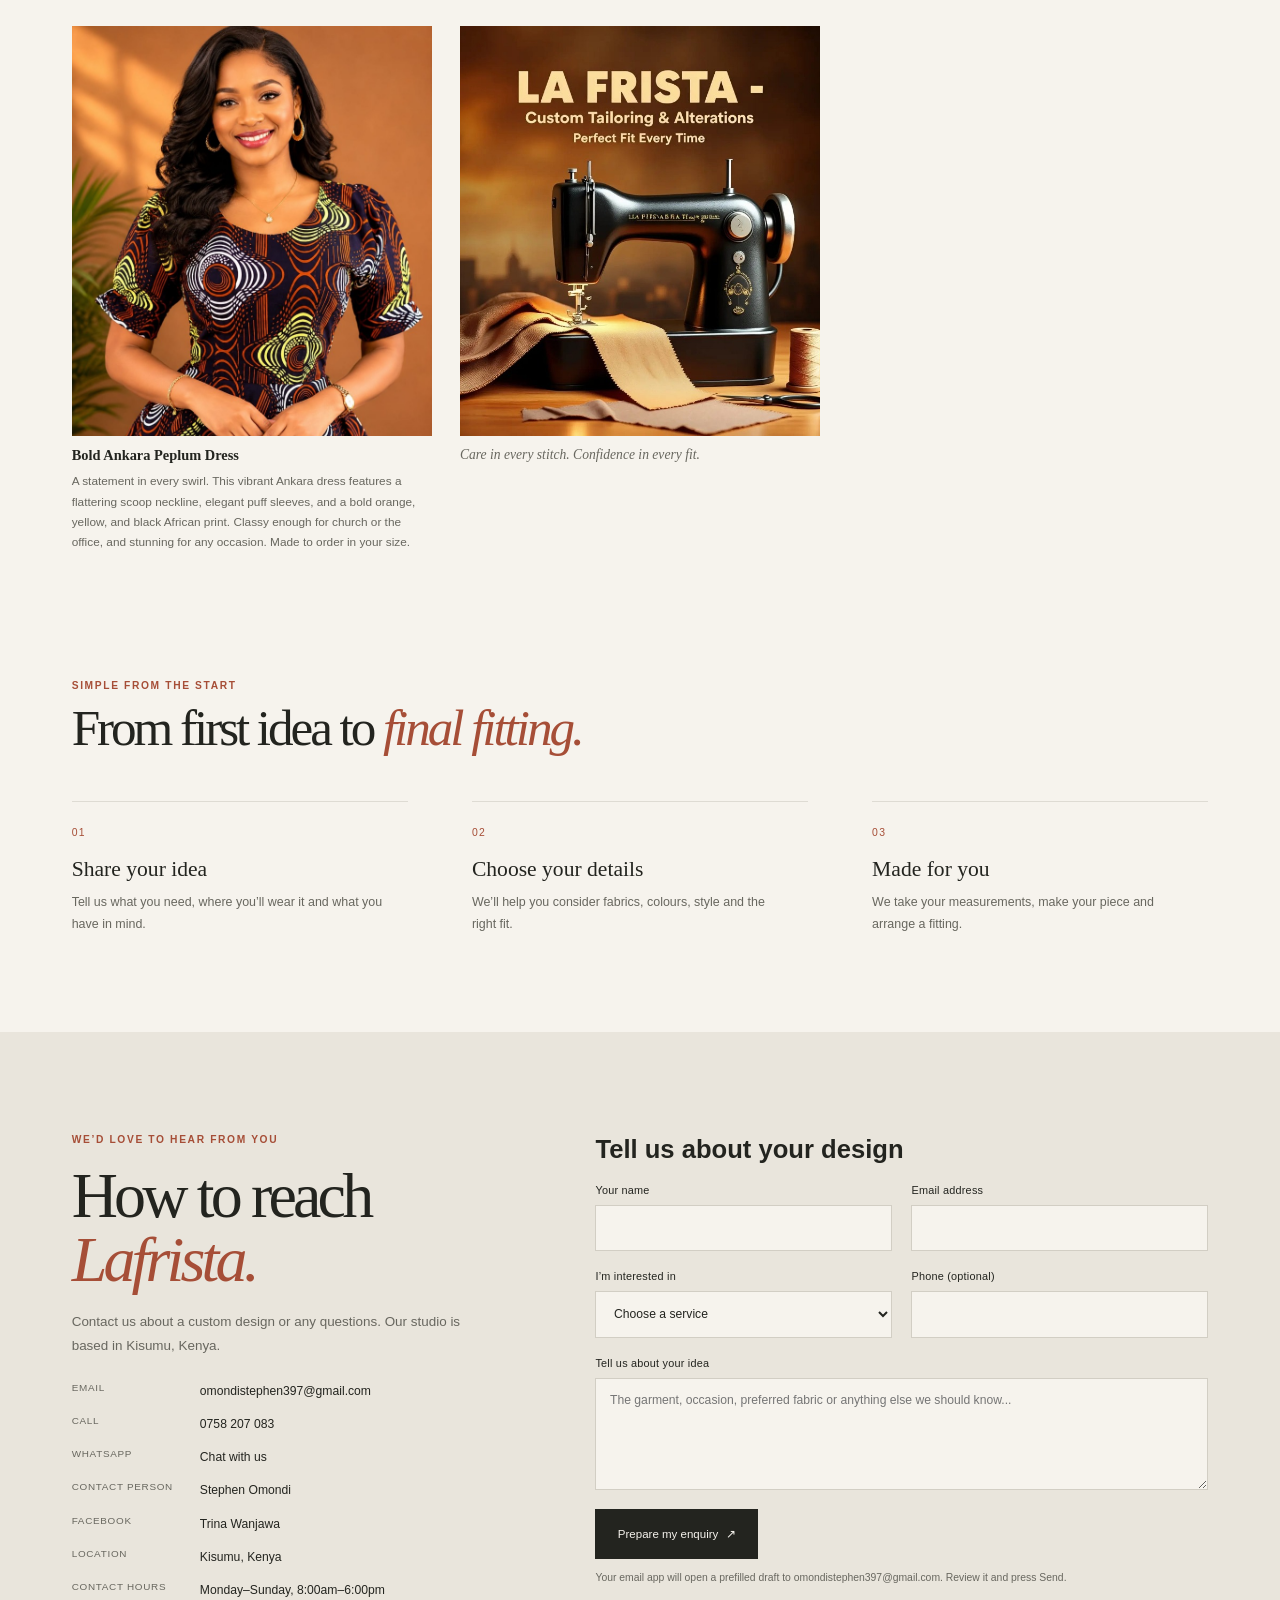
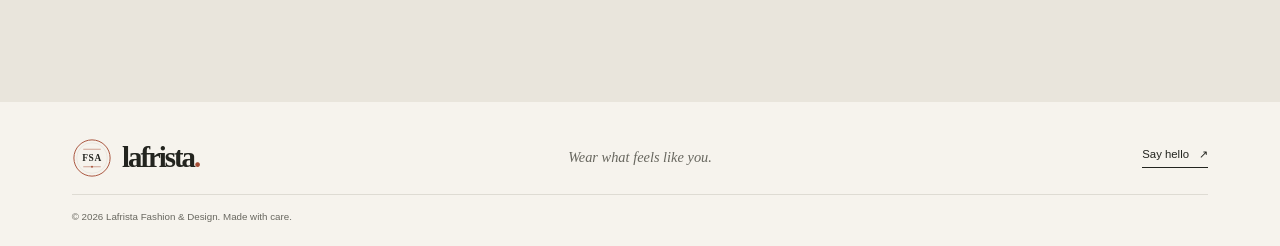
==== commit d18d79bf: "Route public enquiries to Stephen by email Co-authored-by: Copilot <223556219+Copilot@users.noreply." ====
--- a/index.html
+++ b/index.html
@@ -179,7 +179,7 @@
           <dl class="contact-details">
             <div>
               <dt>Email</dt>
-              <dd><a href="mailto:fridahwanjawa600@gmail.com">fridahwanjawa600@gmail.com</a></dd>
+              <dd><a href="mailto:omondistephen397@gmail.com">omondistephen397@gmail.com</a></dd>
             </div>
             <div>
               <dt>Call</dt>
@@ -241,7 +241,7 @@
             <textarea name="details" rows="4" placeholder="The garment, occasion, preferred fabric or anything else we should know..." required></textarea>
           </label>
           <button class="button button-dark" type="submit">Prepare my enquiry <span aria-hidden="true">↗</span></button>
-          <p class="form-note" id="form-note" aria-live="polite">The Lafrista studio will receive your enquiry when online submissions are connected.</p>
+          <p class="form-note" id="form-note" aria-live="polite">Your email app will open a prefilled draft to omondistephen397@gmail.com. Review it and press Send.</p>
         </form>
       </section>
     </main>
@@ -252,7 +252,7 @@
         <span class="wordmark-label">lafrista<span>.</span></span>
       </a>
       <p>Wear what feels like you.</p>
-      <a class="text-link" href="mailto:fridahwanjawa600@gmail.com">Say hello <span aria-hidden="true">↗</span></a>
+      <a class="text-link" href="mailto:omondistephen397@gmail.com">Say hello <span aria-hidden="true">↗</span></a>
       <small>© 2026 Lafrista Fashion &amp; Design. Made with care.</small>
     </footer>
 
